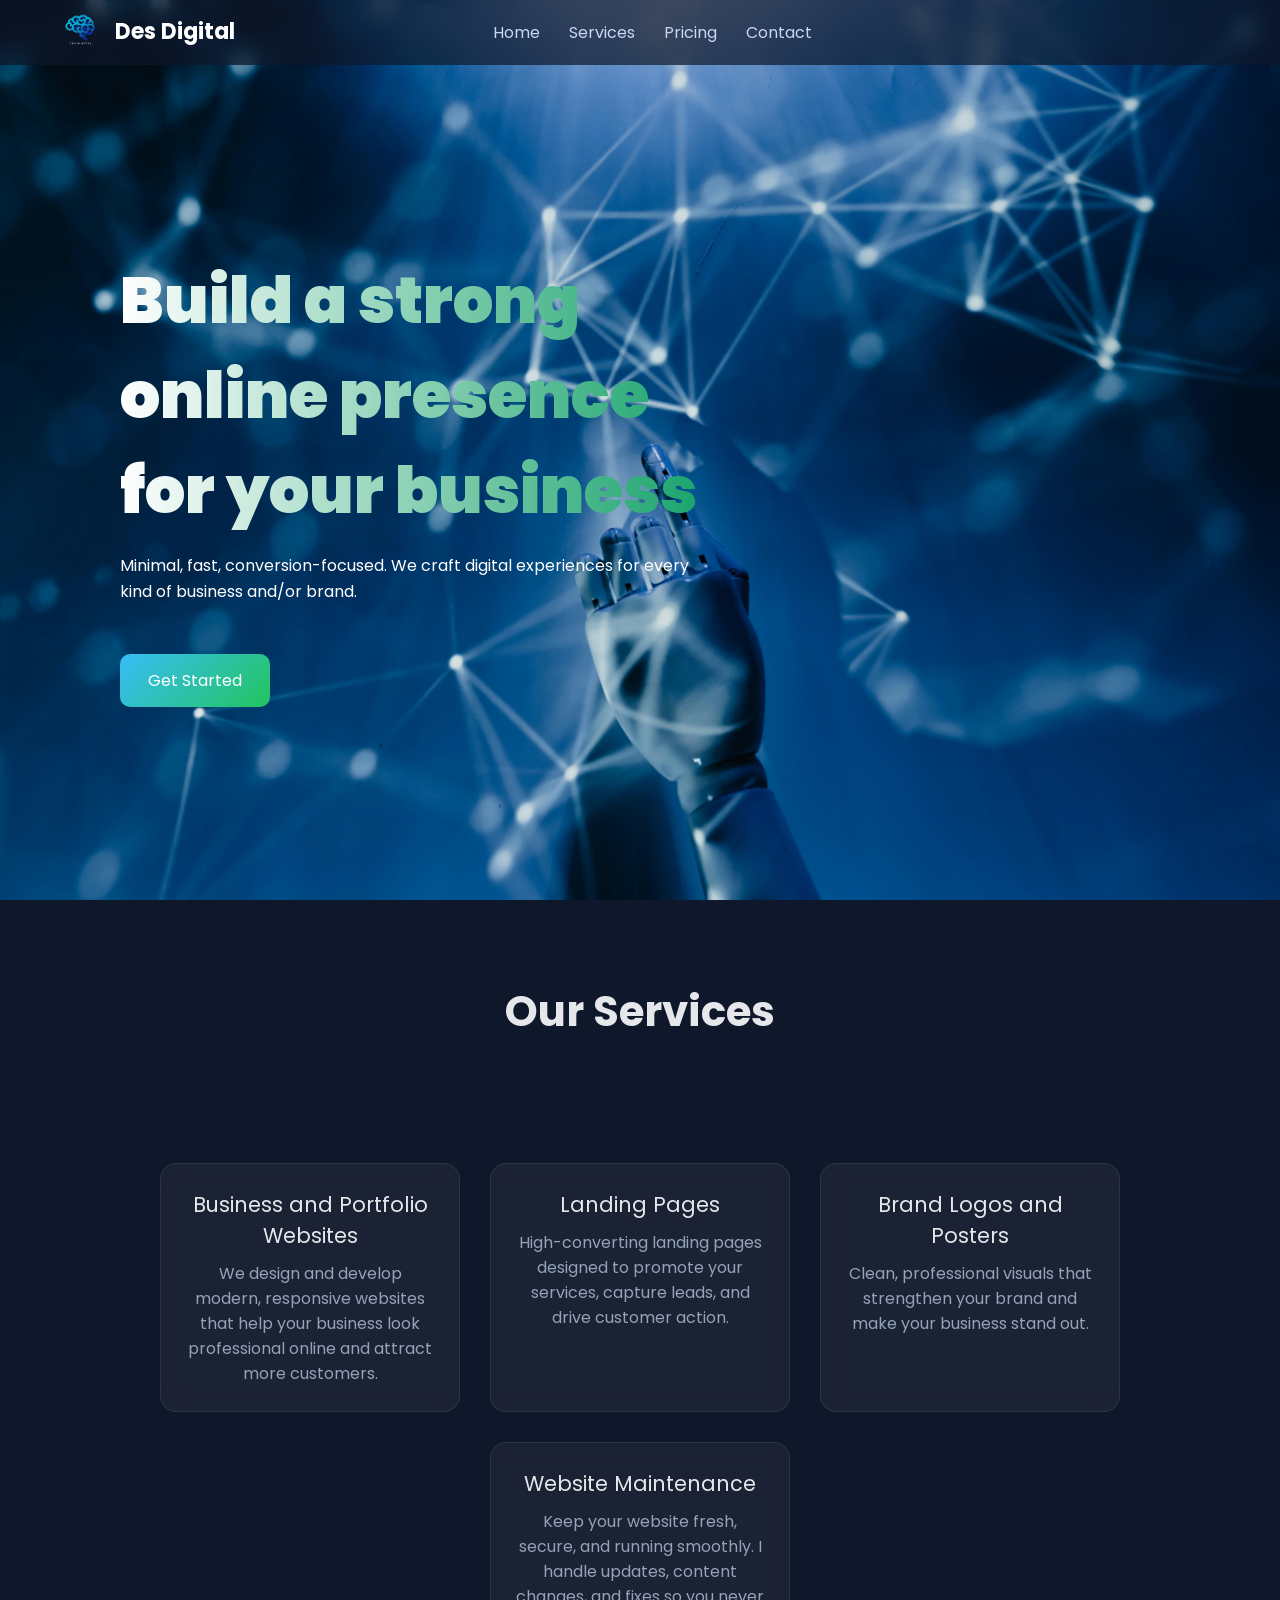
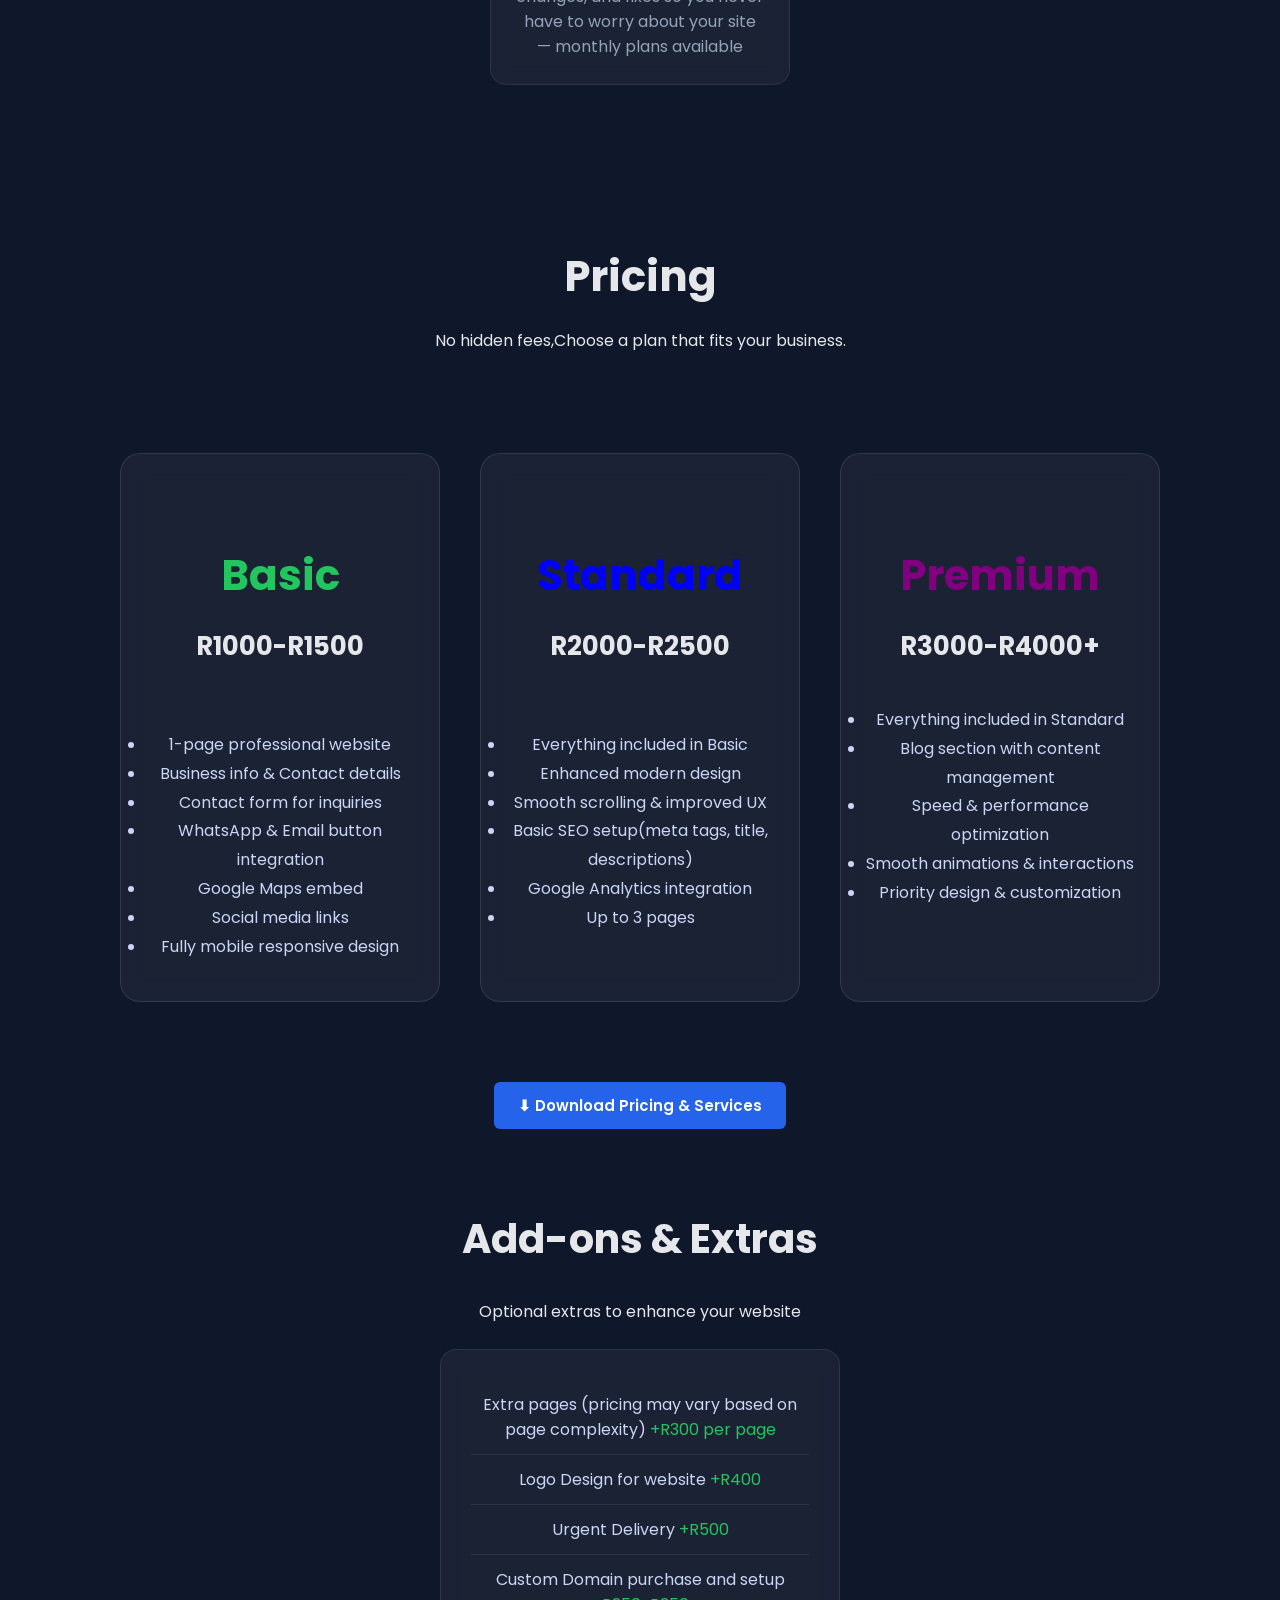
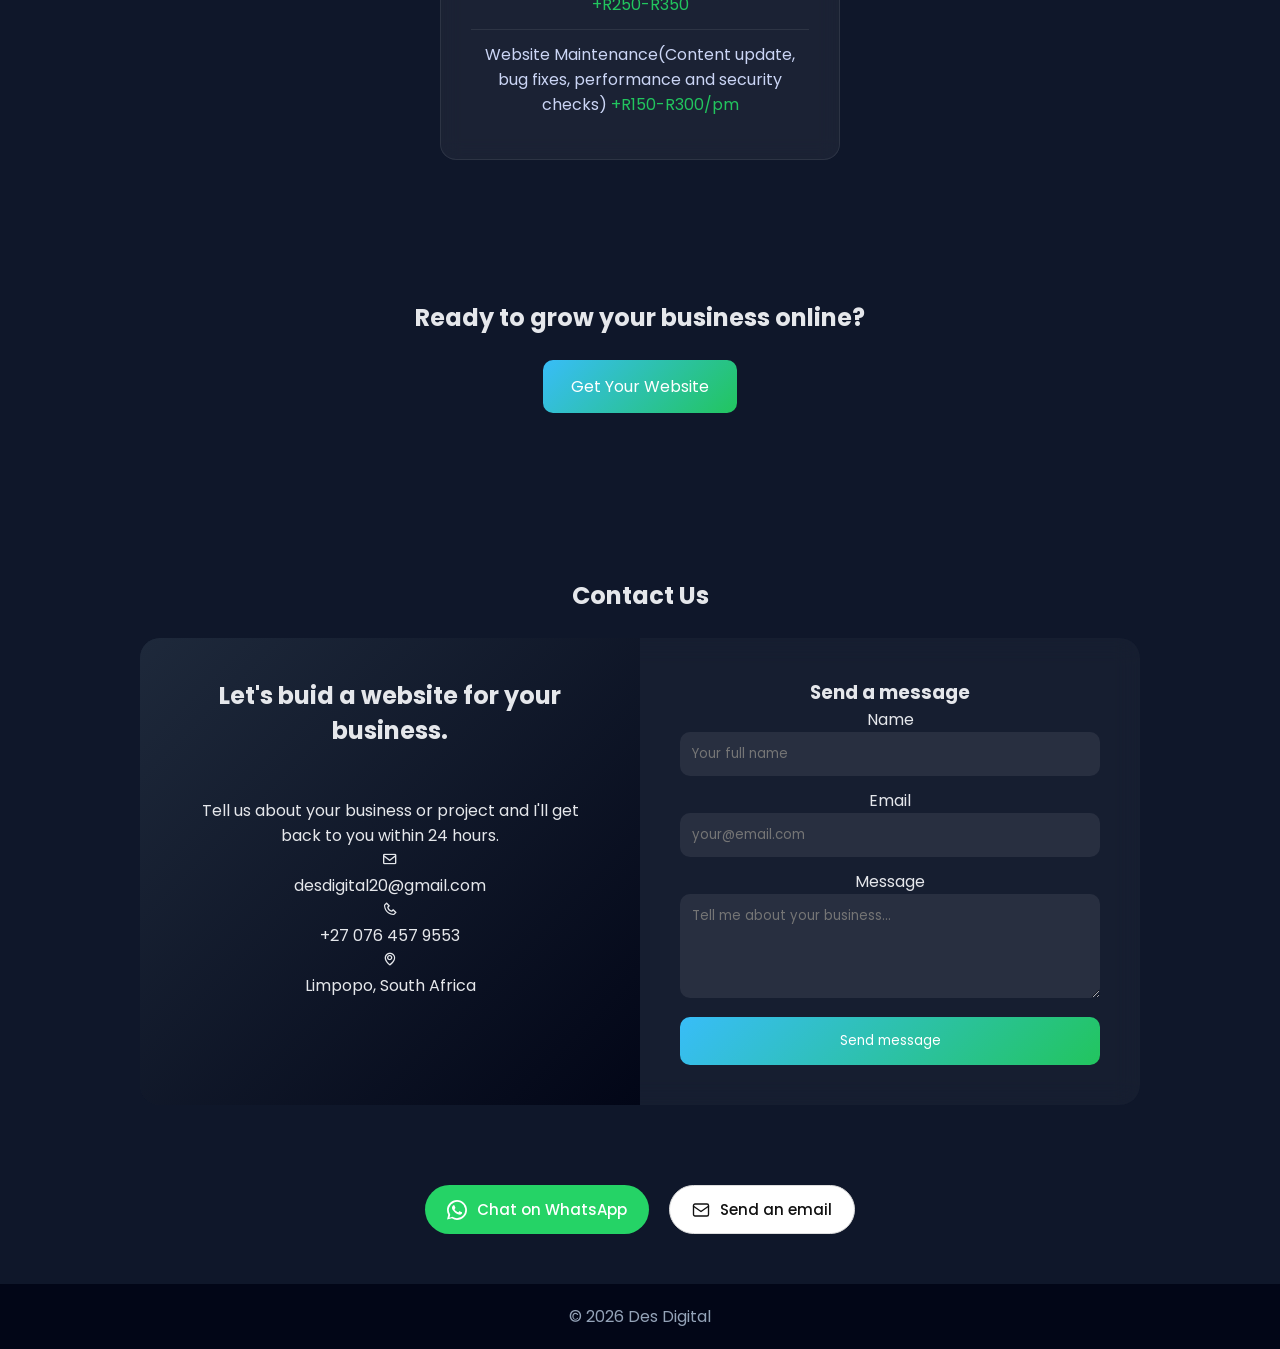
==== index.html @ effa1e48 "added google tag for analytics" ====
<!DOCTYPE html>
<html lang="en">
<head>
  <meta charset="UTF-8">
  <meta name="viewport" content="width=device-width, initial-scale=1.0">
  <meta name="description" content="Affordable web design for all kinds of businesses. Websites from R1000. Fast, modern and mobile-friendly.">
  <title>Des Digital | Affordable Web Design</title>
  <link href="https://fonts.googleapis.com/css2?family=Poppins:wght@300;500;700&display=swap" rel="stylesheet">
  <link rel="stylesheet" href="styles.css">
  <link href='https://unpkg.com/boxicons@2.1.4/css/boxicons.min.css' rel='stylesheet'>
  <link rel="icon" type="image/png" href="logo.png">

<!-- Google tag (gtag.js) -->
<script async src="https://www.googletagmanager.com/gtag/js?id=G-DVZK06VC3W"></script>
<script>
  window.dataLayer = window.dataLayer || [];
  function gtag(){dataLayer.push(arguments);}
  gtag('js', new Date());

  gtag('config', 'G-DVZK06VC3W');
</script>
  
</head>
<body>

<header>
  <div class="logo">
  <img src="logo.png" alt="Des Digital logo" style="width: 60px; height: 60px; vertical-align: middle; margin-right: 0px;">
  Des Digital
</div>
  <nav>
    <a href="#">Home</a>
    <a href="#services">Services</a>
    <a href="#pricing">Pricing</a>
    <a href="#contact">Contact</a>
  </nav>
</header>

<section class="hero">
  <div class="content">
    <h1>Build a strong online presence for your business</h1>
    <p>Minimal, fast, conversion-focused. We craft digital experiences for every kind of business and/or brand.</p>
    <br>
    <a href="#contact" class="btn">Get Started</a>
  </div>
</section>

<section id="services" class="services">
  <h2>Our Services</h2>
  <br><br><br><br>
  <div class="service-container">
    <div class="card">
      <p class="card-title">Business and Portfolio Websites</p>
      <p class="small-desc">We design and develop modern, responsive websites that help your business look professional online and attract more customers.</p>
      <div class="go-corner"><div class="go-arrow"></div></div>
    </div>
    <div class="card">
      <p class="card-title">Landing Pages</p>
      <p class="small-desc">High-converting landing pages designed to promote your services, capture leads, and drive customer action.</p>
      <div class="go-corner"><div class="go-arrow"></div></div>
    </div>
    <div class="card">
      <p class="card-title">Brand Logos and Posters</p>
      <p class="small-desc">Clean, professional visuals that strengthen your brand and make your business stand out.</p>
      <div class="go-corner"><div class="go-arrow"></div></div>
    </div>
    <div class="card">
      <p class="card-title">Website Maintenance</p>
      <p class="small-desc">Keep your website fresh, secure, and running smoothly. I handle updates, content changes, and fixes so you never have to worry about your site — monthly plans available</p>
      <div class="go-corner"><div class="go-arrow"></div></div>
    </div>
  </div>
</section>

<!-- <section id="projects" class="projects">
  <h2>Projects</h2>
  <br><br><br>
  <p>Here are some of the projects I have worked on</p>
  <br><br><br>

  <div class="projects-container">

    <div class="project-card">
      <div class="project-image"></div>
      <div class="category">Web Design</div>
      <div class="project-info">
        <h3 class="heading">Guesthouse Website Concept</h3>
        <p class="description">A clean, modern website concept for a Guesthouse.</p>
        <div class="project-links">
          <a href="#" target="_blank">Live Demo</a>
          <a href="#" target="_blank">GitHub</a>
        </div>
      </div>
    </div>

    <div class="project-card">
      <div class="project-image"></div>
      <div class="category">Web Design</div>
      <div class="project-info">
        <h3 class="heading">Food Business Landing Page</h3>
        <p class="description">A high-converting landing page for a local food business.</p>
        <div class="project-links">
          <a href="#" target="_blank">Live Demo</a>
          <a href="#" target="_blank">GitHub</a>
        </div>
      </div>
    </div>

    <div class="project-card">
      <div class="project-image"></div>
      <div class="category">Web Design</div>
      <div class="project-info">
        <h3 class="heading">Des Digital</h3>
        <p class="description">My own web design business website, fully deployed.</p>
        <div class="project-links">
          <a href="#" target="_blank">Live Demo</a>
          <a href="#" target="_blank">GitHub</a>
        </div>
      </div>
    </div>

    <div class="project-card">
      <div class="project-image"></div>
      <div class="category">Web Design</div>
      <div class="project-info">
        <h3 class="heading">Project Four</h3>
        <p class="description">Short description of the project goes here.</p>
        <div class="project-links">
          <a href="#" target="_blank">Live Demo</a>
          <a href="#" target="_blank">GitHub</a>
        </div>
      </div>
    </div>

  </div>
</section> -->

<section id="pricing" class="pricing">
  <h2>Pricing</h2>
  <p>No hidden fees,Choose a plan that fits your business.</p>
  <br><br><br><br>
  <div class="container">
    <div class="card_box1" id="basic">
      <span></span><br><br>
      <h2>Basic</h2>
      <h3>R1000-R1500</h3><br><br>
      <ul>
        <li>1-page professional website</li>
        <li>Business info & Contact details</li>
        <li>Contact form for inquiries</li>
        <li>WhatsApp & Email button integration</li>
        <li>Google Maps embed</li>
        <li>Social media links</li>
        <li>Fully mobile responsive design</li>
      </ul>
    </div>
    <div class="card_box2" id="standard">
      <span></span><br><br>
      <h2>Standard</h2>
      <h3>R2000-R2500</h3><br><br>
      <ul>
        <li>Everything included in Basic</li>
        <li>Enhanced modern design</li>
        <li>Smooth scrolling & improved UX</li>
        <li>Basic SEO setup(meta tags, title, descriptions)</li>
        <li>Google Analytics integration</li>
        <li>Up to 3 pages</li>
      </ul>
    </div>
    <div class="card_box3" id="premium">
      <span></span><br><br>
      <h2>Premium</h2>
      <h3>R3000-R4000+</h3><br>
      <ul>
        <li>Everything included in Standard</li>
        <li>Blog section with content management</li>
        <li>Speed & performance optimization</li>
        <li>Smooth animations & interactions</li>
        <li>Priority design & customization</li>
      </ul>
    </div>
  </div>
</section>

<div class="pdf-btn">
  <a href="/desdigital-pricing.pdf" download="DesDigital Pricing & Services">
  <button class="download-btn">⬇ Download Pricing & Services</button>
</a>
</div>

<section id="add-on" class="add-ons">
  <h1>Add-ons & Extras</h1>
  <p><p>Optional extras to enhance your website</p></p>
  <br>
  <div class="addOns">
    <ul>
  
      <li>Extra pages (pricing may vary based on page complexity)
        <span>+R300 per page</span>
      </li>
      <li>Logo Design for website 
        <span>+R400</span></li>
      <li>Urgent Delivery 
        <span>+R500</span></li>
      <li>Custom Domain purchase and setup
        <span>+R250-R350</span></li>
      <li>Website Maintenance(Content update, bug fixes, performance and security checks)
        <span>+R150-R300/pm</span></li>
    </ul>
  </div>
</section>

<section style="text-align:center; padding:60px 20px;">
  <h2>Ready to grow your business online?</h2>
  <a href="#contact" class="btn">Get Your Website</a>
</section>

<section id="contact" class="contact-wrap">
  <br>
  <h1>Contact Us</h1><br>
  <div class="contact-inner">
    <div class="contact-left">
      <div>
        <h2>Let's buid a website for your business.</h2><br><br>
        <p>Tell us about your business or project and I'll get back to you within 24 hours.</p>
      </div>
      <div>
        <div class="contact-detail">
          <div class="contact-icon"><i class='bx bx-envelope'></i></div>
          <span>desdigital20@gmail.com</span>
        </div>
        <div class="contact-detail">
          <div class="contact-icon"><i class='bx bx-phone'></i></div>
          <span>+27 076 457 9553</span>
        </div>
        <div class="contact-detail">
          <div class="contact-icon"><i class='bx bx-map'></i></div>
          <span>Limpopo, South Africa</span>
        </div>
      </div>
    </div>

    <div class="contact-right">
      <form id="contactForm" action="https://formspree.io/f/xykbadjy" method="POST">
        <h3>Send a message</h3>
        <div class="field">
          <label>Name</label>
          <input type="text" name="name" placeholder="Your full name" required>
        </div>
        <div class="field">
          <label>Email</label>
          <input type="email" name="email" placeholder="your@email.com" required>
        </div>
        <div class="field">
          <label>Message</label>
          <textarea name="message" rows="4" placeholder="Tell me about your business..." required></textarea>
        </div>
        <button type="submit">Send message</button>
      </form>
    </div>

  </div>
</section>

<div class="chat">
  <a href="https://wa.me/27764579553?text=Hello%2C%20I%20found%20you%20on%20your%20website!"
     target="_blank"
     style="display:inline-flex;align-items:center;gap:10px;padding:12px 22px;background:#25D366;color:#fff;border-radius:50px;font-size:15px;font-weight:500;text-decoration:none;">
    <svg width="20" height="20" viewBox="0 0 24 24" fill="white">
      <path d="M17.472 14.382c-.297-.149-1.758-.867-2.03-.967-.273-.099-.471-.148-.67.15-.197.297-.767.966-.94 1.164-.173.199-.347.223-.644.075-.297-.15-1.255-.463-2.39-1.475-.883-.788-1.48-1.761-1.653-2.059-.173-.297-.018-.458.13-.606.134-.133.298-.347.446-.52.149-.174.198-.298.298-.497.099-.198.05-.371-.025-.52-.075-.149-.669-1.612-.916-2.207-.242-.579-.487-.5-.669-.51-.173-.008-.371-.01-.57-.01-.198 0-.52.074-.792.372-.272.297-1.04 1.016-1.04 2.479 0 1.462 1.065 2.875 1.213 3.074.149.198 2.096 3.2 5.077 4.487.709.306 1.262.489 1.694.625.712.227 1.36.195 1.871.118.571-.085 1.758-.719 2.006-1.413.248-.694.248-1.289.173-1.413-.074-.124-.272-.198-.57-.347z"/>
      <path d="M12 0C5.373 0 0 5.373 0 12c0 2.123.558 4.117 1.534 5.847L.057 23.5l5.784-1.517A11.95 11.95 0 0012 24c6.627 0 12-5.373 12-12S18.627 0 12 0zm0 21.818a9.818 9.818 0 01-5.006-1.37l-.36-.214-3.714.974.99-3.617-.234-.371A9.818 9.818 0 1112 21.818z"/>
    </svg>
    Chat on WhatsApp
  </a>

  <a href="mailto:desdigital20@gmail.com?subject=Enquiry%20from%20your%20website"
     style="display:inline-flex;align-items:center;gap:10px;padding:12px 22px;background:#fff;color:#111;border-radius:50px;font-size:15px;font-weight:500;text-decoration:none;border:1px solid #ddd;">
    <svg width="18" height="18" viewBox="0 0 24 24" fill="none" stroke="currentColor" stroke-width="1.8" stroke-linecap="round" stroke-linejoin="round">
      <rect x="2" y="4" width="20" height="16" rx="2"/>
      <path d="M2 7l10 7 10-7"/>
    </svg>
    Send an email
  </a>
</div>
<br>
<br>
<footer>
  <p>© 2026 Des Digital</p>
</footer>

<script src="script.js"></script>
</body>
</html>
---- styles.css ----
html{
  scroll-behavior: smooth;
}

* {
  margin: 0;
  padding: 0;
  box-sizing: border-box;
  font-family: 'Poppins', sans-serif;
}

body {
  background: #0f172a;
  color: #e5e7eb;
  overflow-x: hidden;
}

/* HEADER */
header {
  display: flex;
  justify-content: center;
  align-items: center;
  padding: 20px 50px;
  position: fixed;
  width: 100%;
  top: 0;
  background: rgba(15, 23, 42, 0.7);
  backdrop-filter: blur(10px);
  z-index: 1000;
}

.logo {
  font-weight: 700;
  font-size: 22px;
  position: absolute;
  left: 50px;
  color: white;
}

nav a {
  margin-left: 25px;
  text-decoration: none;
  color: #cbd5f5;
  transition: 0.3s;
}

nav a:hover{
  color:#38bdf8;
}

.hero {
  min-height: 100vh;
  display: flex;
  align-items: center;
  background: url(bk4.jpg);
  color:#020617;
  background-repeat: no-repeat;
  background-position: center;
  background-size: cover;

  padding: 120px 20px 60px;
}

.content{
  max-width: 600px;
  margin-left: 100px;
}

.hero h1 {
  font-size: clamp(32px, 5vw, 64px);
  font-weight: 1000;
  background: linear-gradient(to right, #ffffff, #13a168);
  -webkit-background-clip: text;
  -webkit-text-fill-color: transparent;
}

.hero p{
  margin-top: 15px;
  color: #ffffff;
  line-height: 1.6;
}

.btn {
  margin-top: 25px;
  padding: 14px 28px;
  border-radius: 10px;
  background: linear-gradient(135deg,#38bdf8,#22c55e);
  color: white;
  text-decoration: none;
  display: inline-block;
  transition: 0.3s;
}

.btn:hover{
  transform: translateY(-3px);
  box-shadow: 0 10px 25px rgba(56,189,248,0.4);
}

.services,
.pricing,
.projects,
.contact-wrap {
  padding: 80px 20px;
  text-align: center;
}

.services h2,
.pricing h2 {
  font-size: 42px;
  margin-bottom: 20px;
}

.service-container {
  display: flex;
  justify-content: center;
  gap: 30px;
  flex-wrap: wrap;
}
.card {
  max-width: 300px;
  padding: 25px;
  border-radius: 16px;
  background: rgba(255,255,255,0.05);
  backdrop-filter: blur(10px);
  border: 1px solid rgba(255,255,255,0.08);
  transition: 0.3s;
}

.card:hover {
  transform: translateY(-8px);
  box-shadow: 0 20px 40px rgba(0,0,0,0.4);
}

.card-title {
  font-size: 1.3em;
  margin-bottom: 10px;
}

.small-desc {
  color: #94a3b8;
}

.projects{
  min-height: 100vh;
}

.projects-container{
 
  display: flex;
  gap : 100px; 
  justify-content: center;
}

/* From Uiverse.io by alexmaracinaru */ 
.project-card {
  width: 300px;
  background: white;
  padding: .4em;
  border-radius: 6px;
}

.project-image {
  background-image: url('p1.png'); /* Added quotes */
  background-size: cover; /* Added: Makes image fill the area */
  background-position: center; /* Added: Centers the image */
  width: 100%; /* Changed: Was 290px, now matches parent width */
  height: 130px;
  border-radius: 6px 6px 0 0;
}

/* If you want different images for each project card: */
.project-card:nth-child(1) .project-image {
  background-image: url('p1.png');
}

.project-card:nth-child(2) .project-image {
  background-image: url('p2.png');
}

.project-card:nth-child(3) .project-image {
  background-image: url('p3.png');
}

.project-card:nth-child(4) .project-image {
  background-image: url('p4.png');
}

.project-image:hover {
  transform: scale(0.98);
}

.category {
  text-transform: uppercase;
  font-size: 0.7em;
  font-weight: 600;
  color: rgb(63, 121, 230);
  padding: 10px 7px 0;
}

.category:hover {
  cursor: pointer;
}

.heading {
  font-weight: 600;
  color: rgb(0, 0, 0);
  padding: 7px;
}

.heading:hover {
  cursor: pointer;
}

.author {
  color: rgb(36, 19, 117);
  font-weight: 400;
  font-size: 11px;
  padding-top: 20px;
}

.name {
  font-weight: 600;
}

.name:hover {
  cursor: pointer;
}

.description{
  color:#38bdf8
}


.container {
  display: flex;
  justify-content: center;
  gap: 40px;
  flex-wrap: wrap;
}

.card_box1,
.card_box2,
.card_box3 {
  width: 100%;
  max-width: 320px;
  padding: 40px 25px;
  border-radius: 20px;
  background: rgba(255,255,255,0.05);
  backdrop-filter: blur(12px);
  border: 1px solid rgba(255,255,255,0.1);
  transition: 0.3s;
  position: relative;
}

.card_box1:hover{
  transform: translateY(-10px) scale(1.02);
  border: 1px solid green;
}

.card_box1 h2{
  color:#22c55e;
}

.card_box2:hover{
  transform: translateY(-10px) scale(1.02);
  border: 1px solid blue;
}

.card_box2 h2{
  color:blue;
}

.card_box3:hover {
  transform: translateY(-10px) scale(1.02);
  border: 1px solid purple;
}

.card_box3 h2{
  color: purple;
}

.card_box1 h3,
.card_box2 h3,
.card_box3 h3 {
  font-size: 26px;
  margin-bottom: 15px;
}

.card_box1 ul,
.card_box2 ul,
.card_box3 ul {
  color: #cbd5f5;
  line-height: 1.8;
}

.card_box3 h2{
  color: linear-gradient(to right, #9e37dd, #7f009b);
}

.add-ons {
  padding: 80px 20px;
  text-align: center;
}

.add-ons h1 {
  font-size: 40px;
  margin-bottom: 30px;
}

.addOns {
  display: flex;
  justify-content: center;
}

.addOns ul {
  list-style: none;
  padding: 30px;
  border-radius: 16px;
  background: rgba(255,255,255,0.05);
  backdrop-filter: blur(10px);
  border: 1px solid rgba(255,255,255,0.08);
  max-width: 400px;
  width: 100%;
}

.addOns li {
  padding: 12px 0;
  border-bottom: 1px solid rgba(255,255,255,0.08);
  color: #cbd5f5;
  transition: 0.3s;
}

.addOns li:last-child {
  border-bottom: none;
}

.addOns li:hover {
  color: #38bdf8;
  transform: translateX(5px);
}

.addOns li span{
  color:#22c55e;
}

.contact-inner {
  display: grid;
  grid-template-columns: 1fr 1fr;
  max-width: 1000px;
  margin: auto;
  border-radius: 20px;
  overflow: hidden;
  background: rgba(255,255,255,0.03);
  backdrop-filter: blur(12px);
}

.contact-left {
  padding: 40px;
  background: linear-gradient(135deg,#1e293b,#020617);
}

.contact-right {
  padding: 40px;
}

.field input,
.field textarea {
  width: 100%;
  padding: 12px;
  border-radius: 10px;
  border: none;
  background: rgba(255,255,255,0.08);
  color: white;
  margin-bottom: 12px;
}

.field input:focus,
.field textarea:focus {
  outline: 2px solid #38bdf8;
}

.contact-right button {
  width: 100%;
  padding: 14px;
  border-radius: 10px;
  border: none;
  background: linear-gradient(135deg,#38bdf8,#22c55e);
  color: white;
  cursor: pointer;
  transition: 0.3s;
}

.contact-right button:hover {
  transform: translateY(-2px);
  box-shadow: 0 10px 25px rgba(56,189,248,0.4);
}

.chat{
  display: flex;
  justify-content: center;
  gap:20px;
}

footer {
  background: #020617;
  color: #94a3b8;
  text-align: center;
  padding: 20px;
}

/* MOBILE */
@media (max-width: 768px) {
  .logo {
    position: static;
    margin-bottom: 10px;
  }

  header {
    flex-direction: column;
    align-items: center;
  }

  nav {
    display: flex;
    flex-wrap: wrap;
    justify-content: center;
    gap: 8px;
  }

  nav a {
    font-size: 13px;
    margin-left: 0;
  }

  .content {
    margin: 0;
    text-align: center;
  }

  .hero {
    justify-content: center;
  }

  .contact-inner {
    grid-template-columns: 1fr;
  }
}

/* Default styles (mobile first) */
.projects-container {
  display: flex;
  gap: 20px;
  flex-wrap: wrap;
  justify-content: center;
  padding: 20px;
}

.project-card {
  width: 100%; /* Full width on mobile */
  max-width: 300px;
  background: white;
  padding: .4em;
  border-radius: 6px;
}

.project-image {
  background-size: cover;
  background-position: center;
  width: 100%;
  height: 130px;
  border-radius: 6px 6px 0 0;
}

/* Small phones (portrait) */
@media (max-width: 480px) {
  .projects-container {
    gap: 15px;
    padding: 10px;
  }
  
  .project-card {
    max-width: 100%; /* Takes full width */
  }
  
  .heading {
    font-size: 0.85rem;
  }
  
  .description {
    font-size: 0.7rem;
  }
}

/* Tablets (portrait) */
@media (min-width: 481px) and (max-width: 768px) {
  .projects-container {
    gap: 25px;
    padding: 20px;
  }
  
  .project-card {
    width: calc(50% - 25px); /* 2 cards per row */
    max-width: none;
  }
}

/* Small desktops / landscape tablets */
@media (min-width: 769px) and (max-width: 1024px) {
  .projects-container {
    gap: 30px;
    max-width: 900px;
    margin: 0 auto;
  }
  
  .project-card {
    width: calc(33.33% - 30px); /* 3 cards per row */
  }
}

/* Large desktops */
@media (min-width: 1025px) {
  .projects-container {
    gap: 30px;
    max-width: 1200px;
    margin: 0 auto;
  }
  
  .project-card {
    width: calc(25% - 30px); /* 4 cards per row */
  }
  
  .project-card:hover {
    transform: translateY(-5px);
    transition: transform 0.3s ease;
    box-shadow: 0 4px 8px rgba(0,0,0,0.1);
  }
}

.pdf-btn{
  display:flex;
  justify-content: center;
  
  
}

.download-btn {
  background: #2563eb;
  color: white;
  border: none;
  padding: 12px 24px;
  font-size: 15px;
  font-weight: 600;
  border-radius: 6px;
  cursor: pointer;
  transition: background 0.2s;
  text-decoration: none;
}

.download-btn:hover {
  background: #1e40af;
}
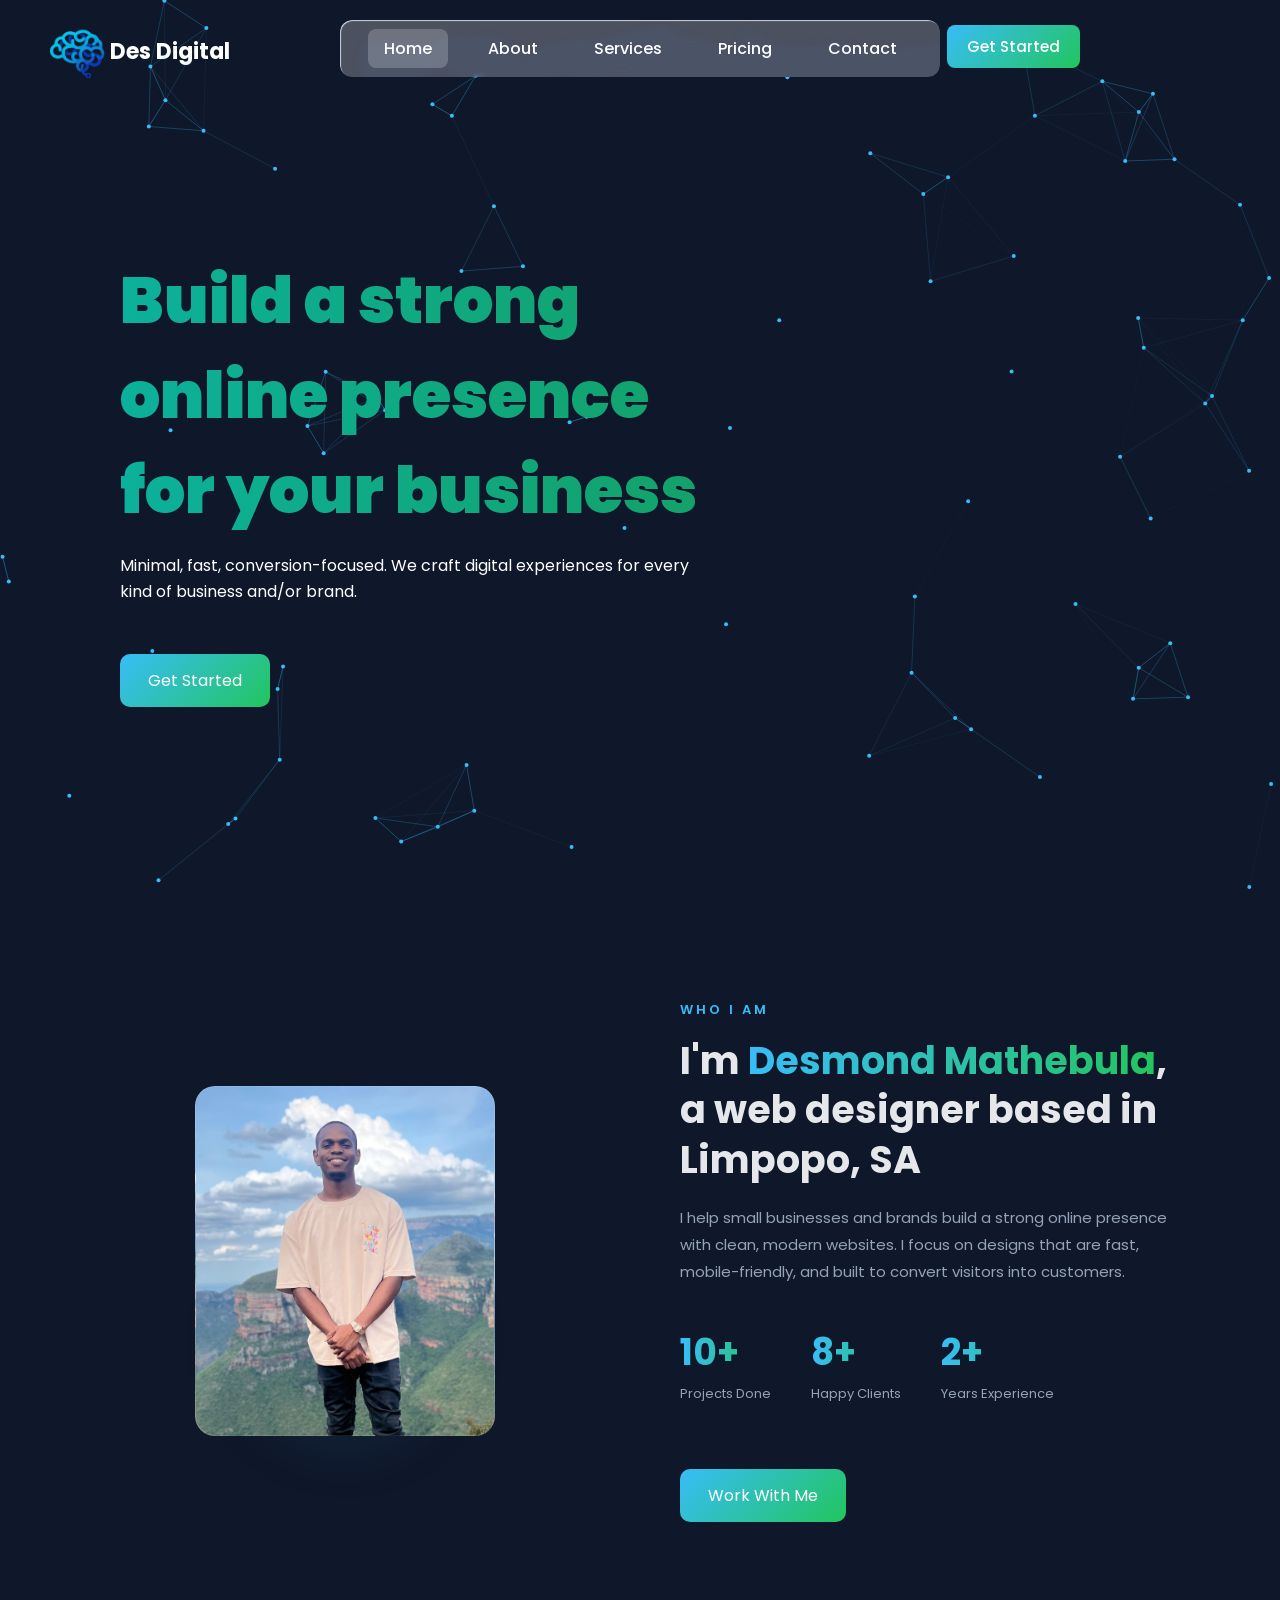
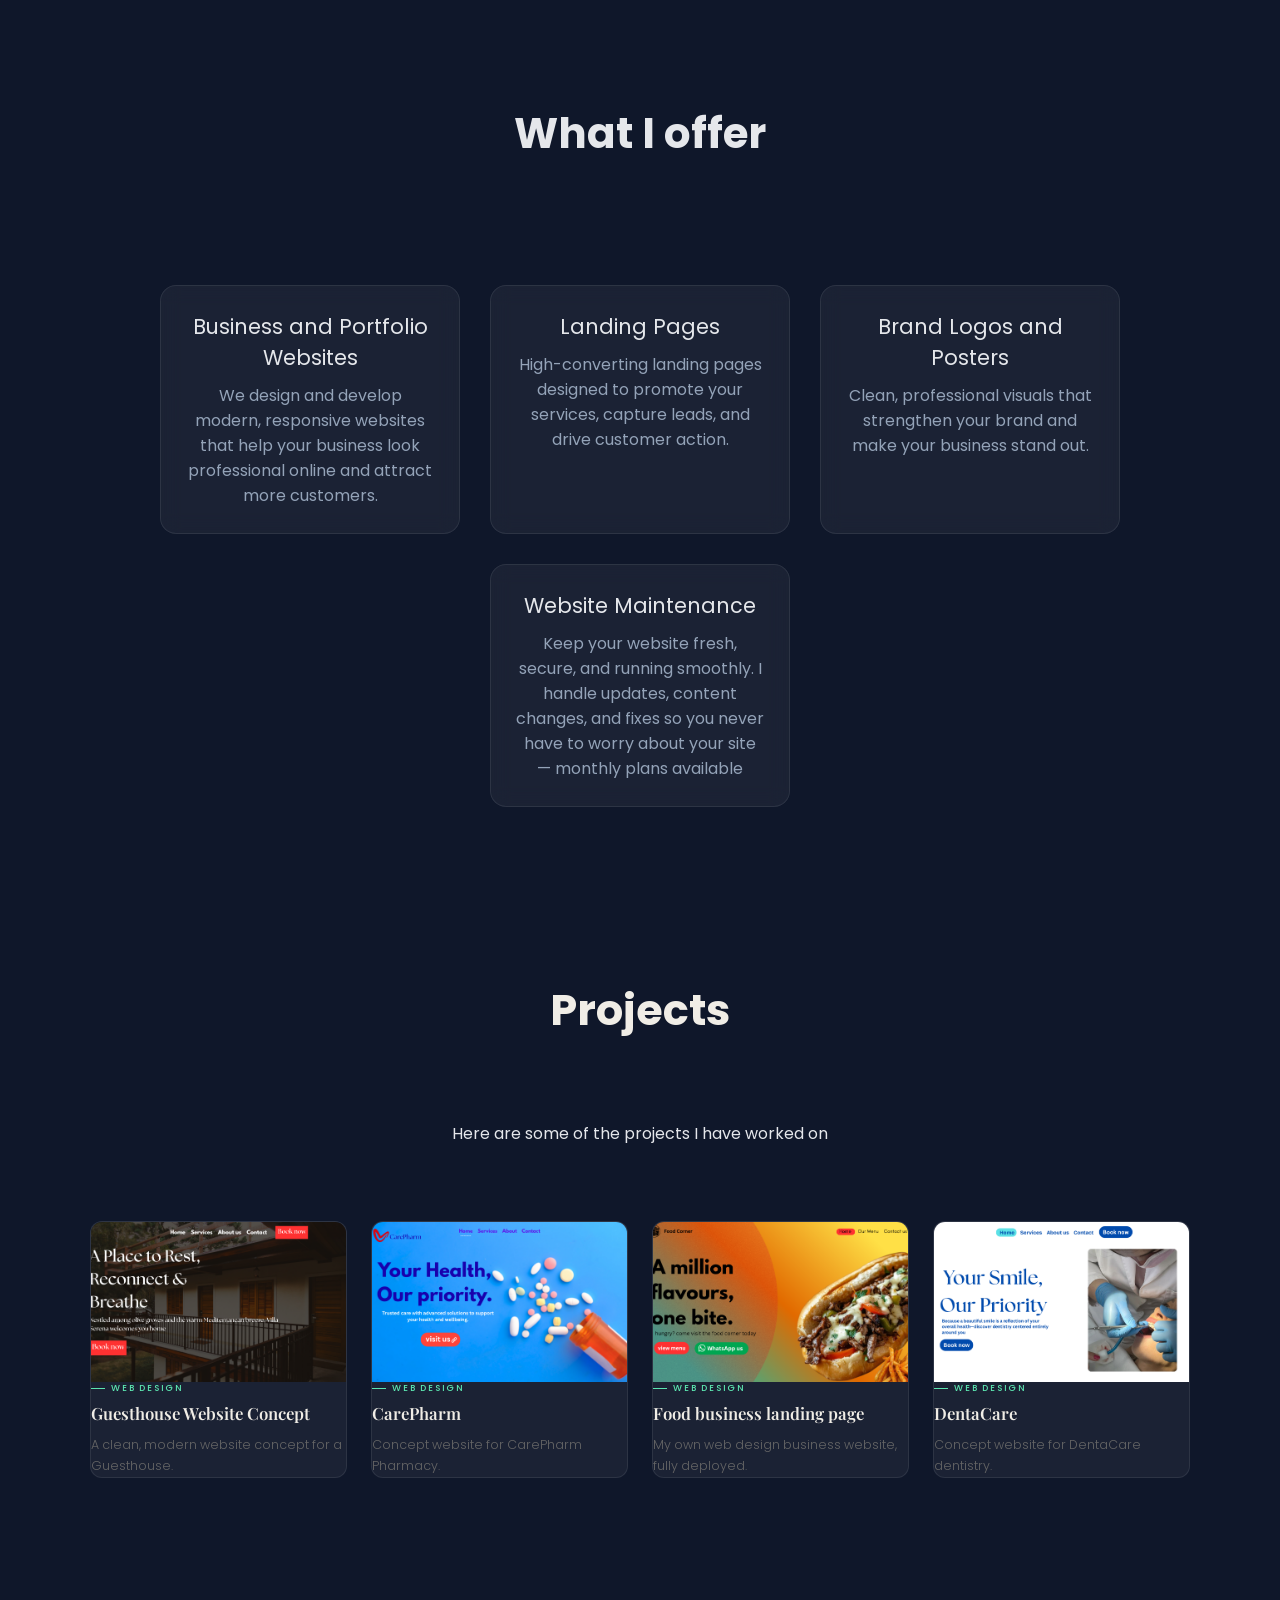
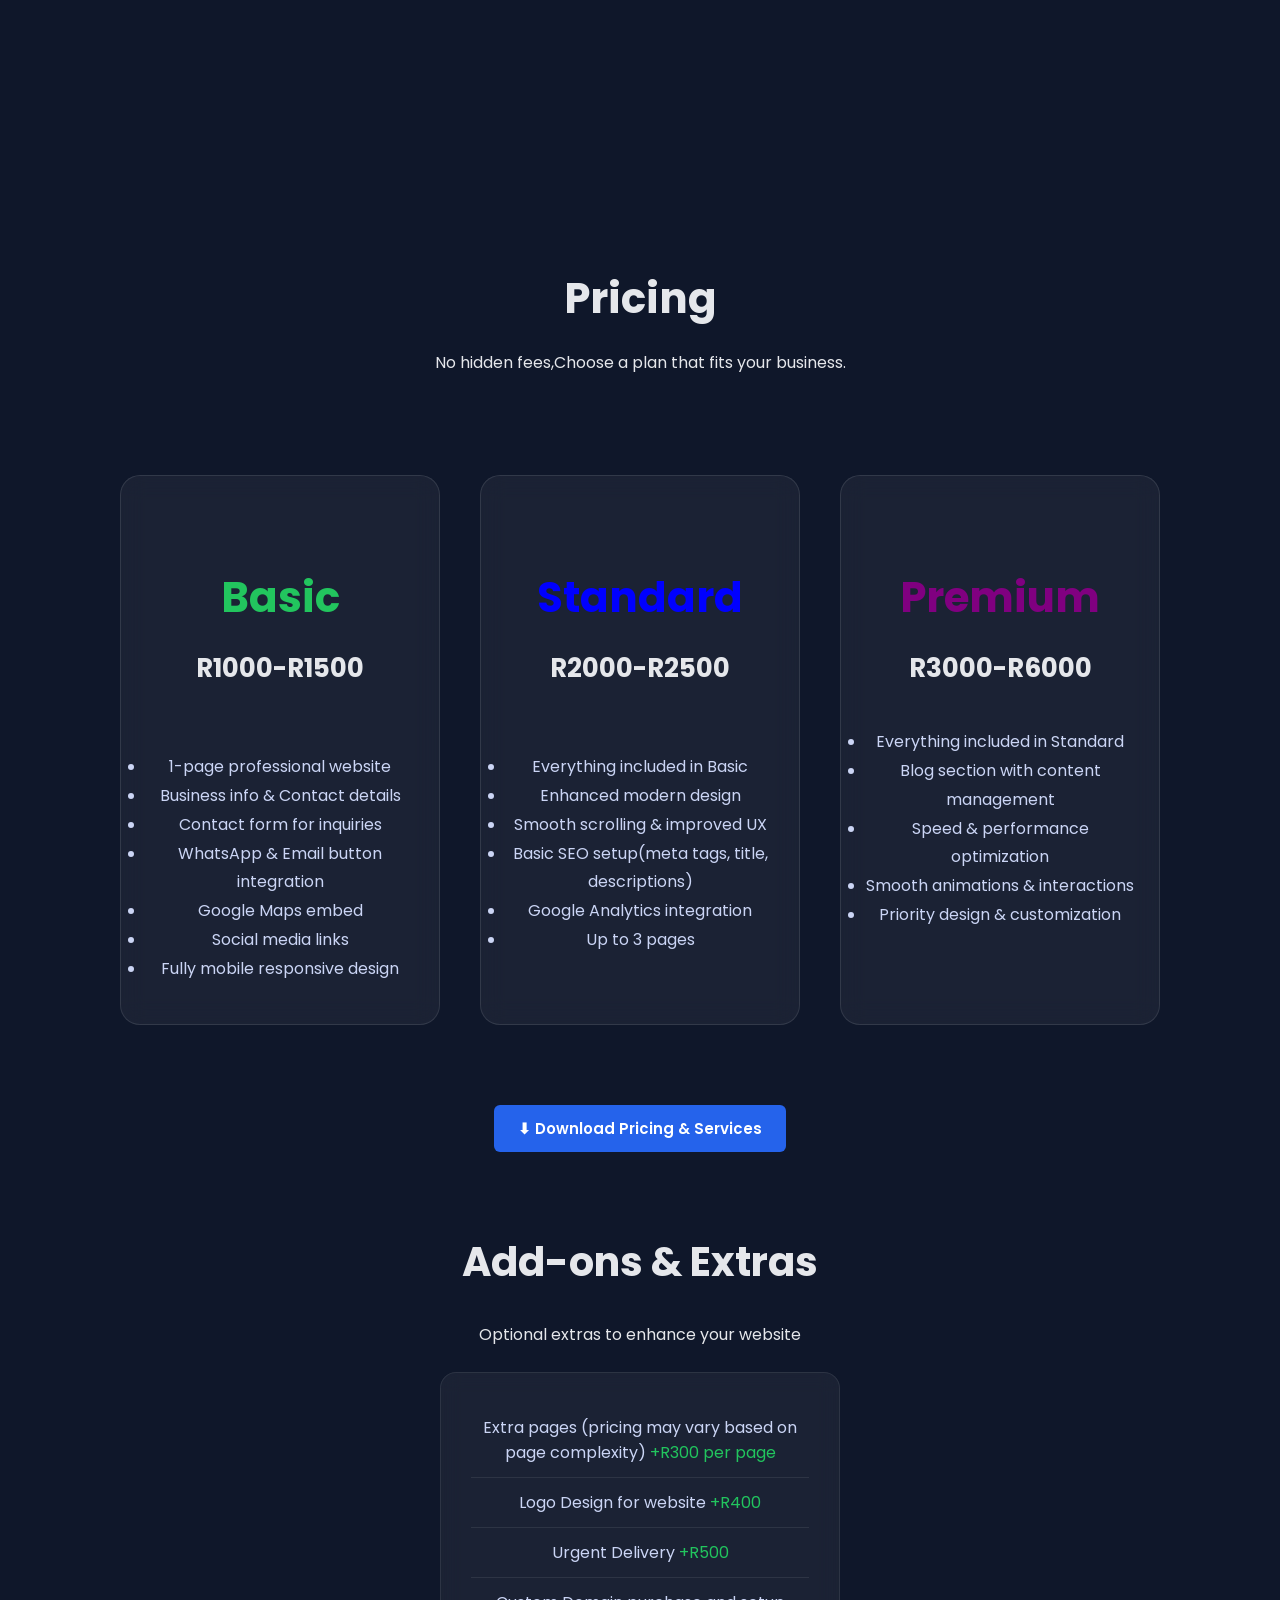
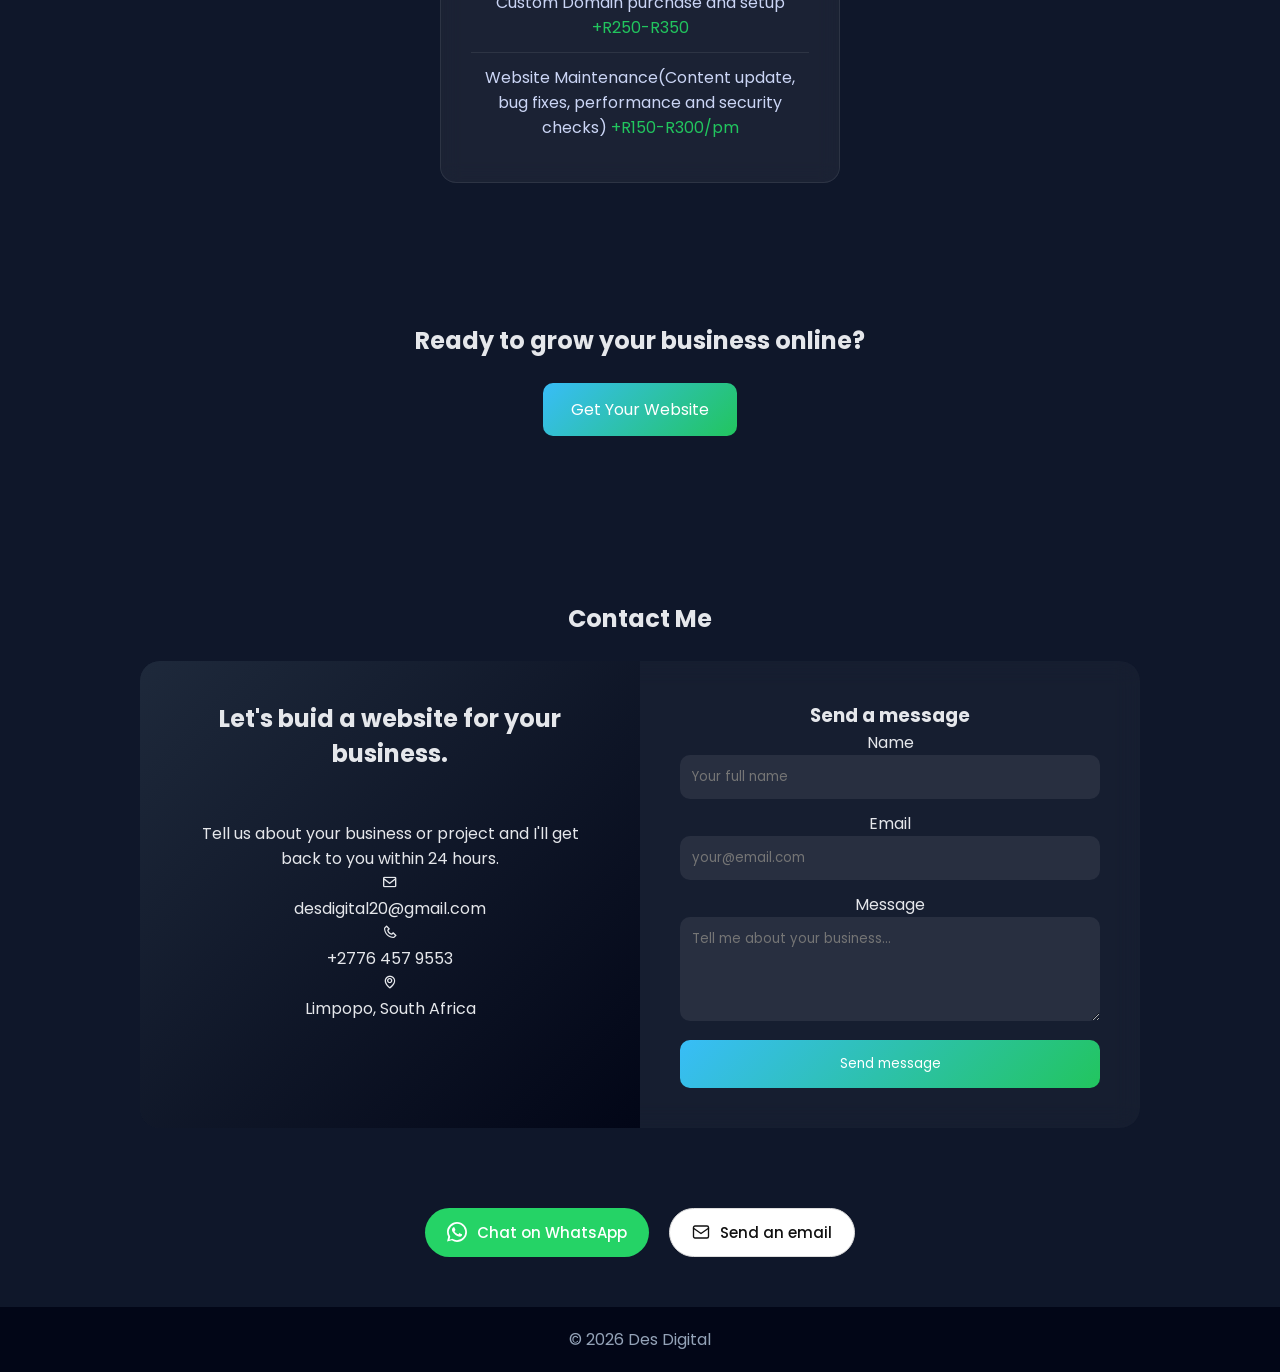
==== commit aa675d65: "retouch" ====
--- a/index.html
+++ b/index.html
@@ -23,30 +23,85 @@
 </head>
 <body>
 
-<header>
-  <div class="logo">
-  <img src="logo.png" alt="Des Digital logo" style="width: 60px; height: 60px; vertical-align: middle; margin-right: 0px;">
+<svg style="display: none">
+  <filter id="glass-distortion">
+    <feTurbulence type="turbulence" baseFrequency="0.008" numOctaves="2" result="noise" />
+    <feDisplacementMap in="SourceGraphic" in2="noise" scale="77" />
+  </filter>
+</svg>
+
+<div class="logo">
+  <img src="logo.png" alt="Des Digital logo" style="width: 55px; height: 55px; vertical-align: middle; margin-right: 0px;">
   Des Digital
 </div>
-  <nav>
-    <a href="#">Home</a>
-    <a href="#services">Services</a>
-    <a href="#pricing">Pricing</a>
-    <a href="#contact">Contact</a>
-  </nav>
-</header>
+
+<div class="glassNav">
+  <nav class="glass-nav">
+  <div class="glass-filter"></div>
+  <div class="glass-overlay"></div>
+  <div class="glass-specular"></div>
+  <div class="glass-content">
+    <ul class="nav-list">
+      <li><a href="#" class="nav-item active">Home</a></li>
+      <li><a href='#about' class="nav-item">About</a></li>
+      <li><a href="#services" class="nav-item">Services</a></li>
+      <li><a href="#pricing" class="nav-item">Pricing</a></li>
+      <li><a href="#contact" class="nav-item">Contact</a></li>
+    </ul>
+  </div>
+</nav>
+</div>
+<a href="#pricing" class="nav-cta">Get Started</a>
+
 
 <section class="hero">
+  <canvas id="heroCanvas"></canvas>
   <div class="content">
     <h1>Build a strong online presence for your business</h1>
     <p>Minimal, fast, conversion-focused. We craft digital experiences for every kind of business and/or brand.</p>
     <br>
-    <a href="#contact" class="btn">Get Started</a>
+    <a href="#pricing" class="btn">Get Started</a>
+  </div>
+</section>
+
+<section id="about" class="about">
+  <div class="about-inner">
+    <div class="about-left">
+      <div class="about-img-wrap">
+        <div class="about-img-placeholder">
+          <span></span>
+        </div>
+        <div class="about-img-glow"></div>
+      </div>
+    </div>
+    <div class="about-right">
+      <p class="about-tag">Who I Am</p>
+      <h2 class="about-heading">I'm <span>Desmond Mathebula</span>, a web designer based in Limpopo, SA</h2>
+      <p class="about-bio">
+        I help small businesses and brands build a strong online presence with clean, modern websites. 
+        I focus on designs that are fast, mobile-friendly, and built to convert visitors into customers.
+      </p>
+      <div class="about-stats">
+        <div class="stat">
+          <h3>10+</h3>
+          <p>Projects Done</p>
+        </div>
+        <div class="stat">
+          <h3>8+</h3>
+          <p>Happy Clients</p>
+        </div>
+        <div class="stat">
+          <h3>2+</h3>
+          <p>Years Experience</p>
+        </div>
+      </div>
+      <a href="#contact" class="btn">Work With Me</a>
+    </div>
   </div>
 </section>
 
 <section id="services" class="services">
-  <h2>Our Services</h2>
+  <h2>What I offer</h2>
   <br><br><br><br>
   <div class="service-container">
     <div class="card">
@@ -72,8 +127,9 @@
   </div>
 </section>
 
-<!-- <section id="projects" class="projects">
-  <h2>Projects</h2>
+<section id="projects" class="projects">
+  <div class="project-body">
+    <h2>Projects</h2>
   <br><br><br>
   <p>Here are some of the projects I have worked on</p>
   <br><br><br>
@@ -86,10 +142,7 @@
       <div class="project-info">
         <h3 class="heading">Guesthouse Website Concept</h3>
         <p class="description">A clean, modern website concept for a Guesthouse.</p>
-        <div class="project-links">
-          <a href="#" target="_blank">Live Demo</a>
-          <a href="#" target="_blank">GitHub</a>
-        </div>
+        
       </div>
     </div>
 
@@ -97,12 +150,9 @@
       <div class="project-image"></div>
       <div class="category">Web Design</div>
       <div class="project-info">
-        <h3 class="heading">Food Business Landing Page</h3>
-        <p class="description">A high-converting landing page for a local food business.</p>
-        <div class="project-links">
-          <a href="#" target="_blank">Live Demo</a>
-          <a href="#" target="_blank">GitHub</a>
-        </div>
+        <h3 class="heading">CarePharm</h3>
+        <p class="description">Concept website for CarePharm Pharmacy.</p>
+        
       </div>
     </div>
 
@@ -110,12 +160,9 @@
       <div class="project-image"></div>
       <div class="category">Web Design</div>
       <div class="project-info">
-        <h3 class="heading">Des Digital</h3>
+        <h3 class="heading">Food business landing page</h3>
         <p class="description">My own web design business website, fully deployed.</p>
-        <div class="project-links">
-          <a href="#" target="_blank">Live Demo</a>
-          <a href="#" target="_blank">GitHub</a>
-        </div>
+        
       </div>
     </div>
 
@@ -123,17 +170,15 @@
       <div class="project-image"></div>
       <div class="category">Web Design</div>
       <div class="project-info">
-        <h3 class="heading">Project Four</h3>
-        <p class="description">Short description of the project goes here.</p>
-        <div class="project-links">
-          <a href="#" target="_blank">Live Demo</a>
-          <a href="#" target="_blank">GitHub</a>
-        </div>
-      </div>
-    </div>
-
-  </div>
-</section> -->
+        <h3 class="heading">DentaCare</h3>
+        <p class="description">Concept website for DentaCare dentistry.</p>
+        
+      </div>
+    </div>
+
+  </div>
+  </div>
+</section>
 
 <section id="pricing" class="pricing">
   <h2>Pricing</h2>
@@ -170,7 +215,7 @@
     <div class="card_box3" id="premium">
       <span></span><br><br>
       <h2>Premium</h2>
-      <h3>R3000-R4000+</h3><br>
+      <h3>R3000-R6000</h3><br>
       <ul>
         <li>Everything included in Standard</li>
         <li>Blog section with content management</li>
@@ -217,7 +262,7 @@
 
 <section id="contact" class="contact-wrap">
   <br>
-  <h1>Contact Us</h1><br>
+  <h1>Contact Me</h1><br>
   <div class="contact-inner">
     <div class="contact-left">
       <div>
@@ -231,7 +276,7 @@
         </div>
         <div class="contact-detail">
           <div class="contact-icon"><i class='bx bx-phone'></i></div>
-          <span>+27 076 457 9553</span>
+          <span>+2776 457 9553</span>
         </div>
         <div class="contact-detail">
           <div class="contact-icon"><i class='bx bx-map'></i></div>
--- a/styles.css
+++ b/styles.css
@@ -1,4 +1,6 @@
-html{
+@import url('https://fonts.googleapis.com/css2?family=Playfair+Display:wght@600&family=Nunito:wght@300;400;500;600&family=Poppins:wght@400;500;600;700&display=swap');
+
+html {
   scroll-behavior: smooth;
 }
 
@@ -15,7 +17,7 @@
   overflow-x: hidden;
 }
 
-/* HEADER */
+/* ── HEADER ── */
 header {
   display: flex;
   justify-content: center;
@@ -35,33 +37,125 @@
   position: absolute;
   left: 50px;
   color: white;
-}
-
-nav a {
-  margin-left: 25px;
+  top: 25px;
+}
+
+/* ── GLASS NAV ── */
+.glass-nav {
+  --bg-color: rgba(255, 255, 255, 0.25);
+  --highlight: rgba(255, 255, 255, 0.75);
+  --text: #ffffff;
+  position: relative;
+  width: 100%;
+  max-width: 600px;
+  border-radius: 12px;
+  overflow: hidden;
+  background: transparent;
+  pointer-events: all;
+}
+
+.glassNav {
+  position: fixed;
+  top: 20px;
+  left: 0;
+  right: 0;
+  margin: auto;
+  display: flex;
+  justify-content: center;
+  z-index: 1000;
+  pointer-events: none;
+}
+
+.glass-filter,
+.glass-overlay,
+.glass-specular {
+  position: absolute;
+  inset: 0;
+  border-radius: inherit;
+  pointer-events: none;
+}
+
+.glass-filter {
+  z-index: 1;
+  backdrop-filter: blur(4px);
+  filter: url(#glass-distortion) saturate(120%) brightness(1.15);
+}
+
+.glass-overlay {
+  z-index: 2;
+  background: var(--bg-color);
+}
+
+.glass-specular {
+  z-index: 3;
+  box-shadow: inset 1px 1px 1px var(--highlight);
+}
+
+.glass-content {
+  position: relative;
+  z-index: 4;
+  padding: 16px;
+}
+
+.nav-list {
+  list-style: none;
+  margin: 0;
+  padding: 0;
+  display: flex;
+  justify-content: center;
+  gap: 24px;
+}
+
+.nav-item {
+  color: var(--text);
   text-decoration: none;
-  color: #cbd5f5;
-  transition: 0.3s;
-}
-
-nav a:hover{
-  color:#38bdf8;
-}
-
+  font-weight: 500;
+  font-size: 16px;
+  padding: 8px 16px;
+  border-radius: 8px;
+  transition: background-color 0.2s ease;
+}
+
+.nav-item:hover {
+  background-color: rgba(255, 255, 255, 0.1);
+}
+
+.nav-item.active {
+  background-color: rgba(255, 255, 255, 0.2);
+}
+
+@media (prefers-color-scheme: dark) {
+  .glass-nav {
+    --bg-color: rgba(0, 0, 0, 0.25);
+    --highlight: rgba(255, 255, 255, 0.15);
+  }
+}
+
+/* ── HERO ── */
 .hero {
   min-height: 100vh;
   display: flex;
   align-items: center;
-  background: url(bk4.jpg);
-  color:#020617;
   background-repeat: no-repeat;
   background-position: center;
   background-size: cover;
-
   padding: 120px 20px 60px;
-}
-
-.content{
+  position: relative;
+  color: #020617;
+}
+
+#heroCanvas {
+  position: absolute;
+  top: 0;
+  left: 0;
+  width: 100%;
+  height: 100%;
+  z-index: 0;
+}
+
+.content {
+  position: relative;
+  z-index: 1;
   max-width: 600px;
   margin-left: 100px;
 }
@@ -69,12 +163,12 @@
 .hero h1 {
   font-size: clamp(32px, 5vw, 64px);
   font-weight: 1000;
-  background: linear-gradient(to right, #ffffff, #13a168);
+  background: linear-gradient(to right, #0cb19b, #13a168);
   -webkit-background-clip: text;
   -webkit-text-fill-color: transparent;
 }
 
-.hero p{
+.hero p {
   margin-top: 15px;
   color: #ffffff;
   line-height: 1.6;
@@ -84,21 +178,145 @@
   margin-top: 25px;
   padding: 14px 28px;
   border-radius: 10px;
-  background: linear-gradient(135deg,#38bdf8,#22c55e);
+  background: linear-gradient(135deg, #38bdf8, #22c55e);
   color: white;
   text-decoration: none;
   display: inline-block;
   transition: 0.3s;
 }
 
-.btn:hover{
+.btn:hover {
   transform: translateY(-3px);
-  box-shadow: 0 10px 25px rgba(56,189,248,0.4);
-}
-
+  box-shadow: 0 10px 25px rgba(56, 189, 248, 0.4);
+}
+
+.nav-cta {
+  position: fixed;
+  right: 200px;
+  top: 25px;
+  padding: 10px 20px;
+  border-radius: 8px;
+  background: linear-gradient(135deg, #38bdf8, #22c55e);
+  color: white;
+  text-decoration: none;
+  font-weight: 500;
+  font-size: 15px;
+  z-index: 1000;
+  transition: 0.3s;
+}
+
+.nav-cta:hover {
+  transform: translateY(-2px);
+  box-shadow: 0 8px 20px rgba(56, 189, 248, 0.4);
+}
+
+/* ── ABOUT ── */
+.about {
+  padding: 100px 20px;
+  position: relative;
+  z-index: 1;
+}
+
+.about-inner {
+  display: grid;
+  grid-template-columns: 1fr 1fr;
+  gap: 80px;
+  align-items: center;
+  max-width: 1100px;
+  margin: auto;
+}
+
+.about-left {
+  display: flex;
+  justify-content: center;
+}
+
+.about-img-wrap {
+  position: relative;
+  width: 300px;
+  height: 350px;
+}
+
+.about-img-placeholder {
+  width: 100%;
+  height: 100%;
+  border-radius: 20px;
+  background: url(IMG_20260426_230602_edit_48688171251424.jpg) center/cover;
+  border: 1px solid rgba(255, 255, 255, 0.1);
+  backdrop-filter: blur(10px);
+  display: flex;
+  align-items: center;
+  justify-content: center;
+  color: #94a3b8;
+  font-size: 14px;
+  position: relative;
+  z-index: 1;
+}
+
+.about-img-glow {
+  position: absolute;
+  width: 250px;
+  height: 250px;
+  background: radial-gradient(circle, rgba(56, 189, 248, 0.2), transparent 70%);
+  bottom: -30px;
+  left: 50%;
+  transform: translateX(-50%);
+  filter: blur(30px);
+  z-index: 0;
+}
+
+.about-tag {
+  font-size: 13px;
+  font-weight: 600;
+  letter-spacing: 3px;
+  text-transform: uppercase;
+  color: #38bdf8;
+  margin-bottom: 16px;
+}
+
+.about-heading {
+  font-size: clamp(24px, 3vw, 38px);
+  font-weight: 700;
+  line-height: 1.3;
+  margin-bottom: 20px;
+}
+
+.about-heading span {
+  background: linear-gradient(to right, #38bdf8, #22c55e);
+  -webkit-background-clip: text;
+  -webkit-text-fill-color: transparent;
+}
+
+.about-bio {
+  color: #94a3b8;
+  line-height: 1.8;
+  margin-bottom: 40px;
+  font-size: 15px;
+}
+
+.about-stats {
+  display: flex;
+  gap: 40px;
+  margin-bottom: 40px;
+}
+
+.stat h3 {
+  font-size: 36px;
+  font-weight: 700;
+  background: linear-gradient(to right, #38bdf8, #22c55e);
+  -webkit-background-clip: text;
+  -webkit-text-fill-color: transparent;
+}
+
+.stat p {
+  font-size: 13px;
+  color: #94a3b8;
+  margin-top: 4px;
+}
+
+/* ── SERVICES ── */
 .services,
 .pricing,
-.projects,
 .contact-wrap {
   padding: 80px 20px;
   text-align: center;
@@ -116,19 +334,20 @@
   gap: 30px;
   flex-wrap: wrap;
 }
+
 .card {
   max-width: 300px;
   padding: 25px;
   border-radius: 16px;
-  background: rgba(255,255,255,0.05);
+  background: rgba(255, 255, 255, 0.05);
   backdrop-filter: blur(10px);
-  border: 1px solid rgba(255,255,255,0.08);
+  border: 1px solid rgba(255, 255, 255, 0.08);
   transition: 0.3s;
 }
 
 .card:hover {
   transform: translateY(-8px);
-  box-shadow: 0 20px 40px rgba(0,0,0,0.4);
+  box-shadow: 0 20px 40px rgba(0, 0, 0, 0.4);
 }
 
 .card-title {
@@ -140,97 +359,147 @@
   color: #94a3b8;
 }
 
-.projects{
+/* ── PROJECTS ── */
+.projects {
   min-height: 100vh;
-}
-
-.projects-container{
- 
-  display: flex;
-  gap : 100px; 
-  justify-content: center;
-}
-
-/* From Uiverse.io by alexmaracinaru */ 
+  background: #0f172a;
+  padding: 80px 40px;
+  font-family: 'Nunito', sans-serif;
+  text-align: center;
+}
+
+.projects-eyebrow {
+  text-transform: uppercase;
+  letter-spacing: 0.18em;
+  font-size: 11px;
+  font-weight: 500;
+  color: #5ce5b0;
+  margin-bottom: 12px;
+}
+
+.projects h2 {
+  font-size: 43px;
+  color: #f0ede6;
+  margin: 0 0 12px;
+  line-height: 1.1;
+}
+
+.projects-subtitle {
+  font-size: 14px;
+  font-weight: 300;
+  color: #888;
+}
+
+.divider {
+  width: 48px;
+  height: 2px;
+  background: #5ce5b0;
+  margin: 28px 0 56px;
+  border-radius: 2px;
+}
+
+.projects-container {
+  display: grid;
+  grid-template-columns: repeat(auto-fit, minmax(240px, 1fr));
+  gap: 24px;
+  max-width: 1100px;
+  padding: 0;
+  margin: 0 auto;
+}
+
 .project-card {
-  width: 300px;
-  background: white;
-  padding: .4em;
-  border-radius: 6px;
+  background: rgba(255, 255, 255, 0.05);
+  border: 0.5px solid rgba(255, 255, 255, 0.08);
+  border-radius: 12px;
+  overflow: hidden;
+  transition: transform 0.3s ease, border-color 0.3s ease, box-shadow 0.3s ease;
+  position: relative;
+  width: auto;
+  max-width: none;
+  padding: 0;
+  text-align: left;
+}
+
+.project-card:hover {
+  transform: translateY(-6px);
+  box-shadow: 0 20px 40px rgba(0, 0, 0, 0.5);
+  border-color: #333;
 }
 
 .project-image {
-  background-image: url('p1.png'); /* Added quotes */
-  background-size: cover; /* Added: Makes image fill the area */
-  background-position: center; /* Added: Centers the image */
-  width: 100%; /* Changed: Was 290px, now matches parent width */
-  height: 130px;
-  border-radius: 6px 6px 0 0;
-}
-
-/* If you want different images for each project card: */
-.project-card:nth-child(1) .project-image {
-  background-image: url('p1.png');
-}
-
-.project-card:nth-child(2) .project-image {
-  background-image: url('p2.png');
-}
-
-.project-card:nth-child(3) .project-image {
-  background-image: url('p3.png');
-}
-
-.project-card:nth-child(4) .project-image {
-  background-image: url('p4.png');
-}
-
-.project-image:hover {
-  transform: scale(0.98);
+  width: 100%;
+  height: 160px;
+  background-size: cover;
+  background-position: center;
+  border-radius: 0;
+}
+
+.project-card:nth-child(1) .project-image { background-image: url('p1.png'); }
+.project-card:nth-child(2) .project-image { background-image: url('p2.png'); }
+.project-card:nth-child(3) .project-image { background-image: url('p3.png'); }
+.project-card:nth-child(4) .project-image { background-image: url('p4.png'); }
+
+.project-body {
+  padding: 20px 20px 22px;
 }
 
 .category {
   text-transform: uppercase;
-  font-size: 0.7em;
+  font-size: 9px;
+  font-weight: 500;
+  letter-spacing: 0.2em;
+  color: #5ce5b0;
+  margin-bottom: 8px;
+  display: flex;
+  align-items: center;
+  gap: 6px;
+}
+
+.category::before {
+  content: '';
+  display: inline-block;
+  width: 14px;
+  height: 1px;
+  background: #5ce5b0;
+  flex-shrink: 0;
+}
+
+.heading {
+  font-family: 'Playfair Display', serif;
+  font-size: 1.05rem;
   font-weight: 600;
-  color: rgb(63, 121, 230);
-  padding: 10px 7px 0;
-}
-
-.category:hover {
-  cursor: pointer;
-}
-
-.heading {
-  font-weight: 600;
-  color: rgb(0, 0, 0);
-  padding: 7px;
-}
-
-.heading:hover {
-  cursor: pointer;
-}
-
-.author {
-  color: rgb(36, 19, 117);
-  font-weight: 400;
-  font-size: 11px;
-  padding-top: 20px;
-}
-
-.name {
-  font-weight: 600;
-}
-
-.name:hover {
-  cursor: pointer;
-}
-
-.description{
-  color:#38bdf8
-}
-
-
+  color: #f0ede6;
+  margin: 0 0 10px;
+  line-height: 1.3;
+  transition: color 0.2s ease;
+}
+
+.project-card:hover .heading {
+  color: #5ce5b0;
+}
+
+.description {
+  font-size: 12.5px;
+  font-weight: 300;
+  color: #666;
+  line-height: 1.65;
+  margin: 0;
+}
+
+.mockup-badge {
+  display: inline-block;
+  margin-top: 14px;
+  font-size: 9px;
+  font-weight: 500;
+  text-transform: uppercase;
+  letter-spacing: 0.14em;
+  color: #3a3a3a;
+  border: 0.5px solid #2a2a2a;
+  padding: 3px 8px;
+  border-radius: 4px;
+}
+
+/* ── PRICING ── */
 .container {
   display: flex;
   justify-content: center;
@@ -245,39 +514,33 @@
   max-width: 320px;
   padding: 40px 25px;
   border-radius: 20px;
-  background: rgba(255,255,255,0.05);
+  background: rgba(255, 255, 255, 0.05);
   backdrop-filter: blur(12px);
-  border: 1px solid rgba(255,255,255,0.1);
+  border: 1px solid rgba(255, 255, 255, 0.1);
   transition: 0.3s;
   position: relative;
 }
 
-.card_box1:hover{
+.card_box1:hover {
   transform: translateY(-10px) scale(1.02);
   border: 1px solid green;
 }
 
-.card_box1 h2{
-  color:#22c55e;
-}
-
-.card_box2:hover{
+.card_box1 h2 { color: #22c55e; }
+
+.card_box2:hover {
   transform: translateY(-10px) scale(1.02);
   border: 1px solid blue;
 }
 
-.card_box2 h2{
-  color:blue;
-}
+.card_box2 h2 { color: blue; }
 
 .card_box3:hover {
   transform: translateY(-10px) scale(1.02);
   border: 1px solid purple;
 }
 
-.card_box3 h2{
-  color: purple;
-}
+.card_box3 h2 { color: purple; }
 
 .card_box1 h3,
 .card_box2 h3,
@@ -293,10 +556,7 @@
   line-height: 1.8;
 }
 
-.card_box3 h2{
-  color: linear-gradient(to right, #9e37dd, #7f009b);
-}
-
+/* ── ADD-ONS ── */
 .add-ons {
   padding: 80px 20px;
   text-align: center;
@@ -316,16 +576,16 @@
   list-style: none;
   padding: 30px;
   border-radius: 16px;
-  background: rgba(255,255,255,0.05);
+  background: rgba(255, 255, 255, 0.05);
   backdrop-filter: blur(10px);
-  border: 1px solid rgba(255,255,255,0.08);
+  border: 1px solid rgba(255, 255, 255, 0.08);
   max-width: 400px;
   width: 100%;
 }
 
 .addOns li {
   padding: 12px 0;
-  border-bottom: 1px solid rgba(255,255,255,0.08);
+  border-bottom: 1px solid rgba(255, 255, 255, 0.08);
   color: #cbd5f5;
   transition: 0.3s;
 }
@@ -339,10 +599,9 @@
   transform: translateX(5px);
 }
 
-.addOns li span{
-  color:#22c55e;
-}
-
+.addOns li span { color: #22c55e; }
+
+/* ── CONTACT ── */
 .contact-inner {
   display: grid;
   grid-template-columns: 1fr 1fr;
@@ -350,13 +609,13 @@
   margin: auto;
   border-radius: 20px;
   overflow: hidden;
-  background: rgba(255,255,255,0.03);
+  background: rgba(255, 255, 255, 0.03);
   backdrop-filter: blur(12px);
 }
 
 .contact-left {
   padding: 40px;
-  background: linear-gradient(135deg,#1e293b,#020617);
+  background: linear-gradient(135deg, #1e293b, #020617);
 }
 
 .contact-right {
@@ -369,7 +628,7 @@
   padding: 12px;
   border-radius: 10px;
   border: none;
-  background: rgba(255,255,255,0.08);
+  background: rgba(255, 255, 255, 0.08);
   color: white;
   margin-bottom: 12px;
 }
@@ -384,7 +643,7 @@
   padding: 14px;
   border-radius: 10px;
   border: none;
-  background: linear-gradient(135deg,#38bdf8,#22c55e);
+  background: linear-gradient(135deg, #38bdf8, #22c55e);
   color: white;
   cursor: pointer;
   transition: 0.3s;
@@ -392,15 +651,16 @@
 
 .contact-right button:hover {
   transform: translateY(-2px);
-  box-shadow: 0 10px 25px rgba(56,189,248,0.4);
-}
-
-.chat{
-  display: flex;
-  justify-content: center;
-  gap:20px;
-}
-
+  box-shadow: 0 10px 25px rgba(56, 189, 248, 0.4);
+}
+
+.chat {
+  display: flex;
+  justify-content: center;
+  gap: 20px;
+}
+
+/* ── FOOTER ── */
 footer {
   background: #020617;
   color: #94a3b8;
@@ -408,139 +668,10 @@
   padding: 20px;
 }
 
-/* MOBILE */
-@media (max-width: 768px) {
-  .logo {
-    position: static;
-    margin-bottom: 10px;
-  }
-
-  header {
-    flex-direction: column;
-    align-items: center;
-  }
-
-  nav {
-    display: flex;
-    flex-wrap: wrap;
-    justify-content: center;
-    gap: 8px;
-  }
-
-  nav a {
-    font-size: 13px;
-    margin-left: 0;
-  }
-
-  .content {
-    margin: 0;
-    text-align: center;
-  }
-
-  .hero {
-    justify-content: center;
-  }
-
-  .contact-inner {
-    grid-template-columns: 1fr;
-  }
-}
-
-/* Default styles (mobile first) */
-.projects-container {
-  display: flex;
-  gap: 20px;
-  flex-wrap: wrap;
-  justify-content: center;
-  padding: 20px;
-}
-
-.project-card {
-  width: 100%; /* Full width on mobile */
-  max-width: 300px;
-  background: white;
-  padding: .4em;
-  border-radius: 6px;
-}
-
-.project-image {
-  background-size: cover;
-  background-position: center;
-  width: 100%;
-  height: 130px;
-  border-radius: 6px 6px 0 0;
-}
-
-/* Small phones (portrait) */
-@media (max-width: 480px) {
-  .projects-container {
-    gap: 15px;
-    padding: 10px;
-  }
-  
-  .project-card {
-    max-width: 100%; /* Takes full width */
-  }
-  
-  .heading {
-    font-size: 0.85rem;
-  }
-  
-  .description {
-    font-size: 0.7rem;
-  }
-}
-
-/* Tablets (portrait) */
-@media (min-width: 481px) and (max-width: 768px) {
-  .projects-container {
-    gap: 25px;
-    padding: 20px;
-  }
-  
-  .project-card {
-    width: calc(50% - 25px); /* 2 cards per row */
-    max-width: none;
-  }
-}
-
-/* Small desktops / landscape tablets */
-@media (min-width: 769px) and (max-width: 1024px) {
-  .projects-container {
-    gap: 30px;
-    max-width: 900px;
-    margin: 0 auto;
-  }
-  
-  .project-card {
-    width: calc(33.33% - 30px); /* 3 cards per row */
-  }
-}
-
-/* Large desktops */
-@media (min-width: 1025px) {
-  .projects-container {
-    gap: 30px;
-    max-width: 1200px;
-    margin: 0 auto;
-  }
-  
-  .project-card {
-    width: calc(25% - 30px); /* 4 cards per row */
-  }
-  
-  .project-card:hover {
-    transform: translateY(-5px);
-    transition: transform 0.3s ease;
-    box-shadow: 0 4px 8px rgba(0,0,0,0.1);
-  }
-}
-
-.pdf-btn{
-  display:flex;
-  justify-content: center;
-  
-  
+/* ── PDF BUTTON ── */
+.pdf-btn {
+  display: flex;
+  justify-content: center;
 }
 
 .download-btn {
@@ -558,4 +689,126 @@
 
 .download-btn:hover {
   background: #1e40af;
+}
+
+/* ── RESPONSIVE ── */
+
+/* Tablet (portrait) — 481px to 1024px */
+@media (max-width: 1024px) {
+  .nav-cta {
+    right: 20px;
+    font-size: 13px;
+    padding: 8px 14px;
+  }
+
+  .content {
+    margin-left: 40px;
+  }
+
+  .about-inner {
+    gap: 40px;
+  }
+
+  .projects-container {
+    grid-template-columns: repeat(2, 1fr);
+  }
+}
+
+/* Mobile — up to 768px */
+@media (max-width: 768px) {
+  .logo {
+    position: static;
+    margin-bottom: 10px;
+  }
+
+  header {
+    flex-direction: column;
+    align-items: center;
+    padding: 16px 20px;
+  }
+
+  .nav-cta {
+    display: none;
+  }
+
+  .glassNav {
+    top: 10px;
+    width: 90%;
+  }
+
+  .nav-item {
+    font-size: 13px;
+    padding: 6px 10px;
+  }
+
+  .content {
+    margin: 0;
+    text-align: center;
+  }
+
+  .hero {
+    justify-content: center;
+  }
+
+  .about-inner {
+    grid-template-columns: 1fr;
+    gap: 40px;
+    text-align: center;
+  }
+
+  .about-stats {
+    justify-content: center;
+  }
+
+  .contact-inner {
+    grid-template-columns: 1fr;
+  }
+
+  .contact-left,
+  .contact-right {
+    padding: 24px 20px;
+  }
+
+  .projects {
+    padding: 60px 20px;
+  }
+
+  .projects-container {
+    grid-template-columns: 1fr;
+  }
+
+  .services h2,
+  .pricing h2 {
+    font-size: 28px;
+  }
+
+  .add-ons h1 {
+    font-size: 28px;
+  }
+
+  .card_box1,
+  .card_box2,
+  .card_box3 {
+    max-width: 100%;
+  }
+}
+
+/* Small phones — up to 480px */
+@media (max-width: 480px) {
+  .hero h1 {
+    font-size: 28px;
+  }
+
+  .about-img-wrap {
+    width: 240px;
+    height: 280px;
+  }
+
+  .about-stats {
+    gap: 20px;
+  }
+
+  .stat h3 {
+    font-size: 28px;
+  }
 }
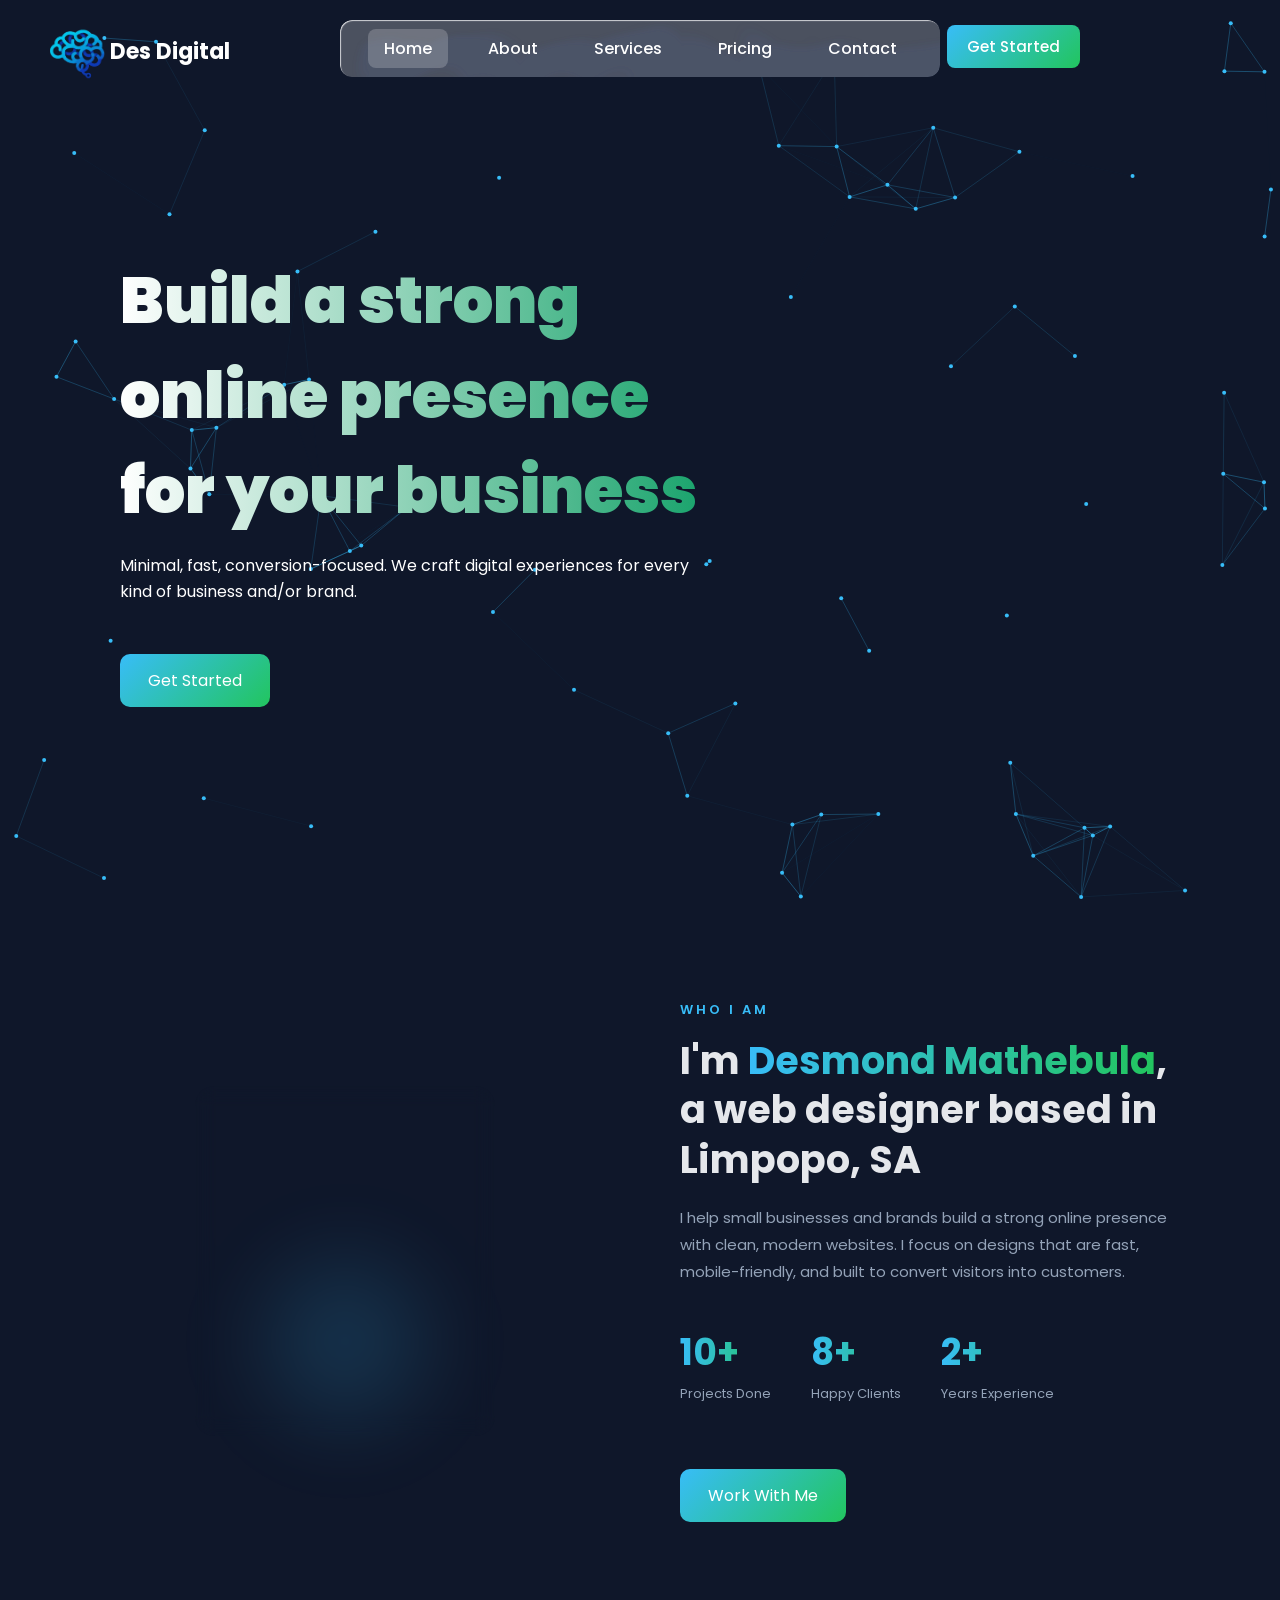
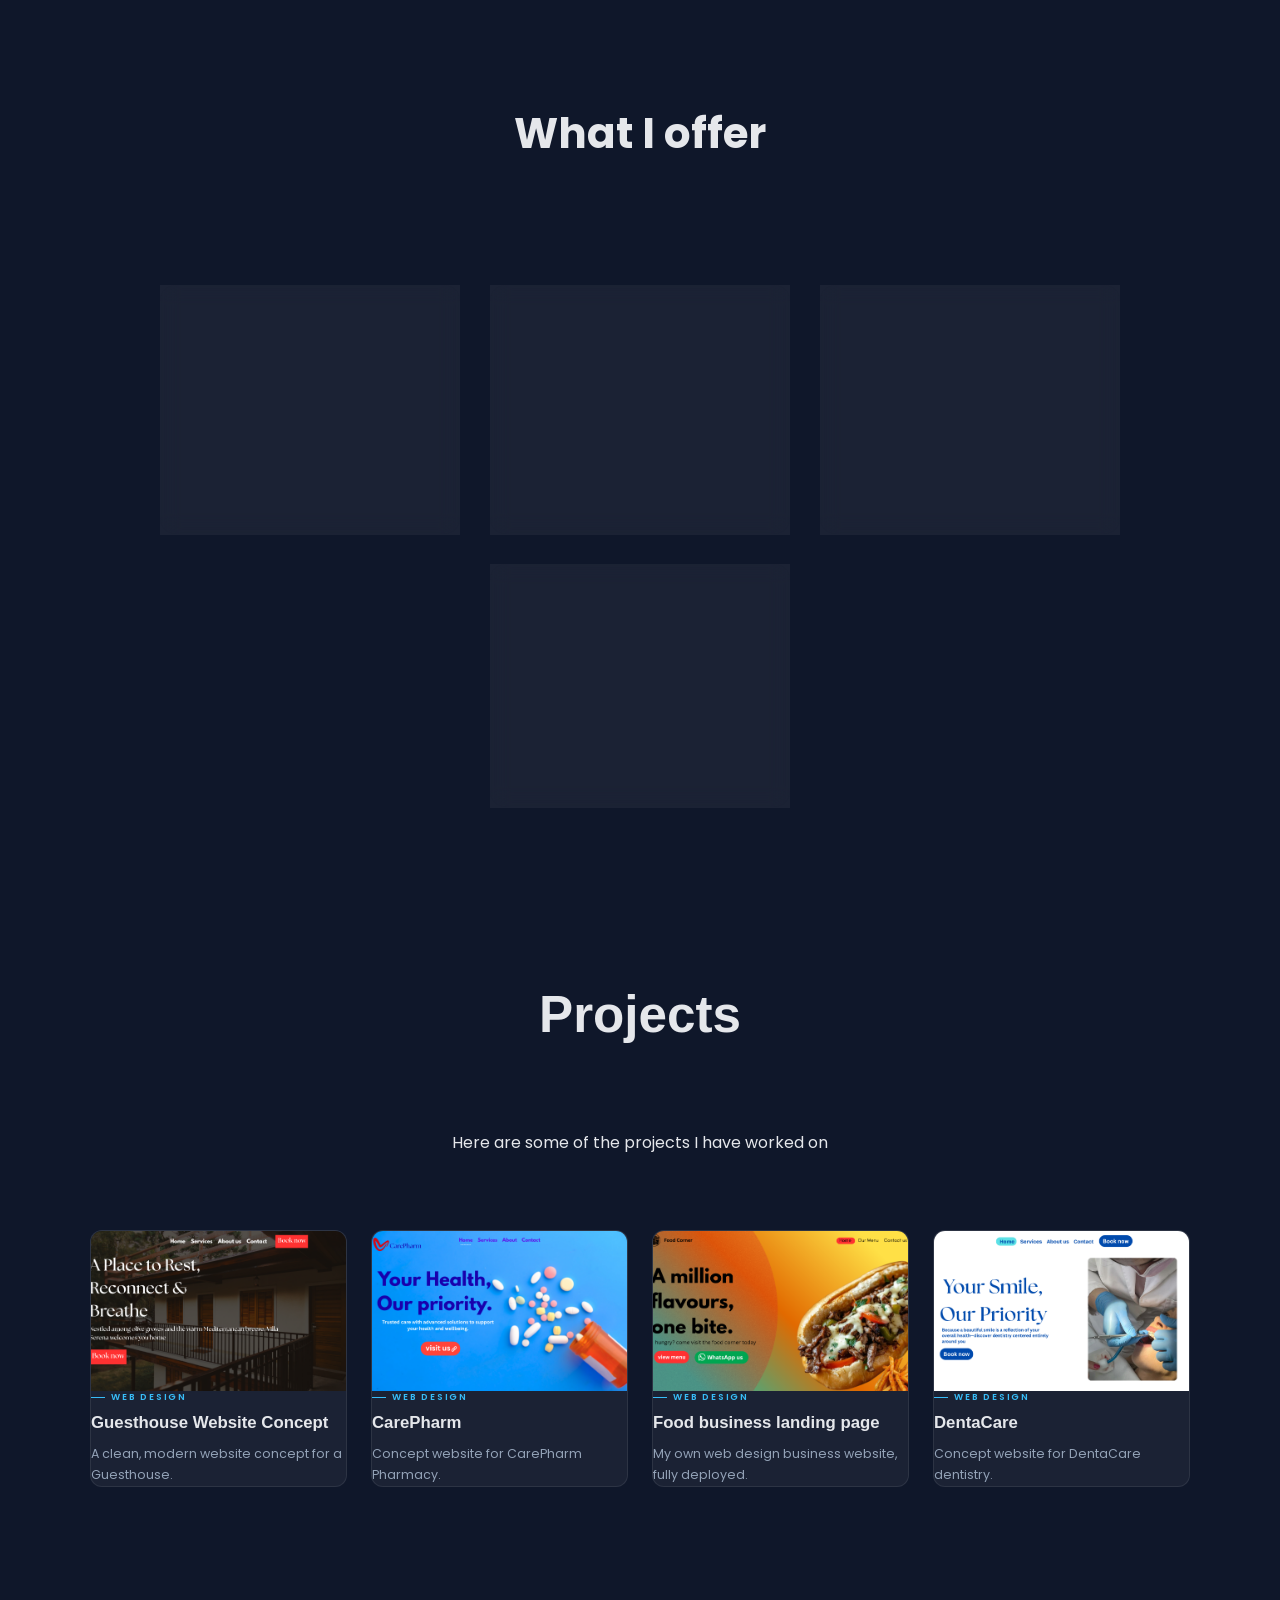
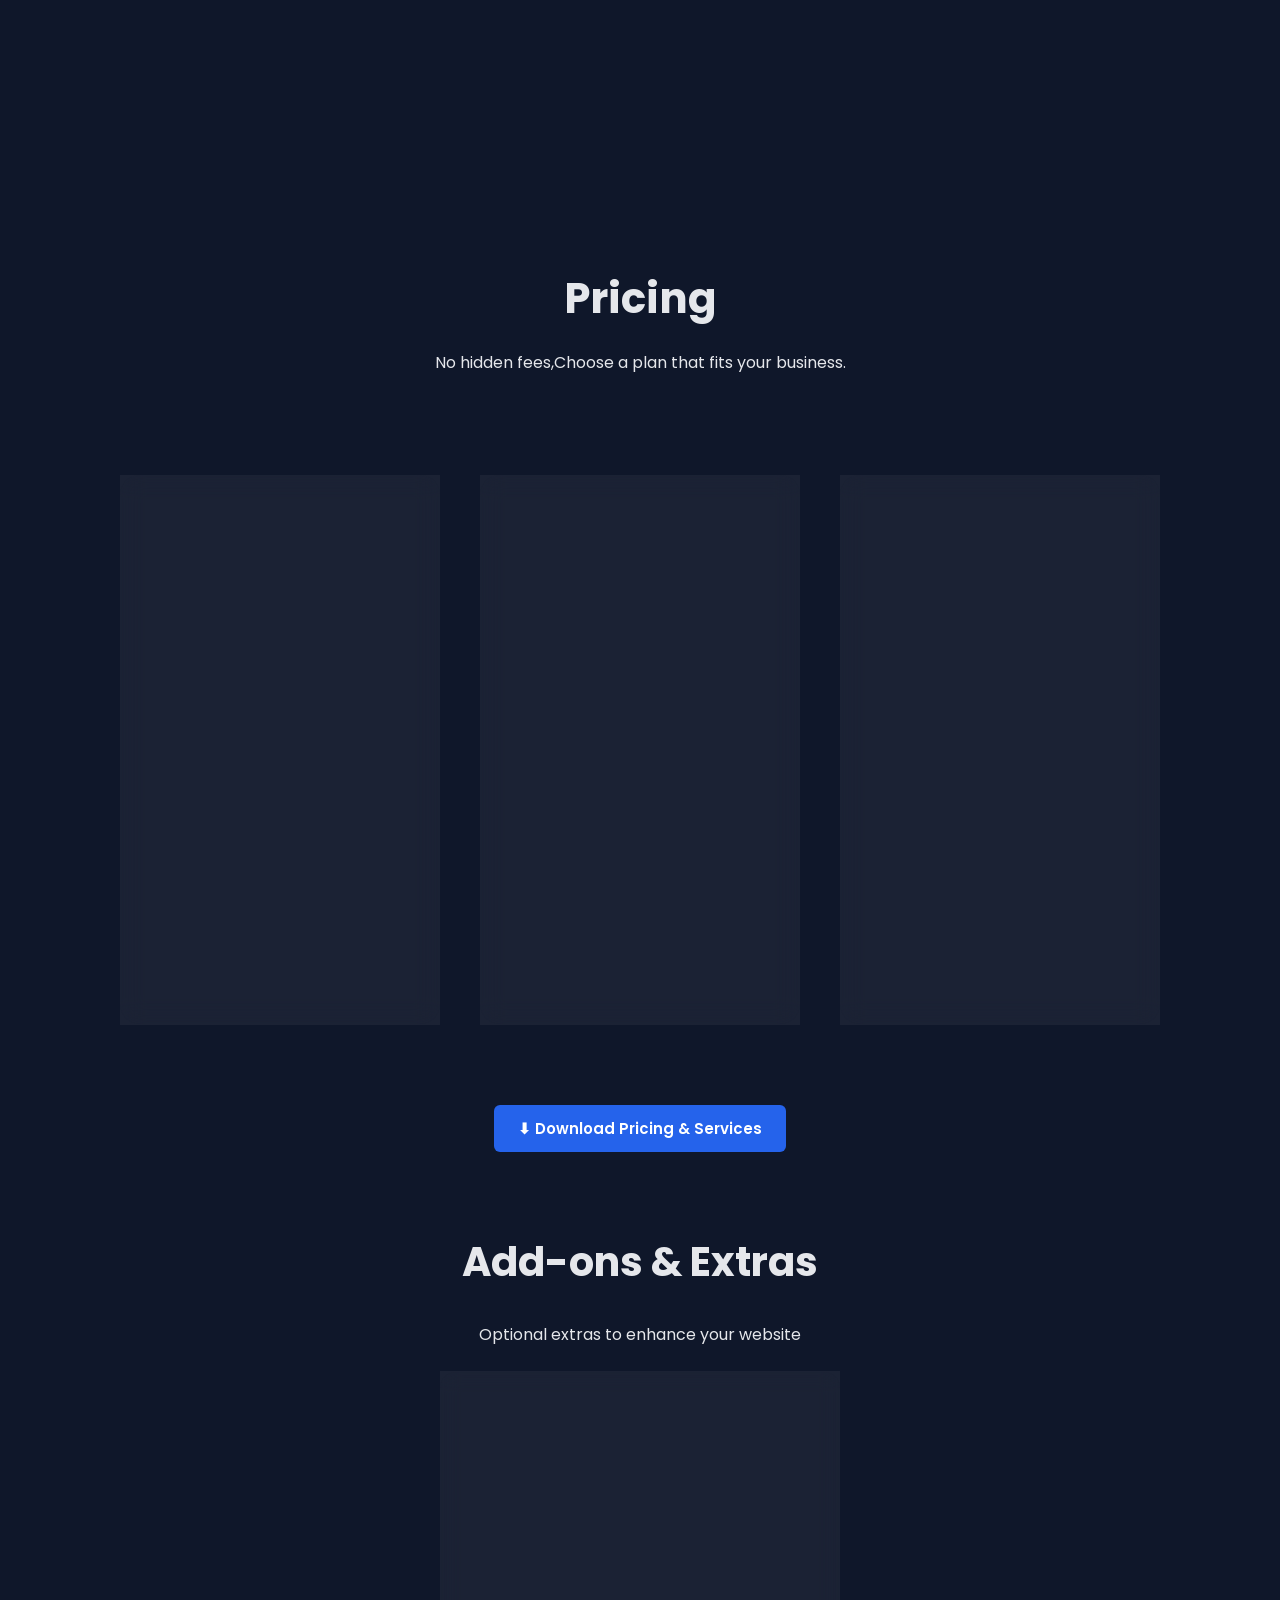
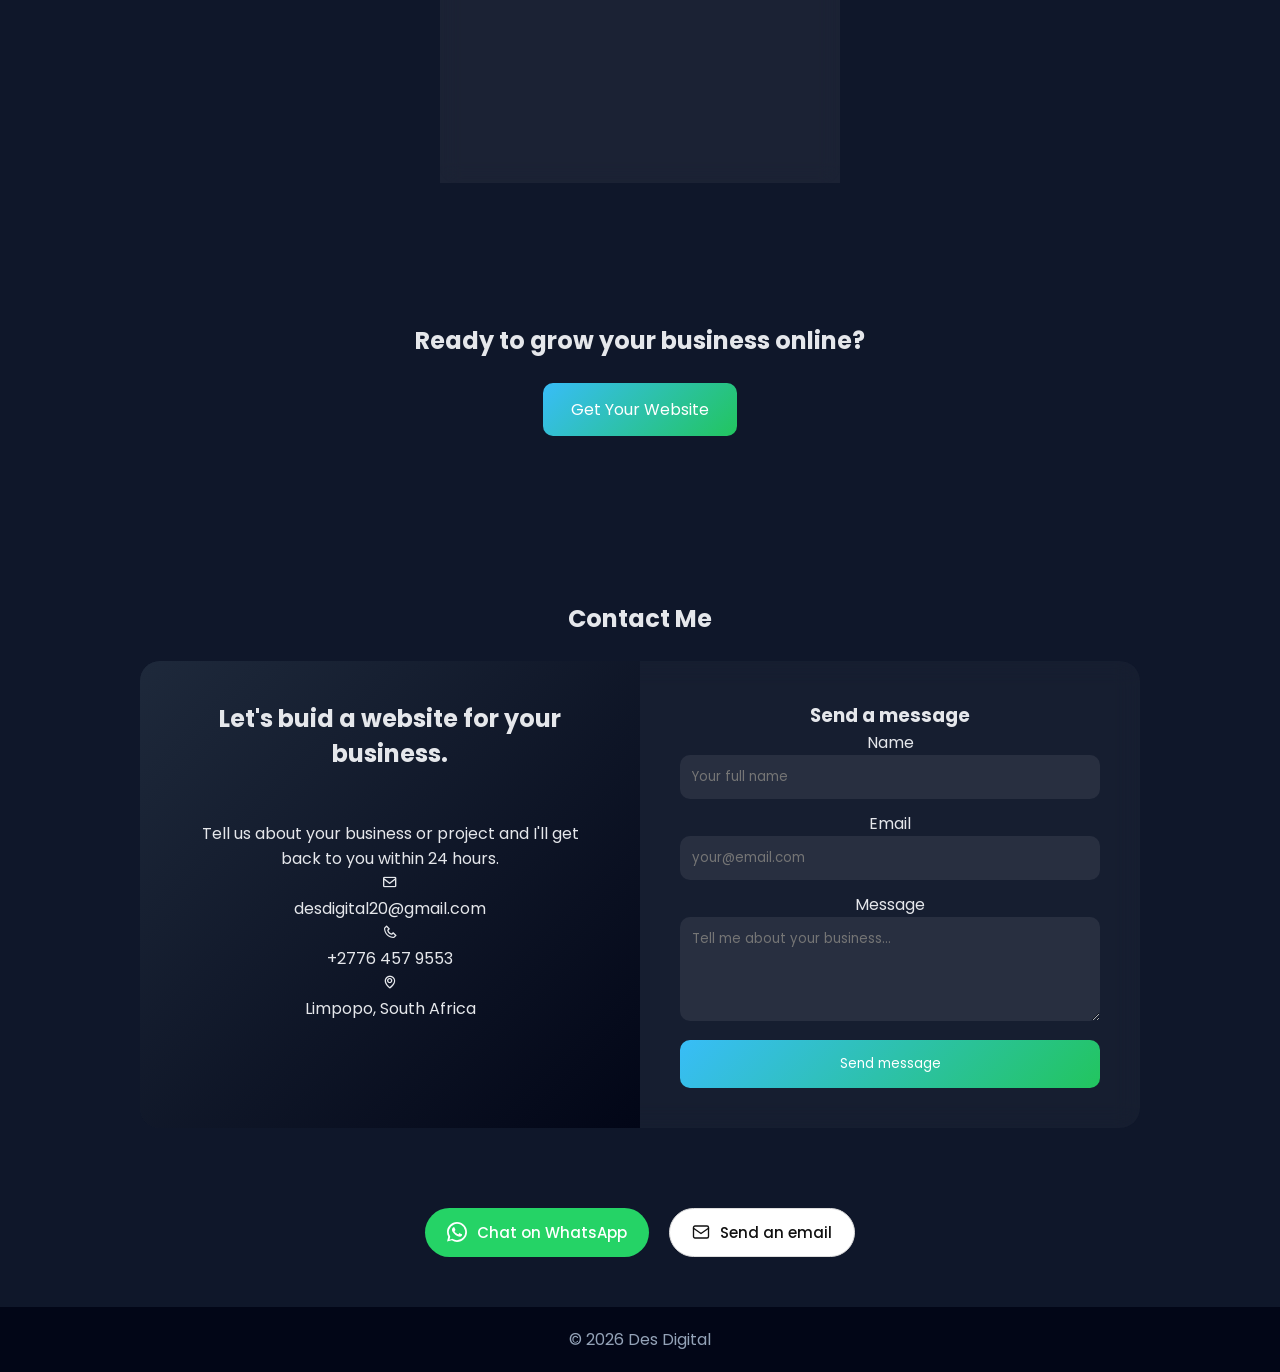
==== commit f5f89af0: "readjust logo" ====
--- a/index.html
+++ b/index.html
@@ -57,6 +57,7 @@
 <section class="hero">
   <canvas id="heroCanvas"></canvas>
   <div class="content">
+    <div class="hero-logo">Des Digital</div>
     <h1>Build a strong online presence for your business</h1>
     <p>Minimal, fast, conversion-focused. We craft digital experiences for every kind of business and/or brand.</p>
     <br>
--- a/styles.css
+++ b/styles.css
@@ -29,6 +29,8 @@
   background: rgba(15, 23, 42, 0.7);
   backdrop-filter: blur(10px);
   z-index: 1000;
+  flex-wrap: wrap;
+  gap: 10px;
 }
 
 .logo {
@@ -37,7 +39,27 @@
   position: absolute;
   left: 50px;
   color: white;
-  top: 25px;
+  top:25px;
+}
+
+@media (max-width: 768px) {
+  .logo {
+    display: none;
+  }
+
+  .hero-logo {
+    display: block;
+    text-align: center;
+    font-weight: 700;
+    font-size: 22px;
+    color: white;
+    margin-bottom: 20px;
+  }
+}
+
+/* Hide hero logo on desktop */
+.hero-logo {
+  display: none;
 }
 
 /* ── GLASS NAV ── */
@@ -163,7 +185,7 @@
 .hero h1 {
   font-size: clamp(32px, 5vw, 64px);
   font-weight: 1000;
-  background: linear-gradient(to right, #0cb19b, #13a168);
+  background: linear-gradient(to right, #ffffff, #13a168);
   -webkit-background-clip: text;
   -webkit-text-fill-color: transparent;
 }
@@ -372,29 +394,31 @@
   text-transform: uppercase;
   letter-spacing: 0.18em;
   font-size: 11px;
-  font-weight: 500;
-  color: #5ce5b0;
+  font-weight: 600;
+  color: #38bdf8;
   margin-bottom: 12px;
 }
 
 .projects h2 {
-  font-size: 43px;
-  color: #f0ede6;
+  font-family: 'Nunito', sans-serif;
+  font-size: clamp(2rem, 4vw, 3.2rem);
+  color: #e5e7eb;
+  font-weight: 700;
   margin: 0 0 12px;
   line-height: 1.1;
 }
 
 .projects-subtitle {
   font-size: 14px;
-  font-weight: 300;
-  color: #888;
+  font-weight: 400;
+  color: #94a3b8;
 }
 
 .divider {
   width: 48px;
   height: 2px;
-  background: #5ce5b0;
-  margin: 28px 0 56px;
+  background: linear-gradient(to right, #38bdf8, #22c55e);
+  margin: 28px auto 56px;
   border-radius: 2px;
 }
 
@@ -446,9 +470,9 @@
 .category {
   text-transform: uppercase;
   font-size: 9px;
-  font-weight: 500;
+  font-weight: 600;
   letter-spacing: 0.2em;
-  color: #5ce5b0;
+  color: #38bdf8;
   margin-bottom: 8px;
   display: flex;
   align-items: center;
@@ -460,28 +484,28 @@
   display: inline-block;
   width: 14px;
   height: 1px;
-  background: #5ce5b0;
+  background: #38bdf8;
   flex-shrink: 0;
 }
 
 .heading {
-  font-family: 'Playfair Display', serif;
+  font-family: 'Nunito', sans-serif;
   font-size: 1.05rem;
   font-weight: 600;
-  color: #f0ede6;
+  color: #e5e7eb;
   margin: 0 0 10px;
   line-height: 1.3;
   transition: color 0.2s ease;
 }
 
 .project-card:hover .heading {
-  color: #5ce5b0;
+  color: #38bdf8;
 }
 
 .description {
   font-size: 12.5px;
-  font-weight: 300;
-  color: #666;
+  font-weight: 400;
+  color: #94a3b8;
   line-height: 1.65;
   margin: 0;
 }
@@ -490,11 +514,11 @@
   display: inline-block;
   margin-top: 14px;
   font-size: 9px;
-  font-weight: 500;
+  font-weight: 600;
   text-transform: uppercase;
   letter-spacing: 0.14em;
-  color: #3a3a3a;
-  border: 0.5px solid #2a2a2a;
+  color: #64748b;
+  border: 0.5px solid rgba(255,255,255,0.1);
   padding: 3px 8px;
   border-radius: 4px;
 }
@@ -732,13 +756,25 @@
   }
 
   .glassNav {
-    top: 10px;
-    width: 90%;
+    position: static;
+    width: 100%;
+    margin-top: 10px;
+  }
+
+  .glass-nav {
+    max-width: 100%;
+  }
+
+  .nav-list {
+    flex-wrap: wrap;
+    gap: 4px;
+    justify-content: center;
   }
 
   .nav-item {
-    font-size: 13px;
+    font-size: 12px;
     padding: 6px 10px;
+    white-space: nowrap;
   }
 
   .content {
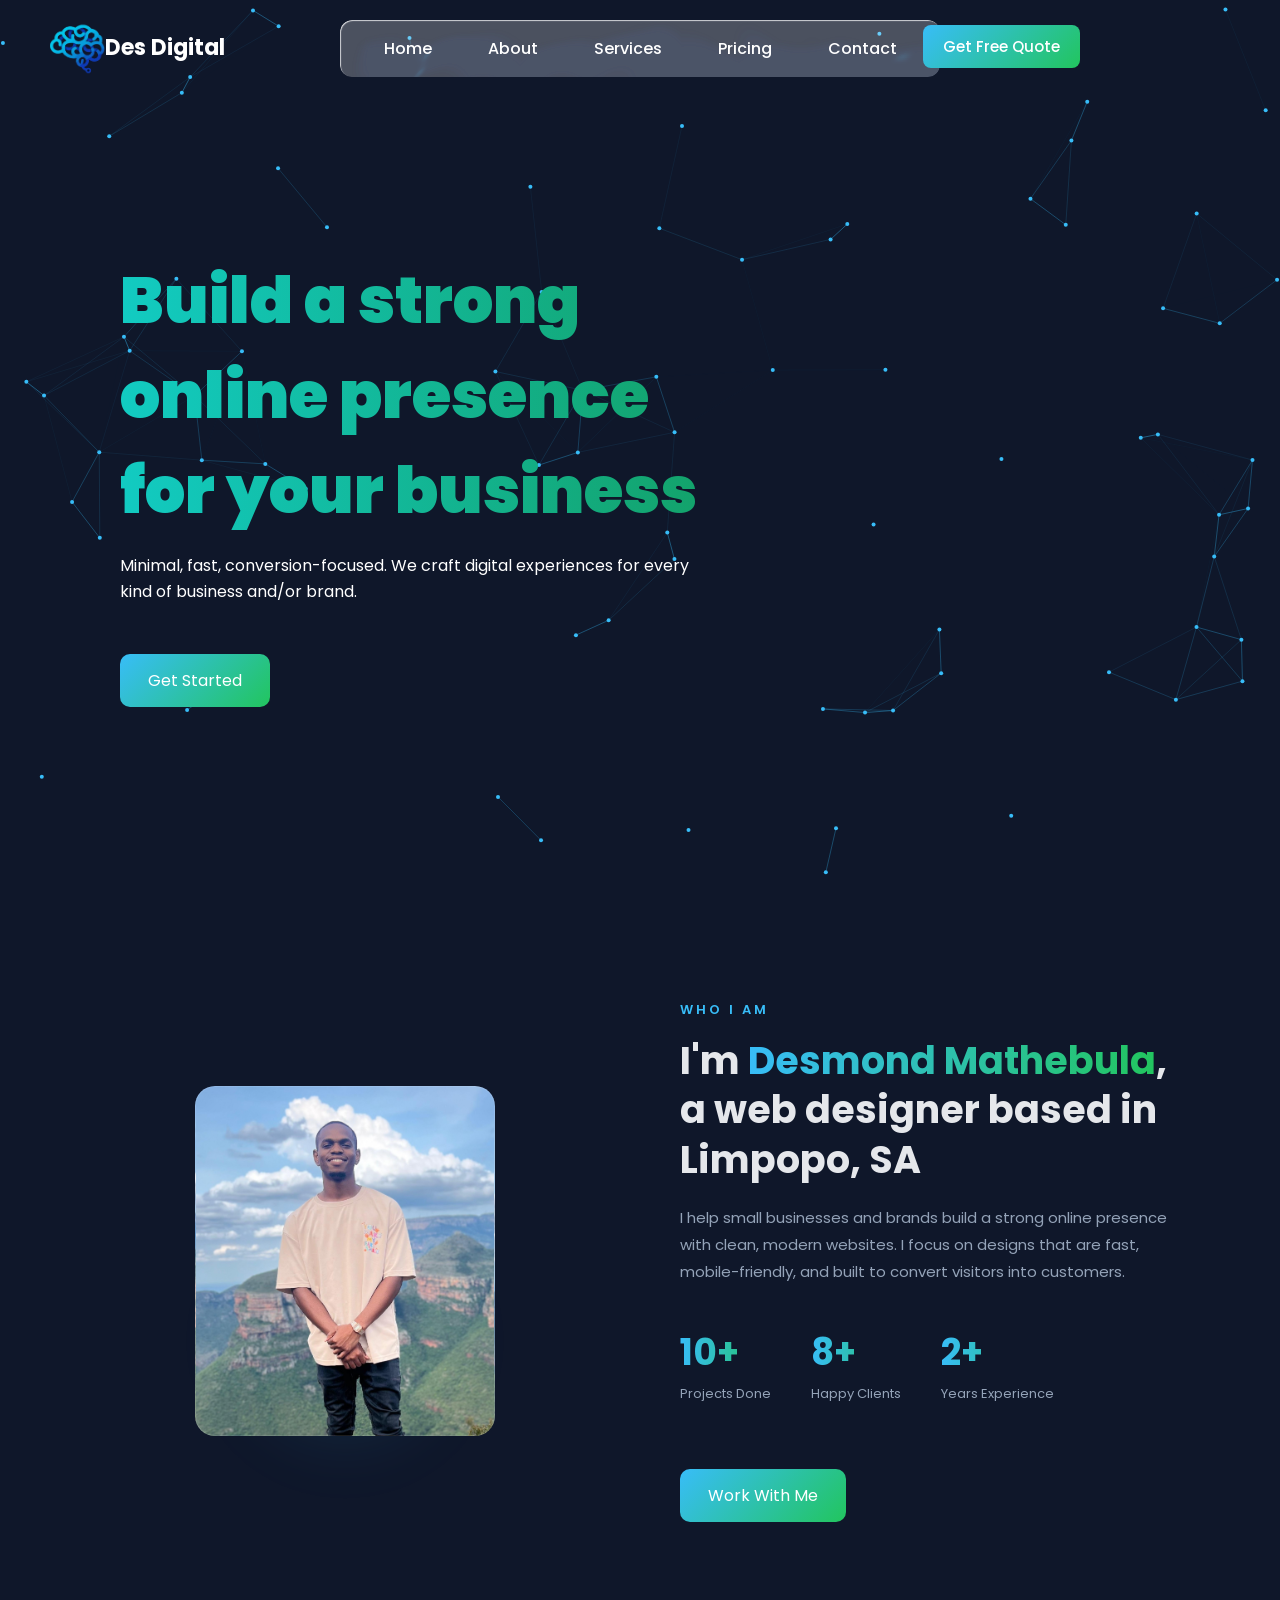
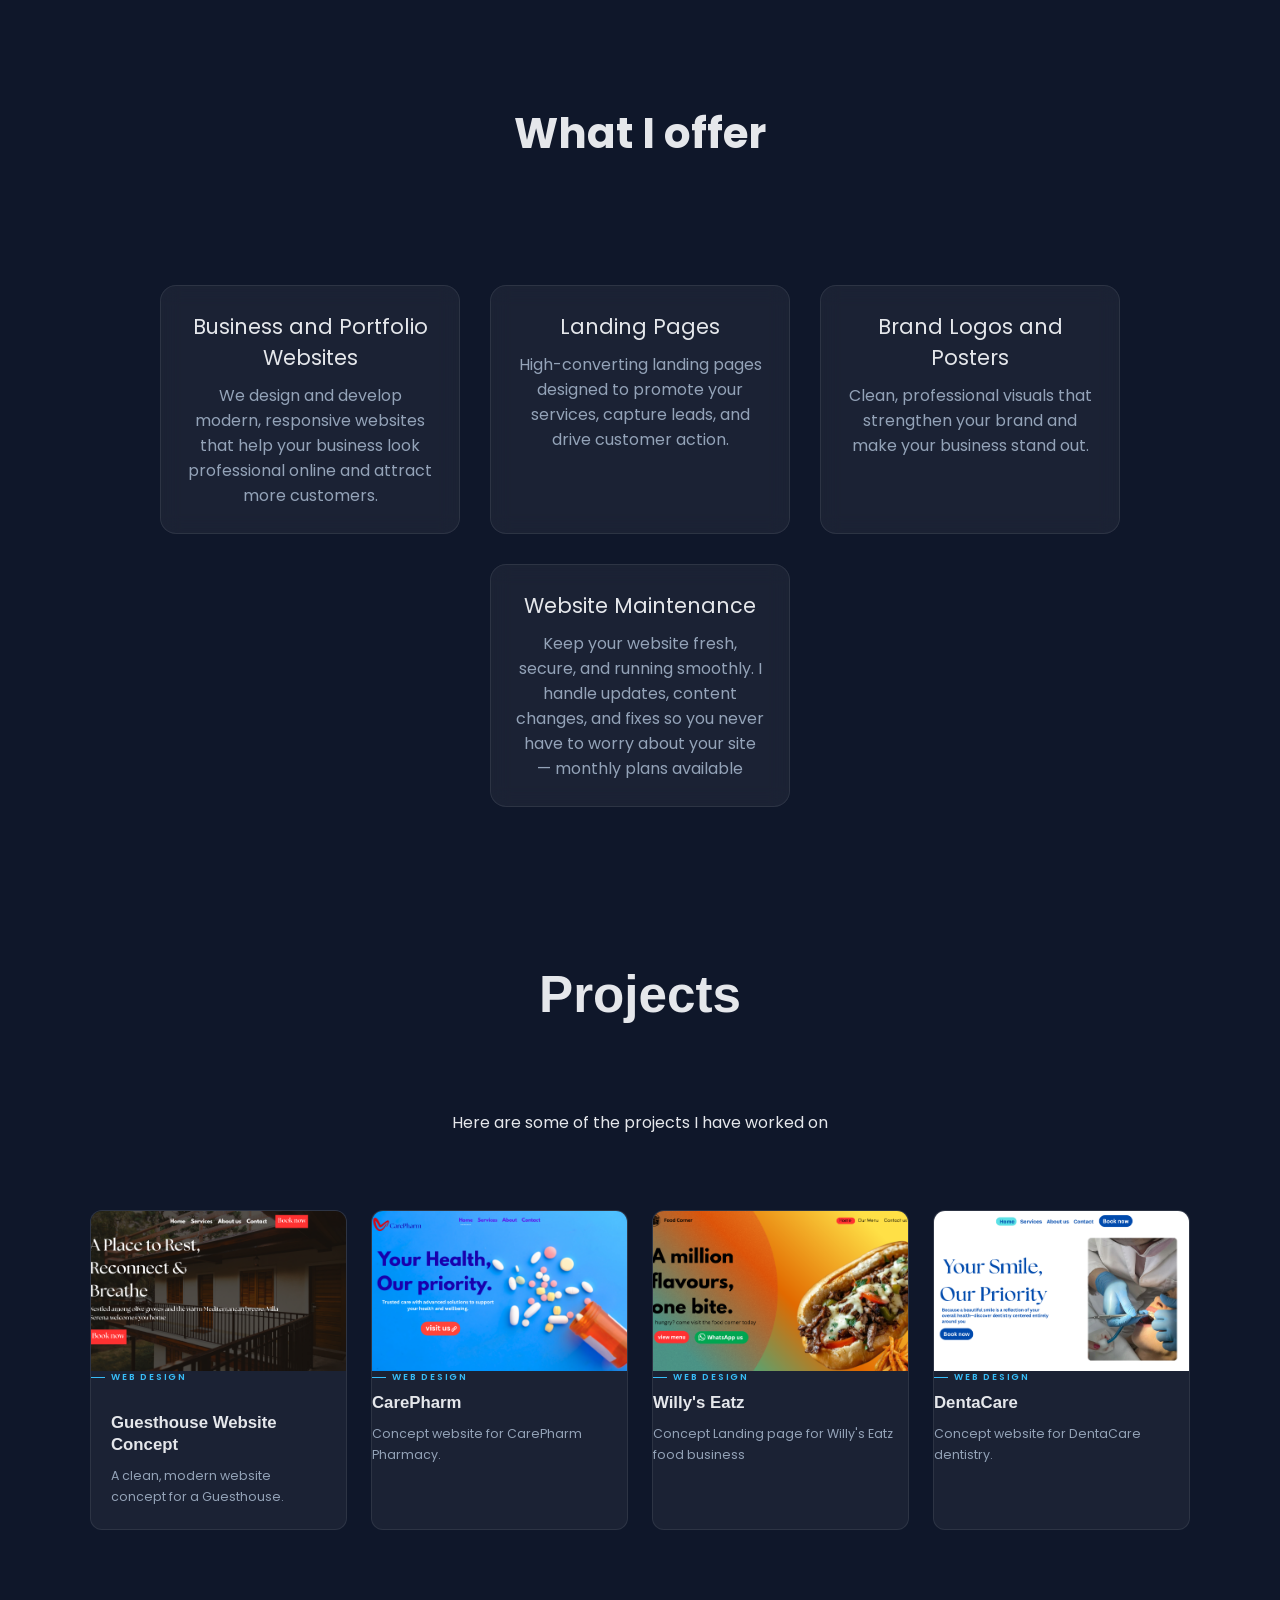
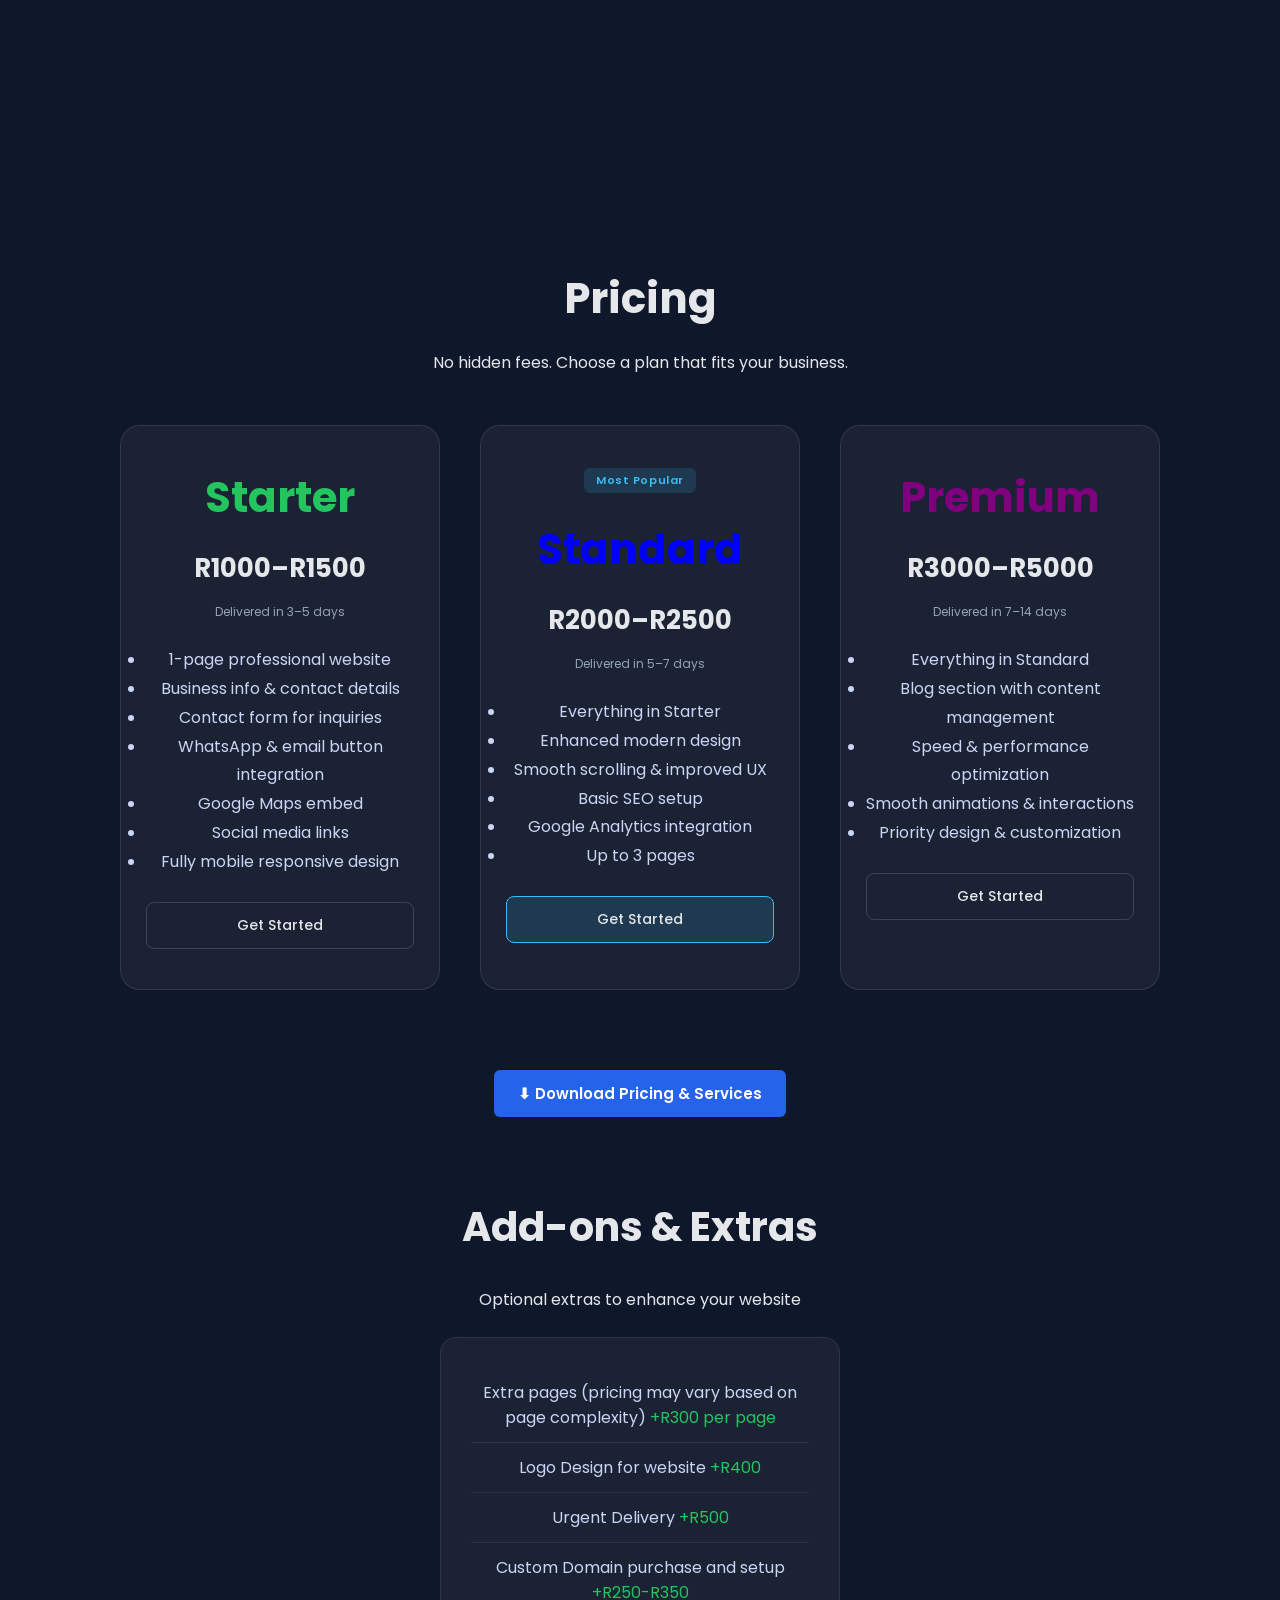
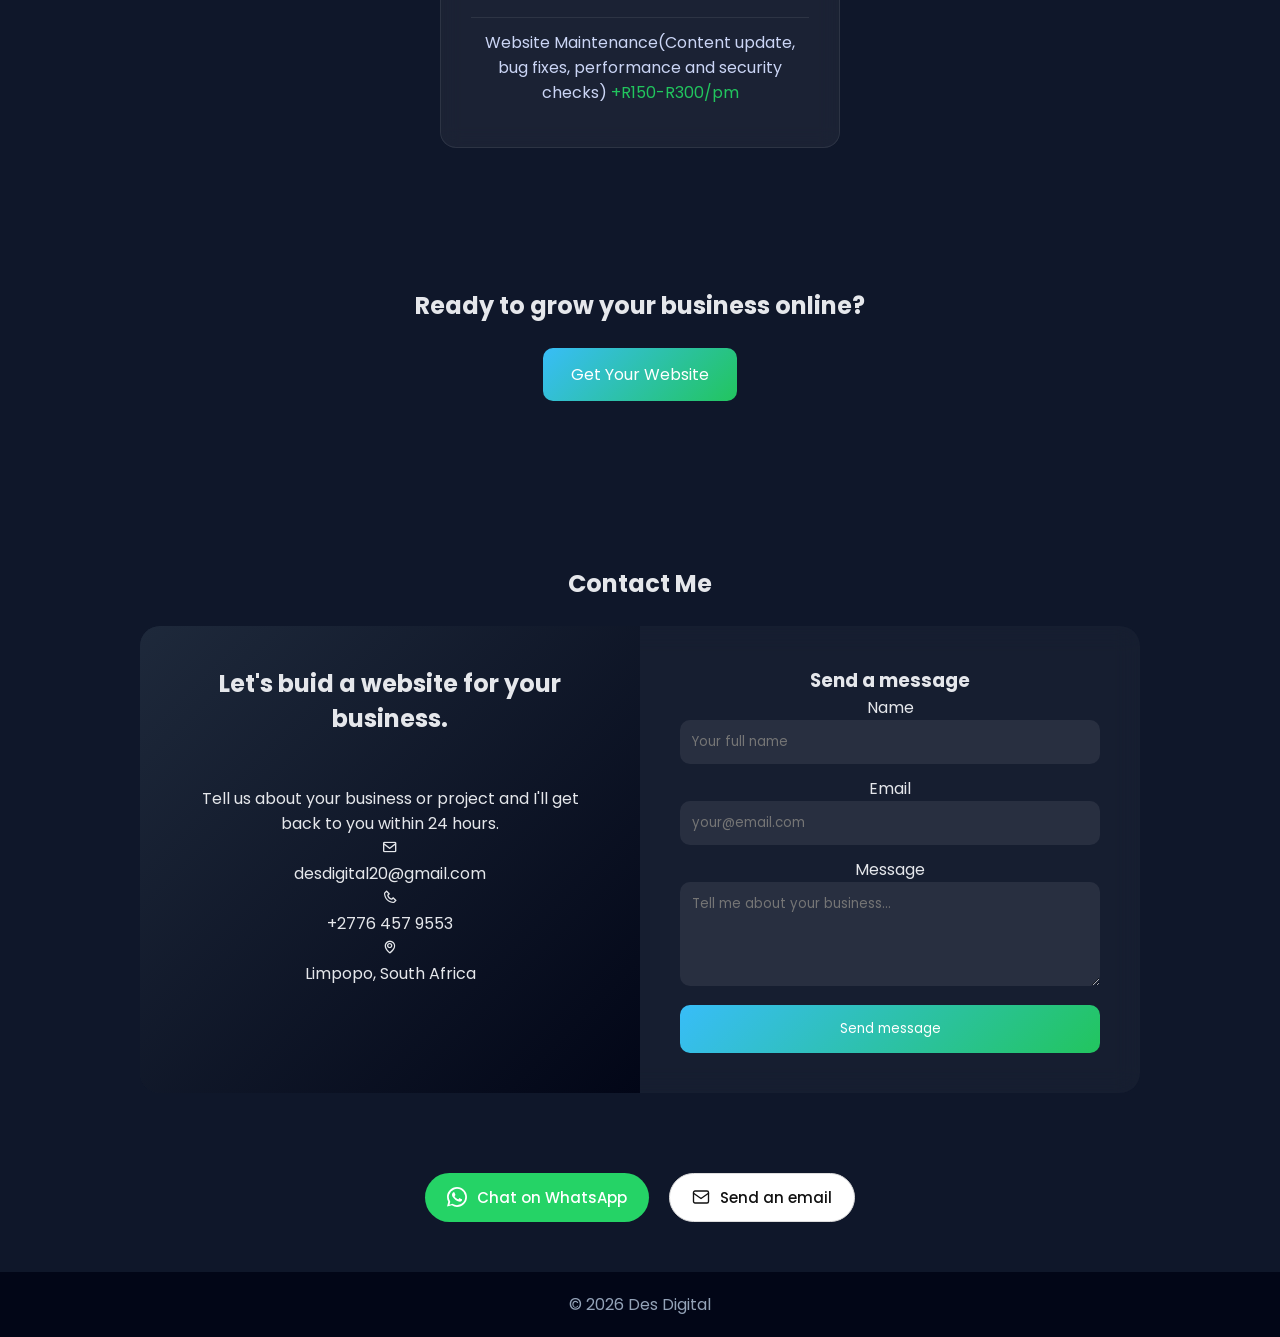
==== commit f0a18c3d: "retouch 2" ====
--- a/index.html
+++ b/index.html
@@ -51,7 +51,7 @@
   </div>
 </nav>
 </div>
-<a href="#pricing" class="nav-cta">Get Started</a>
+<a href="#pricing" class="nav-cta">Get Free Quote</a>
 
 
 <section class="hero">
@@ -140,7 +140,7 @@
     <div class="project-card">
       <div class="project-image"></div>
       <div class="category">Web Design</div>
-      <div class="project-info">
+      <div class="project-content">
         <h3 class="heading">Guesthouse Website Concept</h3>
         <p class="description">A clean, modern website concept for a Guesthouse.</p>
         
@@ -161,8 +161,8 @@
       <div class="project-image"></div>
       <div class="category">Web Design</div>
       <div class="project-info">
-        <h3 class="heading">Food business landing page</h3>
-        <p class="description">My own web design business website, fully deployed.</p>
+        <h3 class="heading">Willy's Eatz</h3>
+        <p class="description">Concept Landing page for Willy's Eatz food business</p>
         
       </div>
     </div>
@@ -183,51 +183,58 @@
 
 <section id="pricing" class="pricing">
   <h2>Pricing</h2>
-  <p>No hidden fees,Choose a plan that fits your business.</p>
-  <br><br><br><br>
+  <p>No hidden fees. Choose a plan that fits your business.</p>
+  <br><br>
   <div class="container">
+
     <div class="card_box1" id="basic">
-      <span></span><br><br>
-      <h2>Basic</h2>
-      <h3>R1000-R1500</h3><br><br>
+      <h2>Starter</h2>
+      <h3>R1000–R1500</h3>
+      <p class="delivery-time">Delivered in 3–5 days</p><br>
       <ul>
         <li>1-page professional website</li>
-        <li>Business info & Contact details</li>
+        <li>Business info & contact details</li>
         <li>Contact form for inquiries</li>
-        <li>WhatsApp & Email button integration</li>
+        <li>WhatsApp & email button integration</li>
         <li>Google Maps embed</li>
         <li>Social media links</li>
         <li>Fully mobile responsive design</li>
-      </ul>
-    </div>
-    <div class="card_box2" id="standard">
-      <span></span><br><br>
+      </ul><br>
+      <a href="#contact" class="plan-btn">Get Started</a>
+    </div>
+
+    <div class="card_box2 featured" id="standard">
+      <span class="popular-badge">Most Popular</span><br><br>
       <h2>Standard</h2>
-      <h3>R2000-R2500</h3><br><br>
+      <h3>R2000–R2500</h3>
+      <p class="delivery-time">Delivered in 5–7 days</p><br>
       <ul>
-        <li>Everything included in Basic</li>
+        <li>Everything in Starter</li>
         <li>Enhanced modern design</li>
         <li>Smooth scrolling & improved UX</li>
-        <li>Basic SEO setup(meta tags, title, descriptions)</li>
+        <li>Basic SEO setup</li>
         <li>Google Analytics integration</li>
         <li>Up to 3 pages</li>
-      </ul>
-    </div>
+      </ul><br>
+      <a href="#contact" class="plan-btn featured-btn">Get Started</a>
+    </div>
+
     <div class="card_box3" id="premium">
-      <span></span><br><br>
       <h2>Premium</h2>
-      <h3>R3000-R6000</h3><br>
+      <h3>R3000–R5000</h3>
+      <p class="delivery-time">Delivered in 7–14 days</p><br>
       <ul>
-        <li>Everything included in Standard</li>
+        <li>Everything in Standard</li>
         <li>Blog section with content management</li>
         <li>Speed & performance optimization</li>
         <li>Smooth animations & interactions</li>
         <li>Priority design & customization</li>
-      </ul>
-    </div>
-  </div>
-</section>
-
+      </ul><br>
+      <a href="#contact" class="plan-btn">Get Started</a>
+    </div>
+
+  </div>
+</section>
 <div class="pdf-btn">
   <a href="/desdigital-pricing.pdf" download="DesDigital Pricing & Services">
   <button class="download-btn">⬇ Download Pricing & Services</button>
--- a/styles.css
+++ b/styles.css
@@ -17,29 +17,16 @@
   overflow-x: hidden;
 }
 
-/* ── HEADER ── */
-header {
-  display: flex;
-  justify-content: center;
-  align-items: center;
-  padding: 20px 50px;
-  position: fixed;
-  width: 100%;
-  top: 0;
-  background: rgba(15, 23, 42, 0.7);
-  backdrop-filter: blur(10px);
-  z-index: 1000;
-  flex-wrap: wrap;
-  gap: 10px;
-}
-
 .logo {
   font-weight: 700;
   font-size: 22px;
-  position: absolute;
+  position: fixed;
+  top: 20px;
   left: 50px;
   color: white;
-  top:25px;
+  z-index: 1000;
+  display: flex;
+  align-items: center;
 }
 
 @media (max-width: 768px) {
@@ -49,11 +36,38 @@
 
   .hero-logo {
     display: block;
-    text-align: center;
     font-weight: 700;
     font-size: 22px;
     color: white;
     margin-bottom: 20px;
+  }
+
+  .nav-cta {
+    display: none;
+  }
+
+  .glassNav {
+    position: fixed;
+    top: 12px;
+    left: 50%;
+    transform: translateX(-50%);
+    width: 90%;
+  }
+
+  .glass-nav {
+    max-width: 100%;
+  }
+
+  .nav-list {
+    flex-wrap: wrap;
+    gap: 4px;
+    justify-content: center;
+  }
+
+  .nav-item {
+    font-size: 12px;
+    padding: 6px 10px;
+    white-space: nowrap;
   }
 }
 
@@ -166,6 +180,23 @@
   color: #020617;
 }
 
+/* hide on desktop */
+.hero-logo {
+  display: none;
+}
+
+/* show in hero on mobile */
+@media (max-width: 768px) {
+  .hero-logo {
+    display: block;
+    text-align: center;
+    font-weight: 700;
+    font-size: 22px;
+    color: white;
+    margin-bottom: 20px;
+  }
+}
+
 #heroCanvas {
   position: absolute;
   top: 0;
@@ -185,7 +216,7 @@
 .hero h1 {
   font-size: clamp(32px, 5vw, 64px);
   font-weight: 1000;
-  background: linear-gradient(to right, #ffffff, #13a168);
+  background: linear-gradient(to right, #12cbc2, #13a168);
   -webkit-background-clip: text;
   -webkit-text-fill-color: transparent;
 }
@@ -463,7 +494,7 @@
 .project-card:nth-child(3) .project-image { background-image: url('p3.png'); }
 .project-card:nth-child(4) .project-image { background-image: url('p4.png'); }
 
-.project-body {
+.project-content {
   padding: 20px 20px 22px;
 }
 
@@ -580,6 +611,46 @@
   line-height: 1.8;
 }
 
+.popular-badge {
+  display: inline-block;
+  background: rgba(56,189,248,0.15);
+  color: #38bdf8;
+  font-size: 11px;
+  font-weight: 600;
+  padding: 4px 12px;
+  border-radius: 6px;
+  letter-spacing: 0.05em;
+}
+
+.delivery-time {
+  font-size: 12px;
+  color: #94a3b8;
+  margin-top: 6px;
+}
+
+.plan-btn {
+  display: block;
+  text-align: center;
+  padding: 12px;
+  border-radius: 8px;
+  border: 1px solid rgba(255,255,255,0.15);
+  color: #e5e7eb;
+  text-decoration: none;
+  font-size: 14px;
+  font-weight: 500;
+  transition: 0.3s;
+}
+
+.plan-btn:hover {
+  background: rgba(255,255,255,0.05);
+}
+
+.featured-btn {
+  background: rgba(56,189,248,0.15);
+  border-color: #38bdf8;
+
+}
+
 /* ── ADD-ONS ── */
 .add-ons {
   padding: 80px 20px;
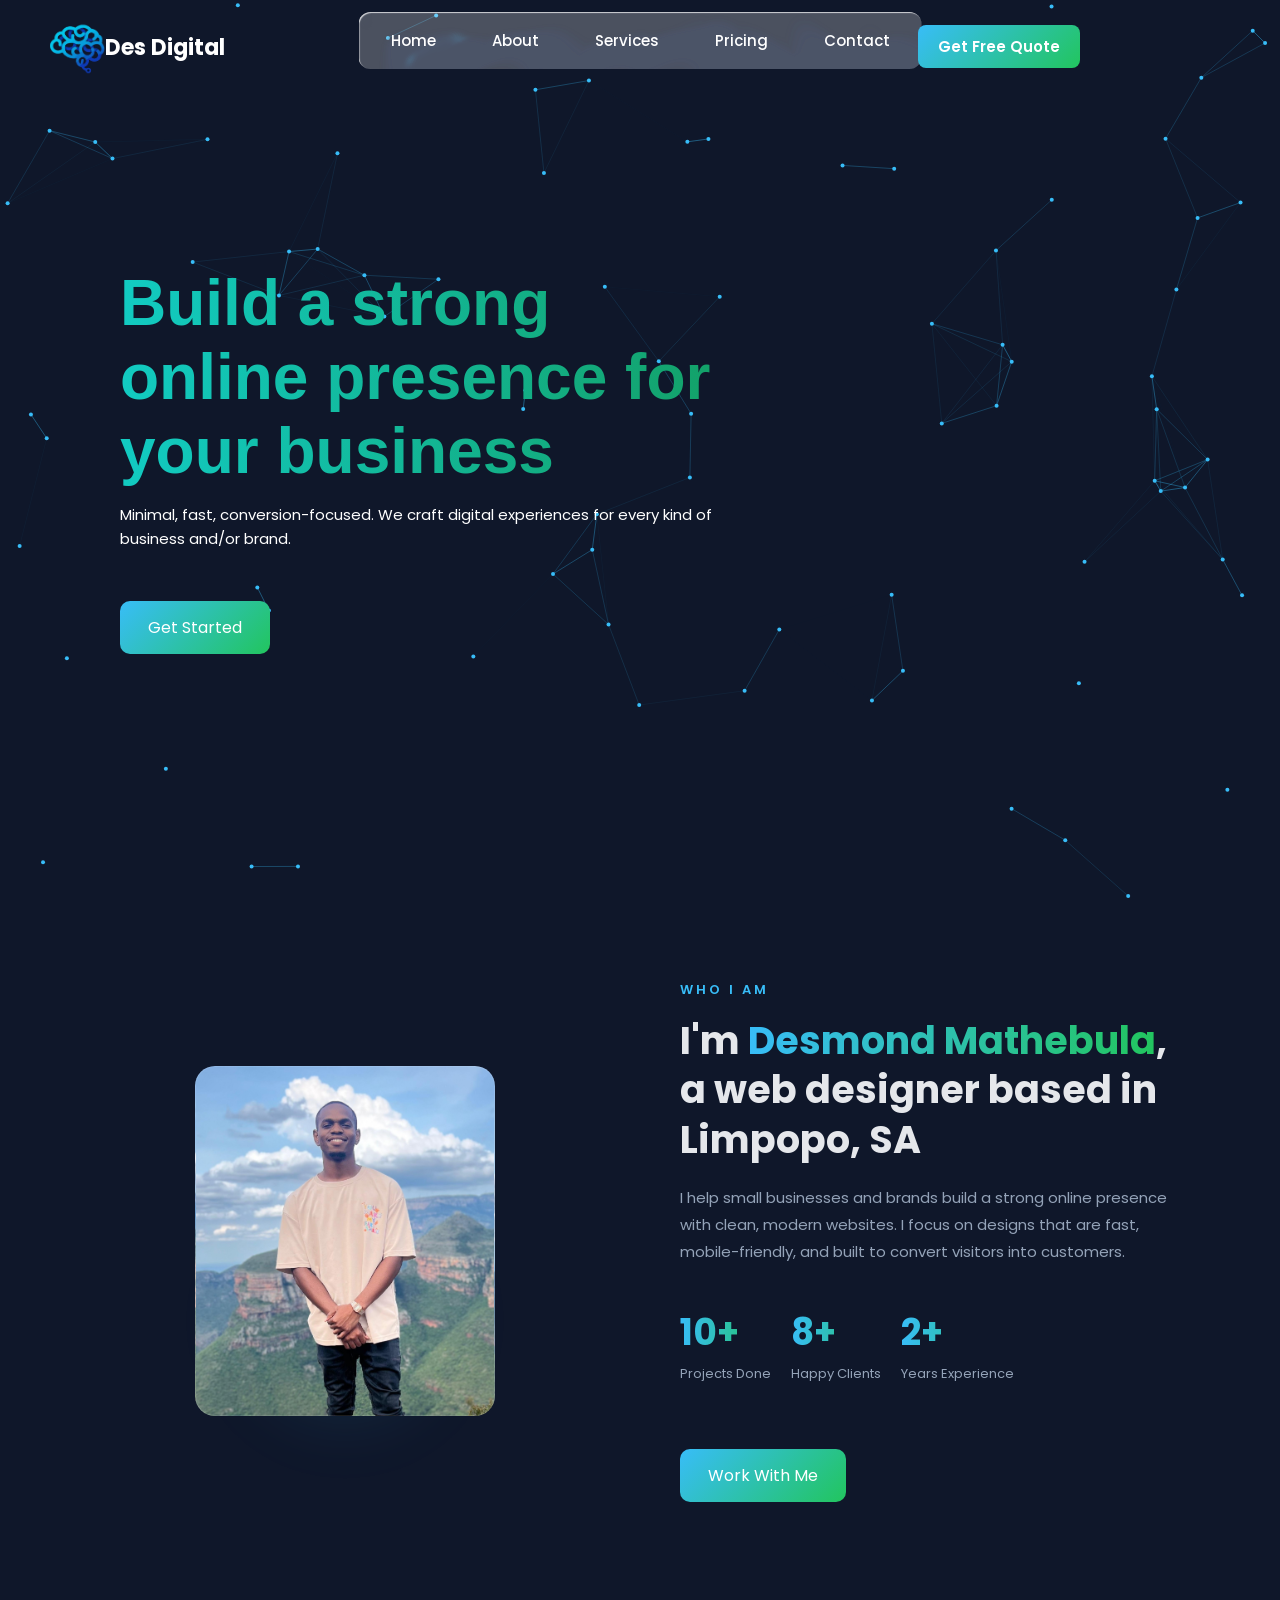
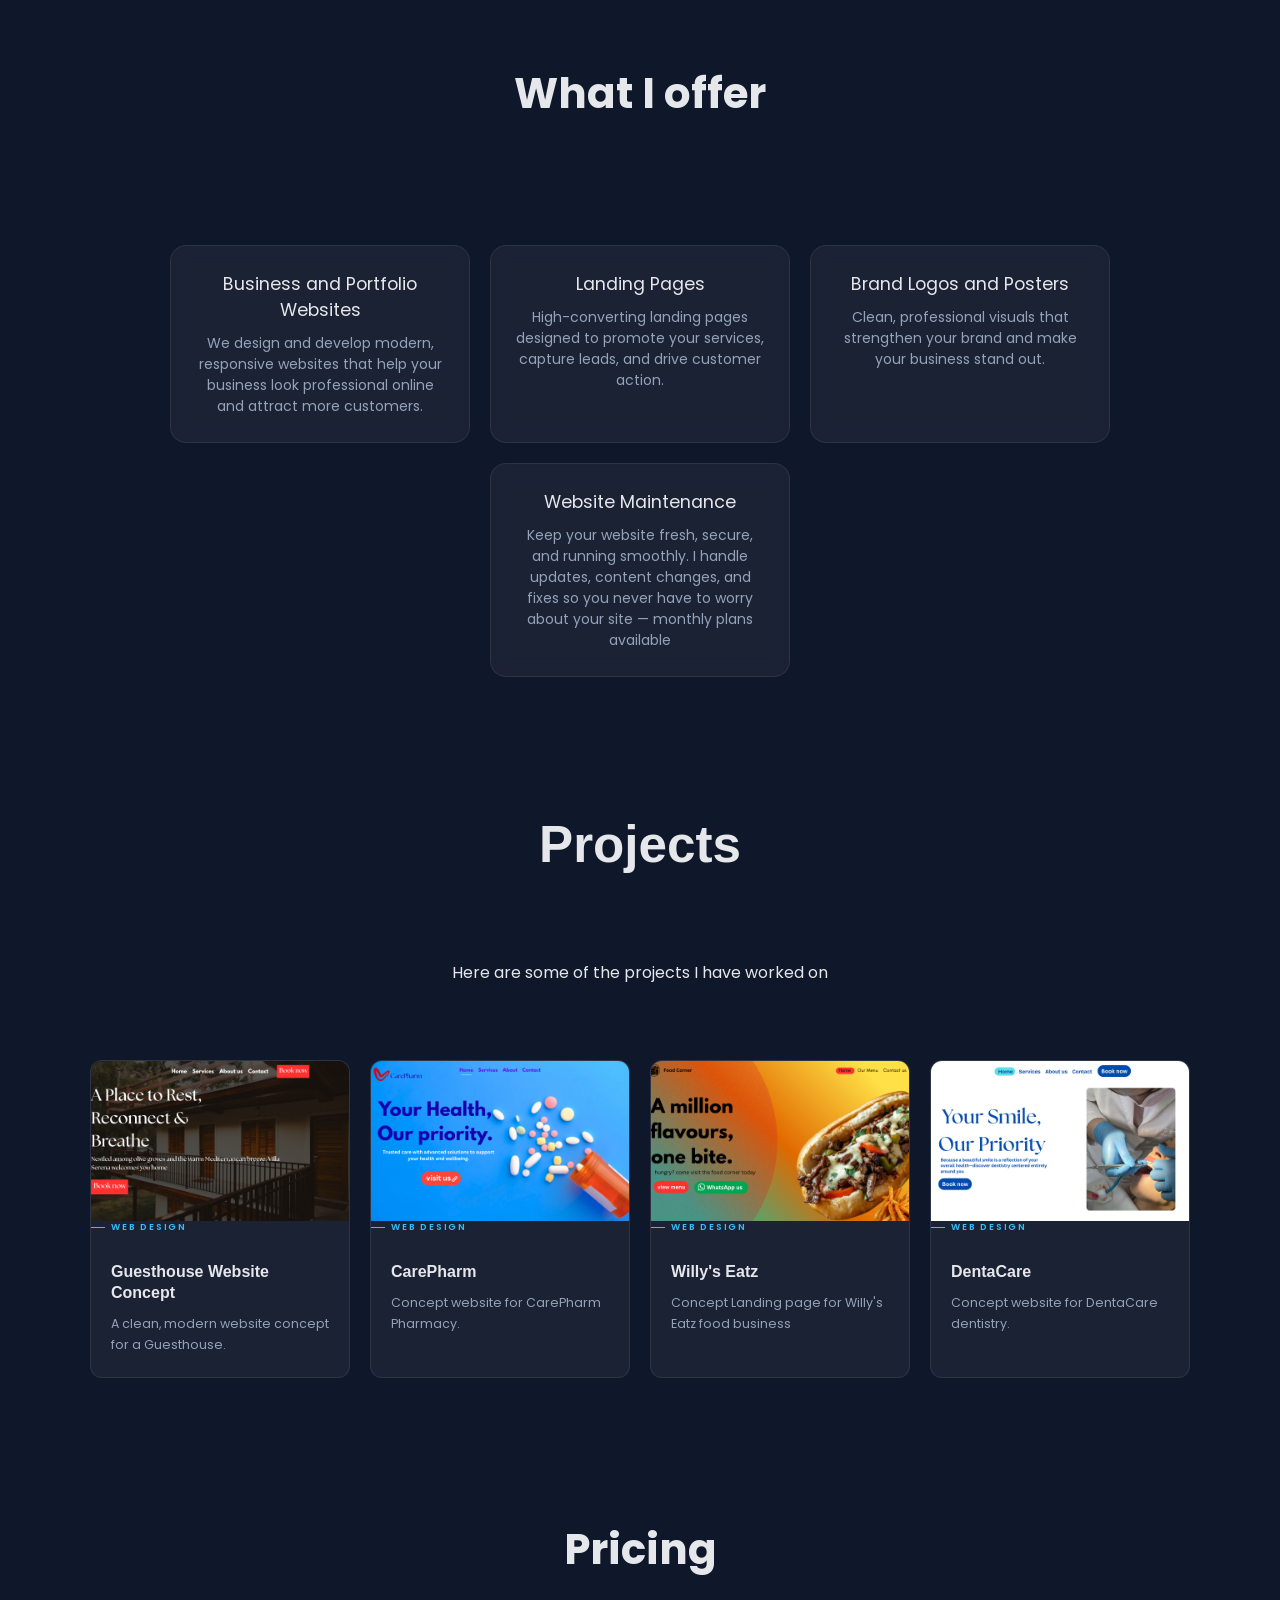
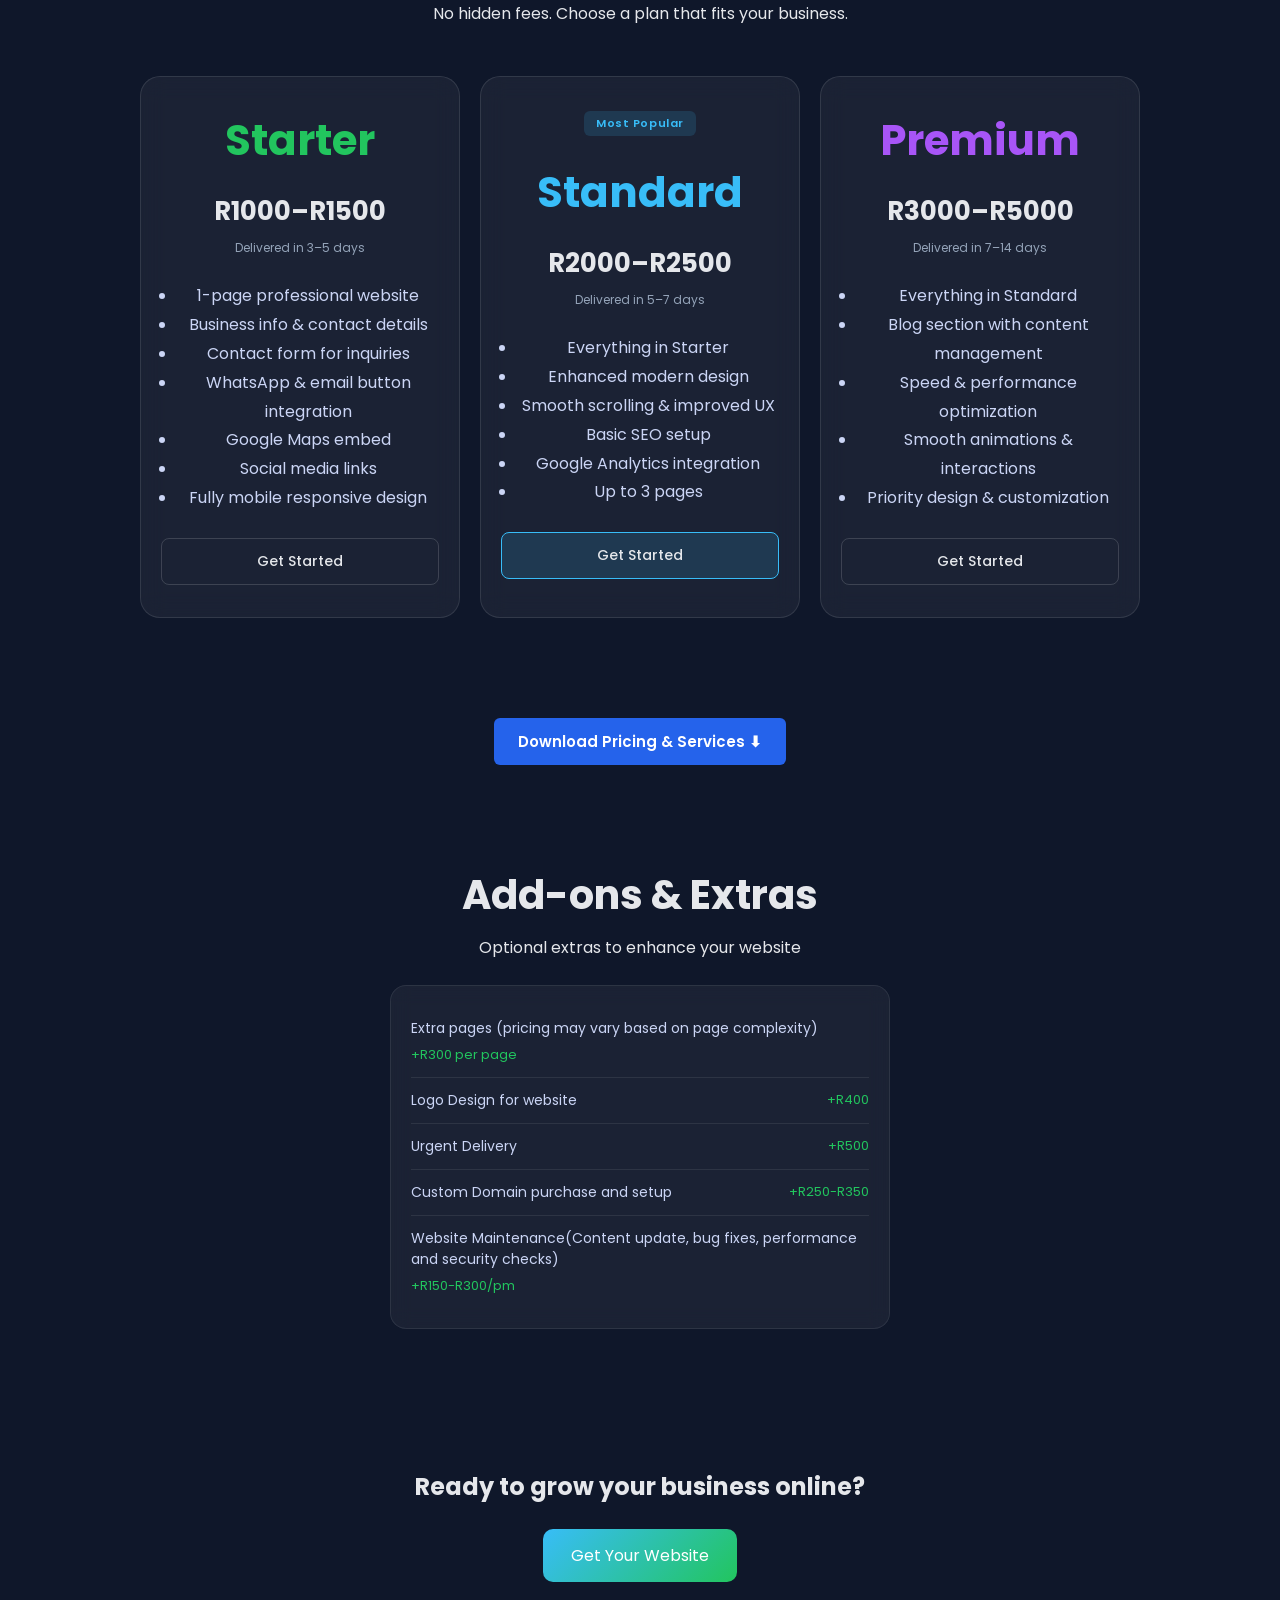
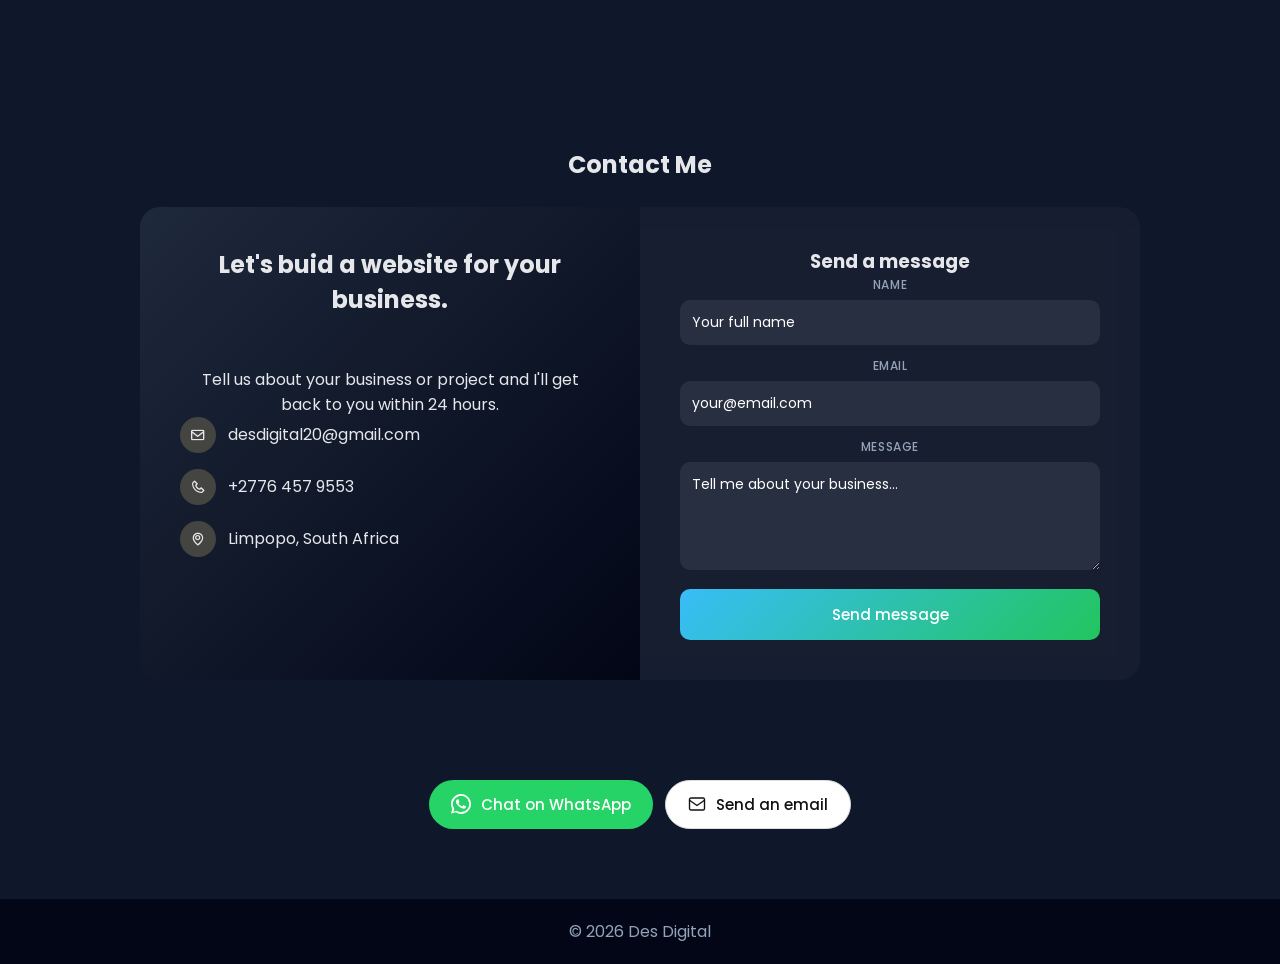
==== commit 8bbfff81: "get quote" ====
--- a/index.html
+++ b/index.html
@@ -51,7 +51,7 @@
   </div>
 </nav>
 </div>
-<a href="#pricing" class="nav-cta">Get Free Quote</a>
+<a href="#contact" class="nav-cta">Get Free Quote</a>
 
 
 <section class="hero">
@@ -237,7 +237,7 @@
 </section>
 <div class="pdf-btn">
   <a href="/desdigital-pricing.pdf" download="DesDigital Pricing & Services">
-  <button class="download-btn">⬇ Download Pricing & Services</button>
+  <button class="download-btn">Download Pricing & Services ⬇</button>
 </a>
 </div>
 
--- a/styles.css
+++ b/styles.css
@@ -17,6 +17,7 @@
   overflow-x: hidden;
 }
 
+/* ── LOGO ── */
 .logo {
   font-weight: 700;
   font-size: 22px;
@@ -25,55 +26,18 @@
   left: 50px;
   color: white;
   z-index: 1000;
-  display: flex;
+  display: none;
   align-items: center;
 }
 
-@media (max-width: 768px) {
-  .logo {
-    display: none;
-  }
-
-  .hero-logo {
-    display: block;
-    font-weight: 700;
-    font-size: 22px;
-    color: white;
-    margin-bottom: 20px;
-  }
-
-  .nav-cta {
-    display: none;
-  }
-
-  .glassNav {
-    position: fixed;
-    top: 12px;
-    left: 50%;
-    transform: translateX(-50%);
-    width: 90%;
-  }
-
-  .glass-nav {
-    max-width: 100%;
-  }
-
-  .nav-list {
-    flex-wrap: wrap;
-    gap: 4px;
-    justify-content: center;
-  }
-
-  .nav-item {
-    font-size: 12px;
-    padding: 6px 10px;
-    white-space: nowrap;
-  }
-}
-
-/* Hide hero logo on desktop */
+/* ── HERO LOGO ── */
 .hero-logo {
-  display: none;
+  display: block;
+  font-weight: 700;
+  font-size: 22px;
+  color: white;
+  margin-bottom: 20px;
+  text-align: center;
 }
 
 /* ── GLASS NAV ── */
@@ -83,22 +47,22 @@
   --text: #ffffff;
   position: relative;
   width: 100%;
-  max-width: 600px;
+  max-width: 100%;
   border-radius: 12px;
-  overflow: hidden;
+  overflow: visible;
   background: transparent;
   pointer-events: all;
 }
 
 .glassNav {
   position: fixed;
-  top: 20px;
-  left: 0;
-  right: 0;
-  margin: auto;
-  display: flex;
-  justify-content: center;
+  top: 12px;
+  left: 50%;
+  transform: translateX(-50%);
+  width: 92%;
   z-index: 1000;
+  display: flex;
+  justify-content: center;
   pointer-events: none;
 }
 
@@ -130,7 +94,7 @@
 .glass-content {
   position: relative;
   z-index: 4;
-  padding: 16px;
+  padding: 10px;
 }
 
 .nav-list {
@@ -138,18 +102,21 @@
   margin: 0;
   padding: 0;
   display: flex;
-  justify-content: center;
-  gap: 24px;
+  flex-wrap: nowrap;
+  justify-content: center;
+  gap: 2px;
 }
 
 .nav-item {
   color: var(--text);
   text-decoration: none;
   font-weight: 500;
-  font-size: 16px;
-  padding: 8px 16px;
+  font-size: 11px;
+  padding: 6px 8px;
   border-radius: 8px;
   transition: background-color 0.2s ease;
+  white-space: nowrap;
+  pointer-events: all;
 }
 
 .nav-item:hover {
@@ -158,6 +125,28 @@
 
 .nav-item.active {
   background-color: rgba(255, 255, 255, 0.2);
+}
+
+/* ── FLOATING GET FREE QUOTE BUTTON (mobile default) ── */
+.nav-cta {
+  position: fixed;
+  bottom: 24px;
+  right: 20px;
+  padding: 12px 20px;
+  border-radius: 50px;
+  background: linear-gradient(135deg, #38bdf8, #22c55e);
+  color: white;
+  text-decoration: none;
+  font-weight: 600;
+  font-size: 14px;
+  z-index: 1000;
+  transition: 0.3s;
+  box-shadow: 0 4px 20px rgba(56, 189, 248, 0.4);
+}
+
+.nav-cta:hover {
+  transform: translateY(-2px);
+  box-shadow: 0 8px 24px rgba(56, 189, 248, 0.5);
 }
 
 @media (prefers-color-scheme: dark) {
@@ -172,29 +161,12 @@
   min-height: 100vh;
   display: flex;
   align-items: center;
+  justify-content: center;
   background-repeat: no-repeat;
   background-position: center;
   background-size: cover;
-  padding: 120px 20px 60px;
+  padding: 100px 20px 80px;
   position: relative;
-  color: #020617;
-}
-
-/* hide on desktop */
-.hero-logo {
-  display: none;
-}
-
-/* show in hero on mobile */
-@media (max-width: 768px) {
-  .hero-logo {
-    display: block;
-    text-align: center;
-    font-weight: 700;
-    font-size: 22px;
-    color: white;
-    margin-bottom: 20px;
-  }
 }
 
 #heroCanvas {
@@ -210,14 +182,17 @@
   position: relative;
   z-index: 1;
   max-width: 600px;
-  margin-left: 100px;
+  width: 100%;
+  text-align: center;
+  margin: 0 auto;
 }
 
 .hero h1 {
-  font-size: clamp(32px, 5vw, 64px);
-  font-weight: 1000;
+  font-size: clamp(28px, 6vw, 64px);
+  font-weight: 800;
   background: linear-gradient(to right, #12cbc2, #13a168);
   -webkit-background-clip: text;
+  background-clip: text;
   -webkit-text-fill-color: transparent;
 }
 
@@ -225,6 +200,7 @@
   margin-top: 15px;
   color: #ffffff;
   line-height: 1.6;
+  font-size: 15px;
 }
 
 .btn {
@@ -243,40 +219,21 @@
   box-shadow: 0 10px 25px rgba(56, 189, 248, 0.4);
 }
 
-.nav-cta {
-  position: fixed;
-  right: 200px;
-  top: 25px;
-  padding: 10px 20px;
-  border-radius: 8px;
-  background: linear-gradient(135deg, #38bdf8, #22c55e);
-  color: white;
-  text-decoration: none;
-  font-weight: 500;
-  font-size: 15px;
-  z-index: 1000;
-  transition: 0.3s;
-}
-
-.nav-cta:hover {
-  transform: translateY(-2px);
-  box-shadow: 0 8px 20px rgba(56, 189, 248, 0.4);
-}
-
 /* ── ABOUT ── */
 .about {
-  padding: 100px 20px;
+  padding: 80px 20px;
   position: relative;
   z-index: 1;
 }
 
 .about-inner {
   display: grid;
-  grid-template-columns: 1fr 1fr;
-  gap: 80px;
+  grid-template-columns: 1fr;
+  gap: 40px;
   align-items: center;
   max-width: 1100px;
   margin: auto;
+  text-align: center;
 }
 
 .about-left {
@@ -286,8 +243,8 @@
 
 .about-img-wrap {
   position: relative;
-  width: 300px;
-  height: 350px;
+  width: 240px;
+  height: 280px;
 }
 
 .about-img-placeholder {
@@ -328,7 +285,7 @@
 }
 
 .about-heading {
-  font-size: clamp(24px, 3vw, 38px);
+  font-size: clamp(22px, 3vw, 38px);
   font-weight: 700;
   line-height: 1.3;
   margin-bottom: 20px;
@@ -337,6 +294,7 @@
 .about-heading span {
   background: linear-gradient(to right, #38bdf8, #22c55e);
   -webkit-background-clip: text;
+  background-clip: text;
   -webkit-text-fill-color: transparent;
 }
 
@@ -349,15 +307,17 @@
 
 .about-stats {
   display: flex;
-  gap: 40px;
+  gap: 20px;
   margin-bottom: 40px;
+  justify-content: center;
 }
 
 .stat h3 {
-  font-size: 36px;
+  font-size: 28px;
   font-weight: 700;
   background: linear-gradient(to right, #38bdf8, #22c55e);
   -webkit-background-clip: text;
+  background-clip: text;
   -webkit-text-fill-color: transparent;
 }
 
@@ -377,18 +337,19 @@
 
 .services h2,
 .pricing h2 {
-  font-size: 42px;
+  font-size: clamp(28px, 5vw, 42px);
   margin-bottom: 20px;
 }
 
 .service-container {
   display: flex;
   justify-content: center;
-  gap: 30px;
+  gap: 20px;
   flex-wrap: wrap;
 }
 
 .card {
+  width: 100%;
   max-width: 300px;
   padding: 25px;
   border-radius: 16px;
@@ -404,61 +365,45 @@
 }
 
 .card-title {
-  font-size: 1.3em;
+  font-size: 1.1em;
   margin-bottom: 10px;
 }
 
 .small-desc {
   color: #94a3b8;
+  font-size: 14px;
 }
 
 /* ── PROJECTS ── */
 .projects {
-  min-height: 100vh;
   background: #0f172a;
-  padding: 80px 40px;
+  padding: 60px 20px;
   font-family: 'Nunito', sans-serif;
   text-align: center;
 }
 
-.projects-eyebrow {
-  text-transform: uppercase;
-  letter-spacing: 0.18em;
-  font-size: 11px;
-  font-weight: 600;
-  color: #38bdf8;
-  margin-bottom: 12px;
-}
-
 .projects h2 {
   font-family: 'Nunito', sans-serif;
-  font-size: clamp(2rem, 4vw, 3.2rem);
+  font-size: clamp(1.8rem, 4vw, 3.2rem);
   color: #e5e7eb;
   font-weight: 700;
   margin: 0 0 12px;
   line-height: 1.1;
 }
 
-.projects-subtitle {
-  font-size: 14px;
-  font-weight: 400;
-  color: #94a3b8;
-}
-
 .divider {
   width: 48px;
   height: 2px;
   background: linear-gradient(to right, #38bdf8, #22c55e);
-  margin: 28px auto 56px;
+  margin: 28px auto 40px;
   border-radius: 2px;
 }
 
 .projects-container {
   display: grid;
-  grid-template-columns: repeat(auto-fit, minmax(240px, 1fr));
-  gap: 24px;
+  grid-template-columns: 1fr;
+  gap: 20px;
   max-width: 1100px;
-  padding: 0;
   margin: 0 auto;
 }
 
@@ -468,10 +413,6 @@
   border-radius: 12px;
   overflow: hidden;
   transition: transform 0.3s ease, border-color 0.3s ease, box-shadow 0.3s ease;
-  position: relative;
-  width: auto;
-  max-width: none;
-  padding: 0;
   text-align: left;
 }
 
@@ -486,7 +427,6 @@
   height: 160px;
   background-size: cover;
   background-position: center;
-  border-radius: 0;
 }
 
 .project-card:nth-child(1) .project-image { background-image: url('p1.png'); }
@@ -494,7 +434,8 @@
 .project-card:nth-child(3) .project-image { background-image: url('p3.png'); }
 .project-card:nth-child(4) .project-image { background-image: url('p4.png'); }
 
-.project-content {
+.project-content,
+.project-info {
   padding: 20px 20px 22px;
 }
 
@@ -521,7 +462,7 @@
 
 .heading {
   font-family: 'Nunito', sans-serif;
-  font-size: 1.05rem;
+  font-size: 1rem;
   font-weight: 600;
   color: #e5e7eb;
   margin: 0 0 10px;
@@ -541,24 +482,11 @@
   margin: 0;
 }
 
-.mockup-badge {
-  display: inline-block;
-  margin-top: 14px;
-  font-size: 9px;
-  font-weight: 600;
-  text-transform: uppercase;
-  letter-spacing: 0.14em;
-  color: #64748b;
-  border: 0.5px solid rgba(255,255,255,0.1);
-  padding: 3px 8px;
-  border-radius: 4px;
-}
-
-/* ── PRICING ── */
+
 .container {
   display: flex;
   justify-content: center;
-  gap: 40px;
+  gap: 20px;
   flex-wrap: wrap;
 }
 
@@ -566,8 +494,8 @@
 .card_box2,
 .card_box3 {
   width: 100%;
-  max-width: 320px;
-  padding: 40px 25px;
+  max-width: 100%;
+  padding: 32px 20px;
   border-radius: 20px;
   background: rgba(255, 255, 255, 0.05);
   backdrop-filter: blur(12px);
@@ -588,20 +516,20 @@
   border: 1px solid blue;
 }
 
-.card_box2 h2 { color: blue; }
+.card_box2 h2 { color: #38bdf8; }
 
 .card_box3:hover {
   transform: translateY(-10px) scale(1.02);
   border: 1px solid purple;
 }
 
-.card_box3 h2 { color: purple; }
+.card_box3 h2 { color: #a855f7; }
 
 .card_box1 h3,
 .card_box2 h3,
 .card_box3 h3 {
   font-size: 26px;
-  margin-bottom: 15px;
+  margin-bottom: 8px;
 }
 
 .card_box1 ul,
@@ -609,11 +537,12 @@
 .card_box3 ul {
   color: #cbd5f5;
   line-height: 1.8;
+  padding-left: 16px;
 }
 
 .popular-badge {
   display: inline-block;
-  background: rgba(56,189,248,0.15);
+  background: rgba(56, 189, 248, 0.15);
   color: #38bdf8;
   font-size: 11px;
   font-weight: 600;
@@ -633,7 +562,7 @@
   text-align: center;
   padding: 12px;
   border-radius: 8px;
-  border: 1px solid rgba(255,255,255,0.15);
+  border: 1px solid rgba(255, 255, 255, 0.15);
   color: #e5e7eb;
   text-decoration: none;
   font-size: 14px;
@@ -642,24 +571,22 @@
 }
 
 .plan-btn:hover {
-  background: rgba(255,255,255,0.05);
+  background: rgba(255, 255, 255, 0.05);
 }
 
 .featured-btn {
-  background: rgba(56,189,248,0.15);
+  background: rgba(56, 189, 248, 0.15);
   border-color: #38bdf8;
-
-}
-
-/* ── ADD-ONS ── */
+}
+
 .add-ons {
   padding: 80px 20px;
   text-align: center;
 }
 
 .add-ons h1 {
-  font-size: 40px;
-  margin-bottom: 30px;
+  font-size: clamp(28px, 5vw, 40px);
+  margin-bottom: 10px;
 }
 
 .addOns {
@@ -669,13 +596,13 @@
 
 .addOns ul {
   list-style: none;
-  padding: 30px;
+  padding: 20px;
   border-radius: 16px;
   background: rgba(255, 255, 255, 0.05);
   backdrop-filter: blur(10px);
   border: 1px solid rgba(255, 255, 255, 0.08);
-  max-width: 400px;
-  width: 100%;
+  width: 100%;
+  max-width: 500px;
 }
 
 .addOns li {
@@ -683,6 +610,13 @@
   border-bottom: 1px solid rgba(255, 255, 255, 0.08);
   color: #cbd5f5;
   transition: 0.3s;
+  font-size: 14px;
+  display: flex;
+  justify-content: space-between;
+  align-items: center;
+  flex-wrap: wrap;
+  gap: 6px;
+  text-align: left;
 }
 
 .addOns li:last-child {
@@ -691,15 +625,18 @@
 
 .addOns li:hover {
   color: #38bdf8;
-  transform: translateX(5px);
-}
-
-.addOns li span { color: #22c55e; }
-
-/* ── CONTACT ── */
+}
+
+.addOns li span {
+  color: #22c55e;
+  font-size: 13px;
+  white-space: nowrap;
+}
+
+
 .contact-inner {
   display: grid;
-  grid-template-columns: 1fr 1fr;
+  grid-template-columns: 1fr;
   max-width: 1000px;
   margin: auto;
   border-radius: 20px;
@@ -709,12 +646,44 @@
 }
 
 .contact-left {
-  padding: 40px;
+  padding: 30px 20px;
   background: linear-gradient(135deg, #1e293b, #020617);
 }
 
 .contact-right {
-  padding: 40px;
+  padding: 30px 20px;
+}
+
+.contact-detail {
+  display: flex;
+  align-items: center;
+  gap: 12px;
+  margin-bottom: 16px;
+}
+
+.contact-icon {
+  width: 36px;
+  height: 36px;
+  border-radius: 50%;
+  background: #444441;
+  display: flex;
+  align-items: center;
+  justify-content: center;
+  flex-shrink: 0;
+}
+
+.field {
+  margin-bottom: 12px;
+}
+
+.field label {
+  display: block;
+  font-size: 12px;
+  font-weight: 500;
+  color: #94a3b8;
+  margin-bottom: 6px;
+  text-transform: uppercase;
+  letter-spacing: 0.05em;
 }
 
 .field input,
@@ -725,7 +694,10 @@
   border: none;
   background: rgba(255, 255, 255, 0.08);
   color: white;
-  margin-bottom: 12px;
+  font-family: 'Poppins', sans-serif;
+  font-size: 14px;
+  -webkit-text-fill-color: white;
+  color-scheme: dark;
 }
 
 .field input:focus,
@@ -742,6 +714,9 @@
   color: white;
   cursor: pointer;
   transition: 0.3s;
+  font-family: 'Poppins', sans-serif;
+  font-size: 15px;
+  font-weight: 500;
 }
 
 .contact-right button:hover {
@@ -752,21 +727,15 @@
 .chat {
   display: flex;
   justify-content: center;
-  gap: 20px;
-}
-
-/* ── FOOTER ── */
-footer {
-  background: #020617;
-  color: #94a3b8;
-  text-align: center;
+  gap: 12px;
+  flex-wrap: wrap;
   padding: 20px;
 }
 
-/* ── PDF BUTTON ── */
 .pdf-btn {
   display: flex;
   justify-content: center;
+  padding: 20px;
 }
 
 .download-btn {
@@ -779,143 +748,121 @@
   border-radius: 6px;
   cursor: pointer;
   transition: background 0.2s;
-  text-decoration: none;
 }
 
 .download-btn:hover {
   background: #1e40af;
 }
 
-/* ── RESPONSIVE ── */
-
-/* Tablet (portrait) — 481px to 1024px */
-@media (max-width: 1024px) {
-  .nav-cta {
-    right: 20px;
-    font-size: 13px;
-    padding: 8px 14px;
-  }
-
-  .content {
-    margin-left: 40px;
-  }
-
-  .about-inner {
-    gap: 40px;
-  }
-
+footer {
+  background: #020617;
+  color: #94a3b8;
+  text-align: center;
+  padding: 20px;
+}
+
+/*TABLET — 600px and up*/
+@media (min-width: 600px) {
   .projects-container {
     grid-template-columns: repeat(2, 1fr);
-  }
-}
-
-/* Mobile — up to 768px */
-@media (max-width: 768px) {
-  .logo {
-    position: static;
-    margin-bottom: 10px;
-  }
-
-  header {
-    flex-direction: column;
-    align-items: center;
-    padding: 16px 20px;
-  }
-
-  .nav-cta {
-    display: none;
-  }
-
-  .glassNav {
-    position: static;
-    width: 100%;
-    margin-top: 10px;
-  }
-
-  .glass-nav {
-    max-width: 100%;
-  }
-
-  .nav-list {
-    flex-wrap: wrap;
-    gap: 4px;
-    justify-content: center;
-  }
-
-  .nav-item {
-    font-size: 12px;
-    padding: 6px 10px;
-    white-space: nowrap;
-  }
-
-  .content {
-    margin: 0;
-    text-align: center;
-  }
-
-  .hero {
-    justify-content: center;
-  }
-
-  .about-inner {
-    grid-template-columns: 1fr;
-    gap: 40px;
-    text-align: center;
-  }
-
-  .about-stats {
-    justify-content: center;
-  }
-
-  .contact-inner {
-    grid-template-columns: 1fr;
-  }
-
-  .contact-left,
-  .contact-right {
-    padding: 24px 20px;
-  }
-
-  .projects {
-    padding: 60px 20px;
-  }
-
-  .projects-container {
-    grid-template-columns: 1fr;
-  }
-
-  .services h2,
-  .pricing h2 {
-    font-size: 28px;
-  }
-
-  .add-ons h1 {
-    font-size: 28px;
   }
 
   .card_box1,
   .card_box2,
   .card_box3 {
-    max-width: 100%;
-  }
-}
-
-/* Small phones — up to 480px */
-@media (max-width: 480px) {
-  .hero h1 {
-    font-size: 28px;
+    max-width: 320px;
   }
 
   .about-img-wrap {
-    width: 240px;
-    height: 280px;
+    width: 280px;
+    height: 320px;
+  }
+}
+
+/*DESKTOP — 900px and up*/
+@media (min-width: 900px) {
+  .logo {
+    display: flex;
+  }
+
+  .hero-logo {
+    display: none;
+  }
+
+  .glassNav {
+    width: auto;
+  }
+
+  .glass-nav {
+    max-width: 600px;
+  }
+
+  .glass-content {
+    padding: 16px;
+  }
+
+  .nav-list {
+    gap: 24px;
+  }
+
+  .nav-item {
+    font-size: 15px;
+    padding: 8px 16px;
+  }
+
+  /* Move Get Free Quote back to top right on desktop */
+  .nav-cta {
+    position: fixed;
+    top: 25px;
+    right: 50px;
+    bottom: auto;
+    border-radius: 8px;
+    font-size: 15px;
+    padding: 10px 20px;
+    box-shadow: none;
+  }
+
+  .content {
+    margin-left: 100px;
+    text-align: left;
+  }
+
+  .about-inner {
+    grid-template-columns: 1fr 1fr;
+    gap: 80px;
+    text-align: left;
   }
 
   .about-stats {
-    gap: 20px;
+    justify-content: flex-start;
+  }
+
+  .about-img-wrap {
+    width: 300px;
+    height: 350px;
   }
 
   .stat h3 {
-    font-size: 28px;
+    font-size: 36px;
+  }
+
+  .contact-inner {
+    grid-template-columns: 1fr 1fr;
+  }
+
+  .contact-left,
+  .contact-right {
+    padding: 40px;
+  }
+
+  .projects-container {
+    grid-template-columns: repeat(4, 1fr);
+  }
+}
+
+/*LARGE DESKTOP — 1200px and up */
+@media (min-width: 1200px) {
+  .nav-cta {
+    right: 200px;
   }
 }
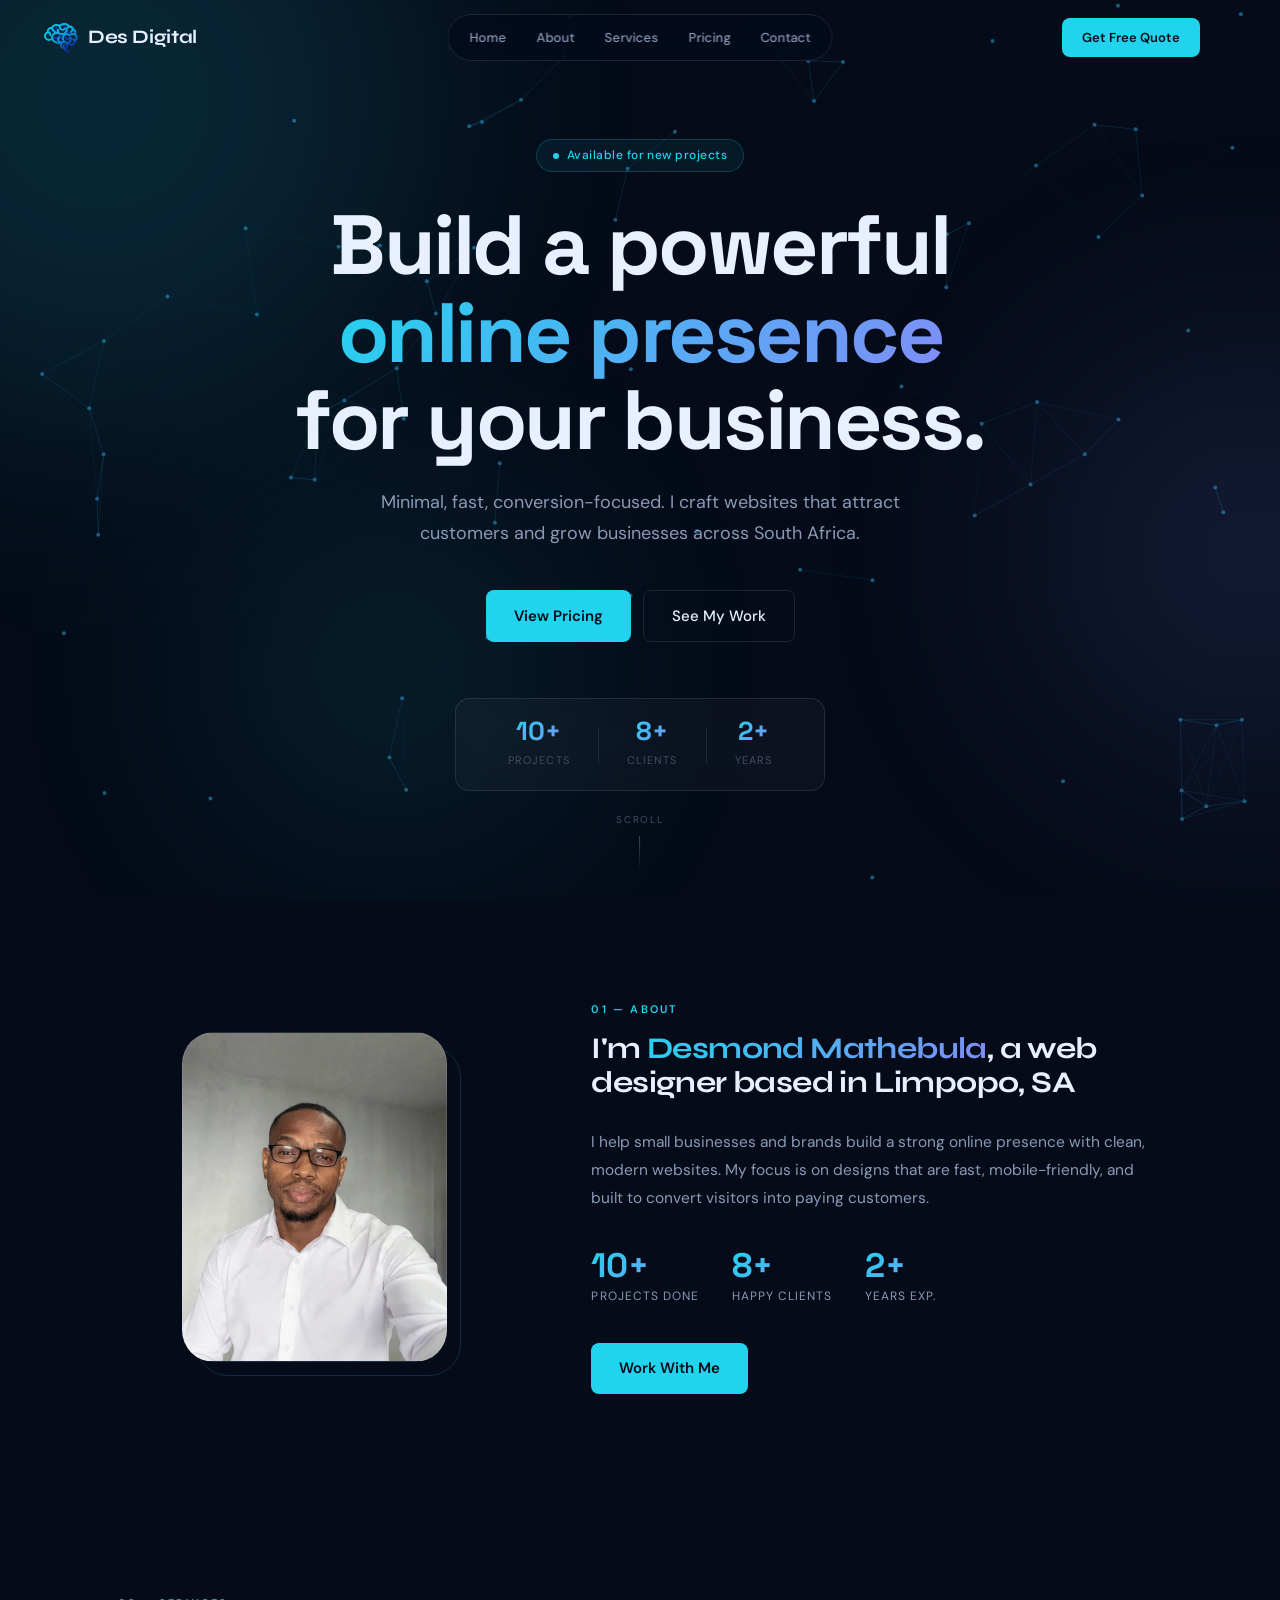
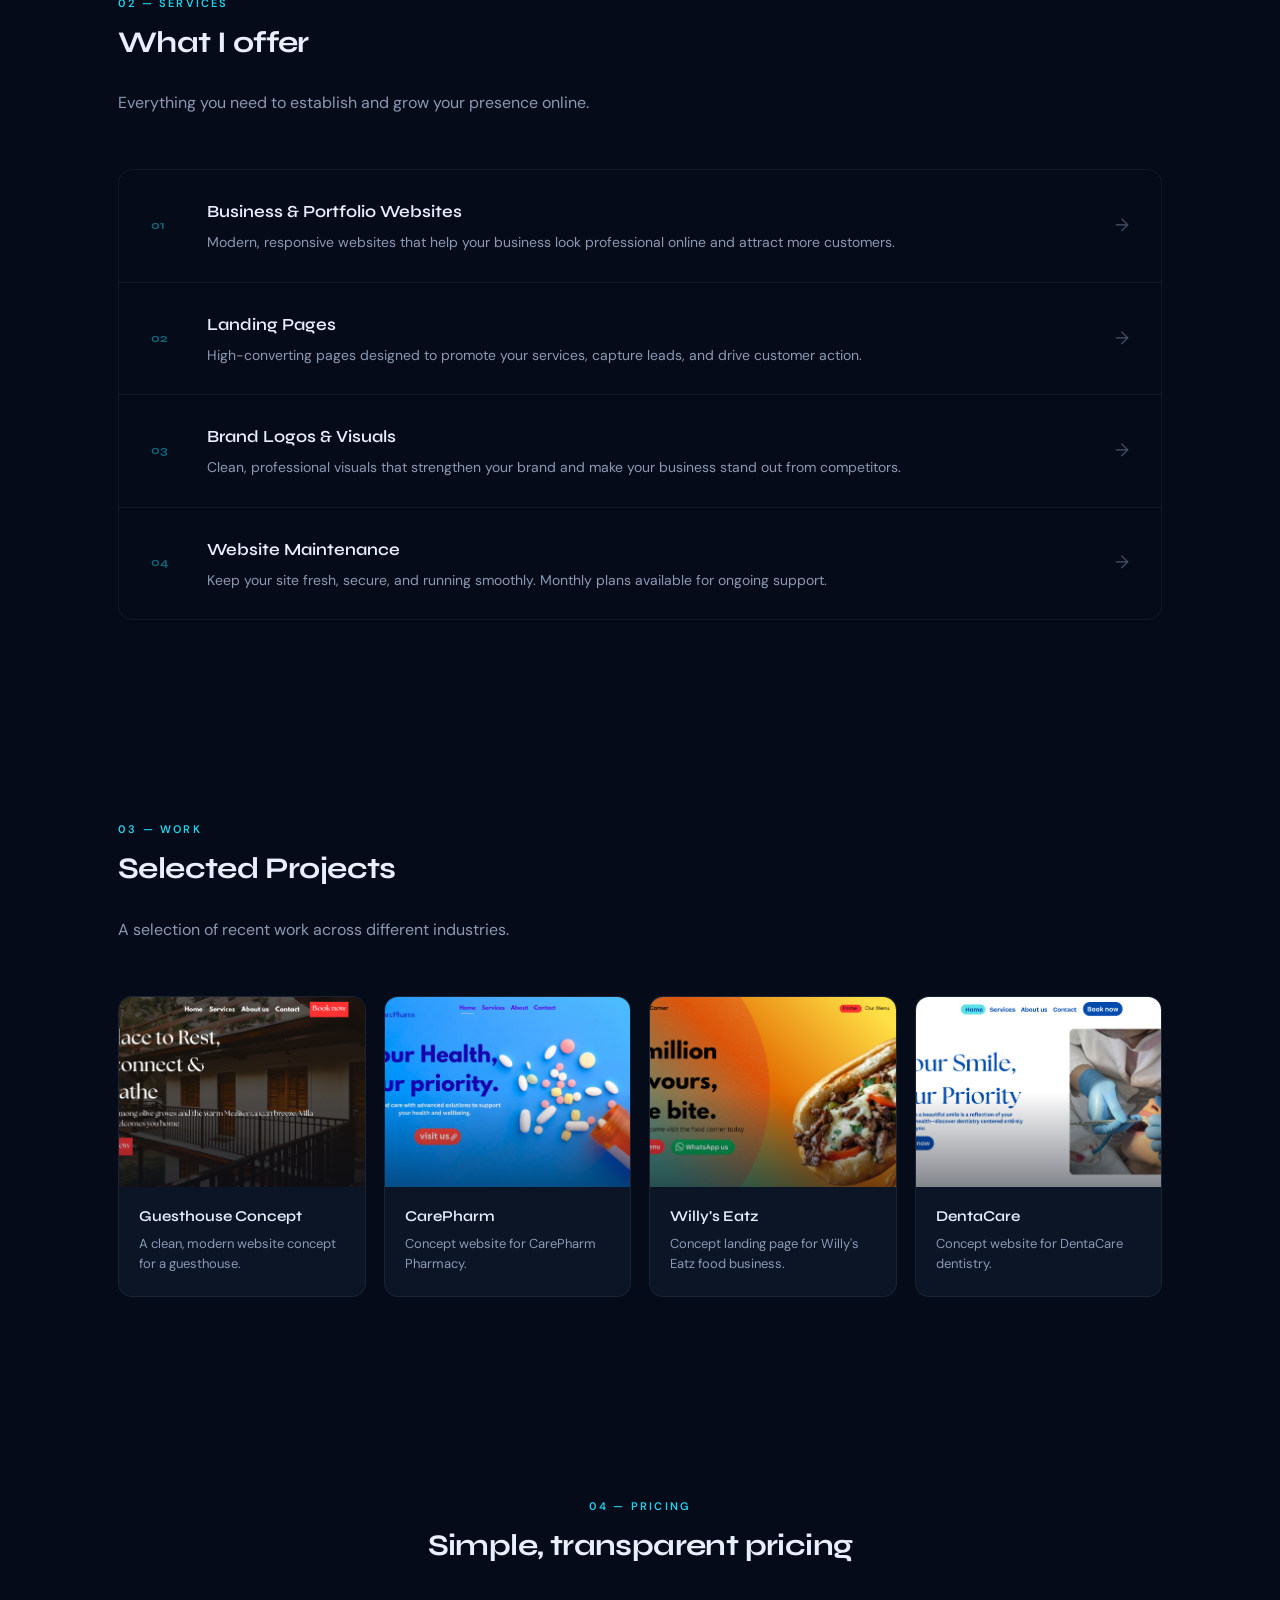
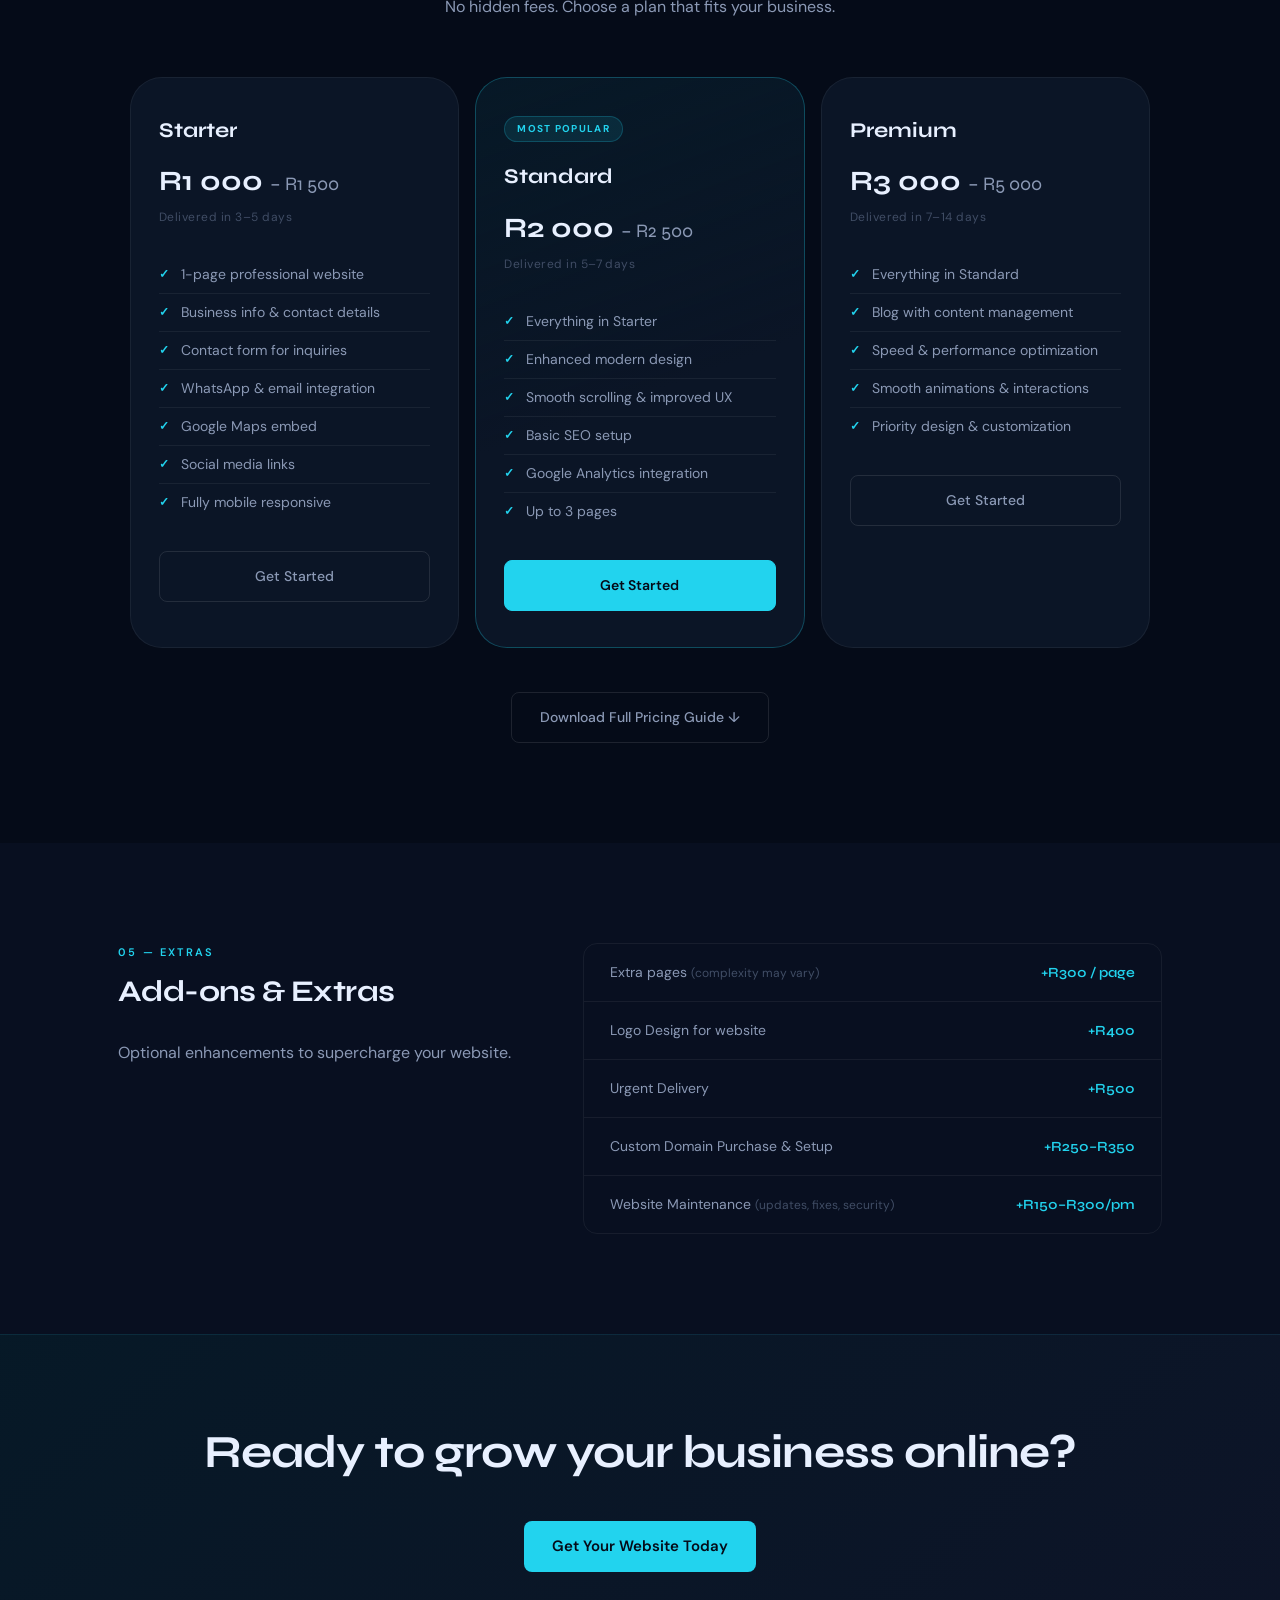
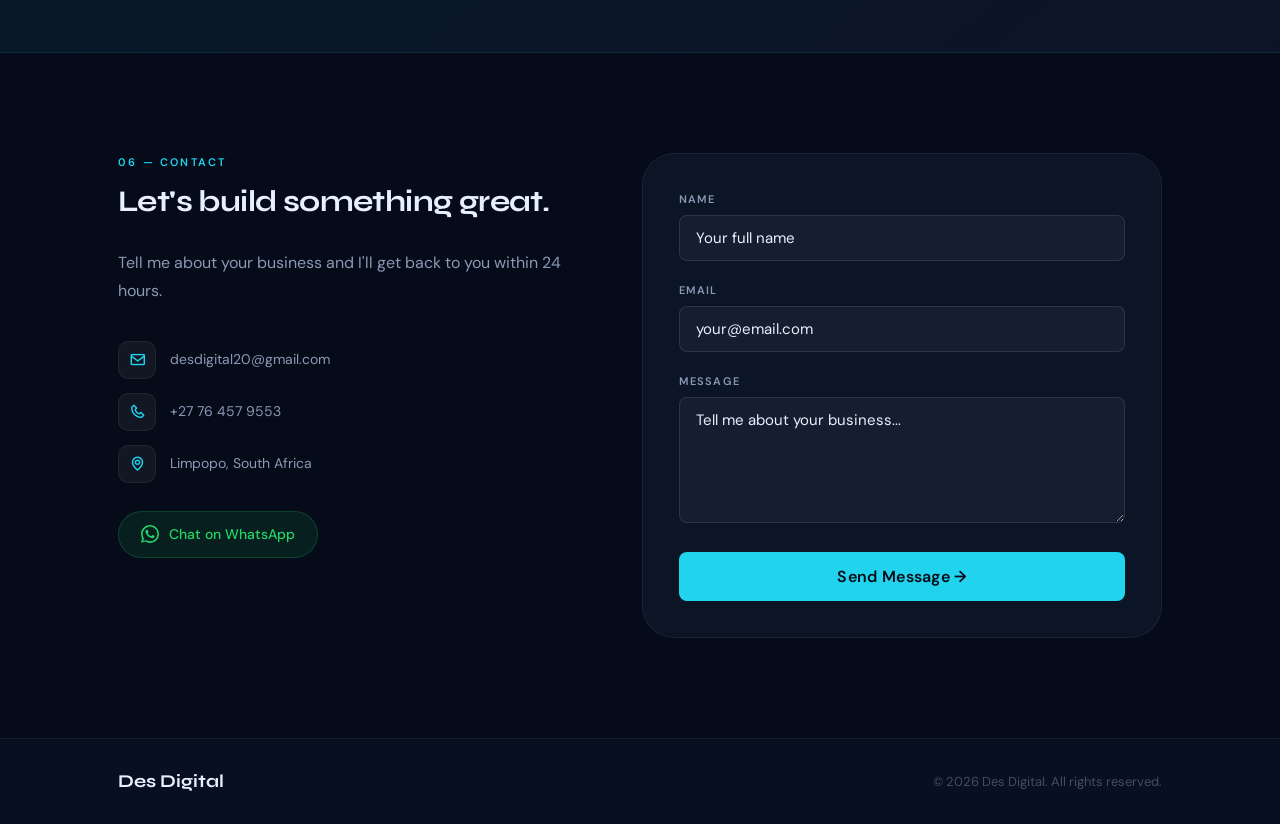
==== commit f42e21f1: "restyle" ====
--- a/index.html
+++ b/index.html
@@ -3,344 +3,352 @@
 <head>
   <meta charset="UTF-8">
   <meta name="viewport" content="width=device-width, initial-scale=1.0">
-  <meta name="description" content="Affordable web design for all kinds of businesses. Websites from R1000. Fast, modern and mobile-friendly.">
-  <title>Des Digital | Affordable Web Design</title>
-  <link href="https://fonts.googleapis.com/css2?family=Poppins:wght@300;500;700&display=swap" rel="stylesheet">
+  <meta name="description" content="Des Digital — Premium web design for ambitious businesses. Fast, modern, conversion-focused websites from R1000.">
+  <title>Des Digital | Web Design Studio</title>
+  <link href="https://fonts.googleapis.com/css2?family=Space+Grotesk:wght@700&display=swap" rel="stylesheet">
   <link rel="stylesheet" href="styles.css">
   <link href='https://unpkg.com/boxicons@2.1.4/css/boxicons.min.css' rel='stylesheet'>
-  <link rel="icon" type="image/png" href="logo.png">
-
-<!-- Google tag (gtag.js) -->
-<script async src="https://www.googletagmanager.com/gtag/js?id=G-DVZK06VC3W"></script>
-<script>
-  window.dataLayer = window.dataLayer || [];
-  function gtag(){dataLayer.push(arguments);}
-  gtag('js', new Date());
-
-  gtag('config', 'G-DVZK06VC3W');
-</script>
-  
+  <link rel="icon" type="image/png" href="media/logo.png">
+  <script async src="https://www.googletagmanager.com/gtag/js?id=G-DVZK06VC3W"></script>
+  <script>
+    window.dataLayer = window.dataLayer || [];
+    function gtag(){dataLayer.push(arguments);}
+    gtag('js', new Date());
+    gtag('config', 'G-DVZK06VC3W');
+  </script>
 </head>
 <body>
 
-<svg style="display: none">
-  <filter id="glass-distortion">
-    <feTurbulence type="turbulence" baseFrequency="0.008" numOctaves="2" result="noise" />
-    <feDisplacementMap in="SourceGraphic" in2="noise" scale="77" />
-  </filter>
-</svg>
-
-<div class="logo">
-  <img src="logo.png" alt="Des Digital logo" style="width: 55px; height: 55px; vertical-align: middle; margin-right: 0px;">
-  Des Digital
-</div>
-
-<div class="glassNav">
-  <nav class="glass-nav">
-  <div class="glass-filter"></div>
-  <div class="glass-overlay"></div>
-  <div class="glass-specular"></div>
-  <div class="glass-content">
+  <!-- Ambient background orbs -->
+  <div class="bg-orbs" aria-hidden="true">
+    <div class="orb orb-1"></div>
+    <div class="orb orb-2"></div>
+    <div class="orb orb-3"></div>
+  </div>
+
+  <!-- Logo (desktop) -->
+  <a href="#" class="logo" aria-label="Des Digital home">
+    <img src="media/logo.png" alt="" width="36" height="36">
+    <span>Des Digital</span>
+  </a>
+
+  <!-- Centred pill nav -->
+  <nav class="glass-nav" role="navigation" aria-label="Main navigation">
     <ul class="nav-list">
-      <li><a href="#" class="nav-item active">Home</a></li>
-      <li><a href='#about' class="nav-item">About</a></li>
+      <li><a href="#"        class="nav-item active">Home</a></li>
+      <li><a href="#about"   class="nav-item">About</a></li>
       <li><a href="#services" class="nav-item">Services</a></li>
       <li><a href="#pricing" class="nav-item">Pricing</a></li>
       <li><a href="#contact" class="nav-item">Contact</a></li>
     </ul>
-  </div>
-</nav>
-</div>
-<a href="#contact" class="nav-cta">Get Free Quote</a>
-
-
-<section class="hero">
-  <canvas id="heroCanvas"></canvas>
-  <div class="content">
-    <div class="hero-logo">Des Digital</div>
-    <h1>Build a strong online presence for your business</h1>
-    <p>Minimal, fast, conversion-focused. We craft digital experiences for every kind of business and/or brand.</p>
-    <br>
-    <a href="#pricing" class="btn">Get Started</a>
-  </div>
-</section>
-
-<section id="about" class="about">
-  <div class="about-inner">
-    <div class="about-left">
-      <div class="about-img-wrap">
-        <div class="about-img-placeholder">
-          <span></span>
-        </div>
-        <div class="about-img-glow"></div>
-      </div>
-    </div>
-    <div class="about-right">
-      <p class="about-tag">Who I Am</p>
-      <h2 class="about-heading">I'm <span>Desmond Mathebula</span>, a web designer based in Limpopo, SA</h2>
-      <p class="about-bio">
-        I help small businesses and brands build a strong online presence with clean, modern websites. 
-        I focus on designs that are fast, mobile-friendly, and built to convert visitors into customers.
-      </p>
-      <div class="about-stats">
-        <div class="stat">
-          <h3>10+</h3>
-          <p>Projects Done</p>
-        </div>
-        <div class="stat">
-          <h3>8+</h3>
-          <p>Happy Clients</p>
-        </div>
-        <div class="stat">
-          <h3>2+</h3>
-          <p>Years Experience</p>
-        </div>
-      </div>
-      <a href="#contact" class="btn">Work With Me</a>
-    </div>
-  </div>
-</section>
-
-<section id="services" class="services">
-  <h2>What I offer</h2>
-  <br><br><br><br>
-  <div class="service-container">
-    <div class="card">
-      <p class="card-title">Business and Portfolio Websites</p>
-      <p class="small-desc">We design and develop modern, responsive websites that help your business look professional online and attract more customers.</p>
-      <div class="go-corner"><div class="go-arrow"></div></div>
-    </div>
-    <div class="card">
-      <p class="card-title">Landing Pages</p>
-      <p class="small-desc">High-converting landing pages designed to promote your services, capture leads, and drive customer action.</p>
-      <div class="go-corner"><div class="go-arrow"></div></div>
-    </div>
-    <div class="card">
-      <p class="card-title">Brand Logos and Posters</p>
-      <p class="small-desc">Clean, professional visuals that strengthen your brand and make your business stand out.</p>
-      <div class="go-corner"><div class="go-arrow"></div></div>
-    </div>
-    <div class="card">
-      <p class="card-title">Website Maintenance</p>
-      <p class="small-desc">Keep your website fresh, secure, and running smoothly. I handle updates, content changes, and fixes so you never have to worry about your site — monthly plans available</p>
-      <div class="go-corner"><div class="go-arrow"></div></div>
-    </div>
-  </div>
-</section>
-
-<section id="projects" class="projects">
-  <div class="project-body">
-    <h2>Projects</h2>
-  <br><br><br>
-  <p>Here are some of the projects I have worked on</p>
-  <br><br><br>
-
-  <div class="projects-container">
-
-    <div class="project-card">
-      <div class="project-image"></div>
-      <div class="category">Web Design</div>
-      <div class="project-content">
-        <h3 class="heading">Guesthouse Website Concept</h3>
-        <p class="description">A clean, modern website concept for a Guesthouse.</p>
-        
-      </div>
-    </div>
-
-    <div class="project-card">
-      <div class="project-image"></div>
-      <div class="category">Web Design</div>
-      <div class="project-info">
-        <h3 class="heading">CarePharm</h3>
-        <p class="description">Concept website for CarePharm Pharmacy.</p>
-        
-      </div>
-    </div>
-
-    <div class="project-card">
-      <div class="project-image"></div>
-      <div class="category">Web Design</div>
-      <div class="project-info">
-        <h3 class="heading">Willy's Eatz</h3>
-        <p class="description">Concept Landing page for Willy's Eatz food business</p>
-        
-      </div>
-    </div>
-
-    <div class="project-card">
-      <div class="project-image"></div>
-      <div class="category">Web Design</div>
-      <div class="project-info">
-        <h3 class="heading">DentaCare</h3>
-        <p class="description">Concept website for DentaCare dentistry.</p>
-        
-      </div>
-    </div>
-
-  </div>
-  </div>
-</section>
-
-<section id="pricing" class="pricing">
-  <h2>Pricing</h2>
-  <p>No hidden fees. Choose a plan that fits your business.</p>
-  <br><br>
-  <div class="container">
-
-    <div class="card_box1" id="basic">
-      <h2>Starter</h2>
-      <h3>R1000–R1500</h3>
-      <p class="delivery-time">Delivered in 3–5 days</p><br>
-      <ul>
-        <li>1-page professional website</li>
-        <li>Business info & contact details</li>
-        <li>Contact form for inquiries</li>
-        <li>WhatsApp & email button integration</li>
-        <li>Google Maps embed</li>
-        <li>Social media links</li>
-        <li>Fully mobile responsive design</li>
-      </ul><br>
-      <a href="#contact" class="plan-btn">Get Started</a>
-    </div>
-
-    <div class="card_box2 featured" id="standard">
-      <span class="popular-badge">Most Popular</span><br><br>
-      <h2>Standard</h2>
-      <h3>R2000–R2500</h3>
-      <p class="delivery-time">Delivered in 5–7 days</p><br>
-      <ul>
-        <li>Everything in Starter</li>
-        <li>Enhanced modern design</li>
-        <li>Smooth scrolling & improved UX</li>
-        <li>Basic SEO setup</li>
-        <li>Google Analytics integration</li>
-        <li>Up to 3 pages</li>
-      </ul><br>
-      <a href="#contact" class="plan-btn featured-btn">Get Started</a>
-    </div>
-
-    <div class="card_box3" id="premium">
-      <h2>Premium</h2>
-      <h3>R3000–R5000</h3>
-      <p class="delivery-time">Delivered in 7–14 days</p><br>
-      <ul>
-        <li>Everything in Standard</li>
-        <li>Blog section with content management</li>
-        <li>Speed & performance optimization</li>
-        <li>Smooth animations & interactions</li>
-        <li>Priority design & customization</li>
-      </ul><br>
-      <a href="#contact" class="plan-btn">Get Started</a>
-    </div>
-
-  </div>
-</section>
-<div class="pdf-btn">
-  <a href="/desdigital-pricing.pdf" download="DesDigital Pricing & Services">
-  <button class="download-btn">Download Pricing & Services ⬇</button>
-</a>
-</div>
-
-<section id="add-on" class="add-ons">
-  <h1>Add-ons & Extras</h1>
-  <p><p>Optional extras to enhance your website</p></p>
-  <br>
-  <div class="addOns">
-    <ul>
-  
-      <li>Extra pages (pricing may vary based on page complexity)
-        <span>+R300 per page</span>
-      </li>
-      <li>Logo Design for website 
-        <span>+R400</span></li>
-      <li>Urgent Delivery 
-        <span>+R500</span></li>
-      <li>Custom Domain purchase and setup
-        <span>+R250-R350</span></li>
-      <li>Website Maintenance(Content update, bug fixes, performance and security checks)
-        <span>+R150-R300/pm</span></li>
-    </ul>
-  </div>
-</section>
-
-<section style="text-align:center; padding:60px 20px;">
-  <h2>Ready to grow your business online?</h2>
-  <a href="#contact" class="btn">Get Your Website</a>
-</section>
-
-<section id="contact" class="contact-wrap">
-  <br>
-  <h1>Contact Me</h1><br>
-  <div class="contact-inner">
-    <div class="contact-left">
-      <div>
-        <h2>Let's buid a website for your business.</h2><br><br>
-        <p>Tell us about your business or project and I'll get back to you within 24 hours.</p>
-      </div>
-      <div>
-        <div class="contact-detail">
-          <div class="contact-icon"><i class='bx bx-envelope'></i></div>
-          <span>desdigital20@gmail.com</span>
-        </div>
-        <div class="contact-detail">
-          <div class="contact-icon"><i class='bx bx-phone'></i></div>
-          <span>+2776 457 9553</span>
-        </div>
-        <div class="contact-detail">
-          <div class="contact-icon"><i class='bx bx-map'></i></div>
-          <span>Limpopo, South Africa</span>
-        </div>
-      </div>
-    </div>
-
-    <div class="contact-right">
-      <form id="contactForm" action="https://formspree.io/f/xykbadjy" method="POST">
-        <h3>Send a message</h3>
-        <div class="field">
-          <label>Name</label>
-          <input type="text" name="name" placeholder="Your full name" required>
-        </div>
-        <div class="field">
-          <label>Email</label>
-          <input type="email" name="email" placeholder="your@email.com" required>
-        </div>
-        <div class="field">
-          <label>Message</label>
-          <textarea name="message" rows="4" placeholder="Tell me about your business..." required></textarea>
-        </div>
-        <button type="submit">Send message</button>
-      </form>
-    </div>
-
-  </div>
-</section>
-
-<div class="chat">
-  <a href="https://wa.me/27764579553?text=Hello%2C%20I%20found%20you%20on%20your%20website!"
-     target="_blank"
-     style="display:inline-flex;align-items:center;gap:10px;padding:12px 22px;background:#25D366;color:#fff;border-radius:50px;font-size:15px;font-weight:500;text-decoration:none;">
-    <svg width="20" height="20" viewBox="0 0 24 24" fill="white">
-      <path d="M17.472 14.382c-.297-.149-1.758-.867-2.03-.967-.273-.099-.471-.148-.67.15-.197.297-.767.966-.94 1.164-.173.199-.347.223-.644.075-.297-.15-1.255-.463-2.39-1.475-.883-.788-1.48-1.761-1.653-2.059-.173-.297-.018-.458.13-.606.134-.133.298-.347.446-.52.149-.174.198-.298.298-.497.099-.198.05-.371-.025-.52-.075-.149-.669-1.612-.916-2.207-.242-.579-.487-.5-.669-.51-.173-.008-.371-.01-.57-.01-.198 0-.52.074-.792.372-.272.297-1.04 1.016-1.04 2.479 0 1.462 1.065 2.875 1.213 3.074.149.198 2.096 3.2 5.077 4.487.709.306 1.262.489 1.694.625.712.227 1.36.195 1.871.118.571-.085 1.758-.719 2.006-1.413.248-.694.248-1.289.173-1.413-.074-.124-.272-.198-.57-.347z"/>
-      <path d="M12 0C5.373 0 0 5.373 0 12c0 2.123.558 4.117 1.534 5.847L.057 23.5l5.784-1.517A11.95 11.95 0 0012 24c6.627 0 12-5.373 12-12S18.627 0 12 0zm0 21.818a9.818 9.818 0 01-5.006-1.37l-.36-.214-3.714.974.99-3.617-.234-.371A9.818 9.818 0 1112 21.818z"/>
-    </svg>
-    Chat on WhatsApp
-  </a>
-
-  <a href="mailto:desdigital20@gmail.com?subject=Enquiry%20from%20your%20website"
-     style="display:inline-flex;align-items:center;gap:10px;padding:12px 22px;background:#fff;color:#111;border-radius:50px;font-size:15px;font-weight:500;text-decoration:none;border:1px solid #ddd;">
-    <svg width="18" height="18" viewBox="0 0 24 24" fill="none" stroke="currentColor" stroke-width="1.8" stroke-linecap="round" stroke-linejoin="round">
-      <rect x="2" y="4" width="20" height="16" rx="2"/>
-      <path d="M2 7l10 7 10-7"/>
-    </svg>
-    Send an email
-  </a>
-</div>
-<br>
-<br>
-<footer>
-  <p>© 2026 Des Digital</p>
-</footer>
-
-<script src="script.js"></script>
+  </nav>
+
+  <a href="#contact" class="nav-cta">Get Free Quote</a>
+
+  <!-- ═══ HERO ═══ -->
+  <section class="hero" id="home">
+    <canvas id="heroCanvas" aria-hidden="true"></canvas>
+    <div class="hero-content">
+      <div class="hero-badge">
+        <span class="badge-dot"></span>
+        Available for new projects
+      </div>
+      <h1 class="hero-heading">
+        Build a powerful<br>
+        <em>online presence</em><br>
+        for your business.
+      </h1>
+      <p class="hero-sub">Minimal, fast, conversion-focused. I craft websites that attract customers and grow businesses across South Africa.</p>
+      <div class="hero-actions">
+        <a href="#pricing" class="btn btn-primary">View Pricing</a>
+        <a href="#projects" class="btn btn-ghost">See My Work</a>
+      </div>
+      <div class="hero-stats">
+        <div class="hero-stat"><strong>10+</strong><span>Projects</span></div>
+        <div class="hero-stat-div"></div>
+        <div class="hero-stat"><strong>8+</strong><span>Clients</span></div>
+        <div class="hero-stat-div"></div>
+        <div class="hero-stat"><strong>2+</strong><span>Years</span></div>
+      </div>
+    </div>
+    <div class="hero-scroll" aria-hidden="true">
+      <span>scroll</span>
+      <div class="scroll-line"></div>
+    </div>
+  </section>
+
+  <!-- ═══ ABOUT ═══ -->
+  <section id="about" class="about">
+    <div class="section-inner about-inner">
+      <div class="about-image-col">
+        <div class="about-img-frame">
+          <div class="about-img-main"></div>
+          <div class="about-img-deco"></div>
+        </div>
+      </div>
+      <div class="about-text-col">
+        <p class="section-label">01 — About</p>
+        <h2 class="section-heading">I'm <span class="grad-text">Desmond Mathebula</span>, a web designer based in Limpopo, SA</h2>
+        <p class="about-bio">I help small businesses and brands build a strong online presence with clean, modern websites. My focus is on designs that are fast, mobile-friendly, and built to convert visitors into paying customers.</p>
+        <div class="about-stats">
+          <div class="stat"><h3>10+</h3><p>Projects Done</p></div>
+          <div class="stat"><h3>8+</h3><p>Happy Clients</p></div>
+          <div class="stat"><h3>2+</h3><p>Years Exp.</p></div>
+        </div>
+        <a href="#contact" class="btn btn-primary">Work With Me</a>
+      </div>
+    </div>
+  </section>
+
+  <!-- ═══ SERVICES ═══ -->
+  <section id="services" class="services">
+    <div class="section-inner">
+      <div class="services-header">
+        <p class="section-label">02 — Services</p>
+        <h2 class="section-heading">What I offer</h2>
+        <p class="section-sub">Everything you need to establish and grow your presence online.</p>
+      </div>
+      <div class="services-list">
+        <div class="service-row">
+          <span class="svc-num">01</span>
+          <div class="svc-body">
+            <h3>Business &amp; Portfolio Websites</h3>
+            <p>Modern, responsive websites that help your business look professional online and attract more customers.</p>
+          </div>
+          <span class="svc-arrow">→</span>
+        </div>
+        <div class="service-row">
+          <span class="svc-num">02</span>
+          <div class="svc-body">
+            <h3>Landing Pages</h3>
+            <p>High-converting pages designed to promote your services, capture leads, and drive customer action.</p>
+          </div>
+          <span class="svc-arrow">→</span>
+        </div>
+        <div class="service-row">
+          <span class="svc-num">03</span>
+          <div class="svc-body">
+            <h3>Brand Logos &amp; Visuals</h3>
+            <p>Clean, professional visuals that strengthen your brand and make your business stand out from competitors.</p>
+          </div>
+          <span class="svc-arrow">→</span>
+        </div>
+        <div class="service-row">
+          <span class="svc-num">04</span>
+          <div class="svc-body">
+            <h3>Website Maintenance</h3>
+            <p>Keep your site fresh, secure, and running smoothly. Monthly plans available for ongoing support.</p>
+          </div>
+          <span class="svc-arrow">→</span>
+        </div>
+      </div>
+    </div>
+  </section>
+
+  <!-- ═══ PROJECTS ═══ -->
+  <section id="projects" class="projects">
+    <div class="section-inner">
+      <p class="section-label">03 — Work</p>
+      <h2 class="section-heading">Selected Projects</h2>
+      <p class="section-sub">A selection of recent work across different industries.</p>
+      <div class="projects-grid">
+        <div class="project-card">
+          <div class="project-img" style="background-image:url('media/p1.png')">
+            <div class="project-overlay"><span>Web Design</span></div>
+          </div>
+          <div class="project-meta">
+            <h3>Guesthouse Concept</h3>
+            <p>A clean, modern website concept for a guesthouse.</p>
+          </div>
+        </div>
+        <div class="project-card">
+          <div class="project-img" style="background-image:url('media/p2.png')">
+            <div class="project-overlay"><span>Web Design</span></div>
+          </div>
+          <div class="project-meta">
+            <h3>CarePharm</h3>
+            <p>Concept website for CarePharm Pharmacy.</p>
+          </div>
+        </div>
+        <div class="project-card">
+          <div class="project-img" style="background-image:url('media/p3.png')">
+            <div class="project-overlay"><span>Web Design</span></div>
+          </div>
+          <div class="project-meta">
+            <h3>Willy's Eatz</h3>
+            <p>Concept landing page for Willy's Eatz food business.</p>
+          </div>
+        </div>
+        <div class="project-card">
+          <div class="project-img" style="background-image:url('media/p4.png')">
+            <div class="project-overlay"><span>Web Design</span></div>
+          </div>
+          <div class="project-meta">
+            <h3>DentaCare</h3>
+            <p>Concept website for DentaCare dentistry.</p>
+          </div>
+        </div>
+      </div>
+    </div>
+  </section>
+
+  <!-- ═══ PRICING ═══ -->
+  <section id="pricing" class="pricing">
+    <div class="section-inner">
+      <div class="pricing-header">
+        <p class="section-label">04 — Pricing</p>
+        <h2 class="section-heading">Simple, transparent pricing</h2>
+        <p class="section-sub">No hidden fees. Choose a plan that fits your business.</p>
+      </div>
+      <div class="pricing-grid">
+        <div class="pricing-card" id="basic">
+          <p class="pricing-tier">Starter</p>
+          <p class="pricing-price">R1 000 <span>– R1 500</span></p>
+          <p class="pricing-eta">Delivered in 3–5 days</p>
+          <ul class="pricing-features">
+            <li>1-page professional website</li>
+            <li>Business info &amp; contact details</li>
+            <li>Contact form for inquiries</li>
+            <li>WhatsApp &amp; email integration</li>
+            <li>Google Maps embed</li>
+            <li>Social media links</li>
+            <li>Fully mobile responsive</li>
+          </ul>
+          <a href="#contact" class="plan-btn">Get Started</a>
+        </div>
+
+        <div class="pricing-card pricing-featured" id="standard">
+          <span class="popular-badge">Most Popular</span>
+          <p class="pricing-tier">Standard</p>
+          <p class="pricing-price">R2 000 <span>– R2 500</span></p>
+          <p class="pricing-eta">Delivered in 5–7 days</p>
+          <ul class="pricing-features">
+            <li>Everything in Starter</li>
+            <li>Enhanced modern design</li>
+            <li>Smooth scrolling &amp; improved UX</li>
+            <li>Basic SEO setup</li>
+            <li>Google Analytics integration</li>
+            <li>Up to 3 pages</li>
+          </ul>
+          <a href="#contact" class="plan-btn plan-btn-featured">Get Started</a>
+        </div>
+
+        <div class="pricing-card" id="premium">
+          <p class="pricing-tier">Premium</p>
+          <p class="pricing-price">R3 000 <span>– R5 000</span></p>
+          <p class="pricing-eta">Delivered in 7–14 days</p>
+          <ul class="pricing-features">
+            <li>Everything in Standard</li>
+            <li>Blog with content management</li>
+            <li>Speed &amp; performance optimization</li>
+            <li>Smooth animations &amp; interactions</li>
+            <li>Priority design &amp; customization</li>
+          </ul>
+          <a href="#contact" class="plan-btn">Get Started</a>
+        </div>
+      </div>
+      <div class="pdf-row">
+        <a href="/desdigital-pricing.pdf" download="DesDigital Pricing &amp; Services" class="btn btn-outline">Download Full Pricing Guide ↓</a>
+      </div>
+    </div>
+  </section>
+
+  <!-- ═══ ADD-ONS ═══ -->
+  <section id="add-on" class="addons">
+    <div class="section-inner addons-inner">
+      <div class="addons-head">
+        <p class="section-label">05 — Extras</p>
+        <h2 class="section-heading">Add-ons &amp; Extras</h2>
+        <p class="section-sub">Optional enhancements to supercharge your website.</p>
+      </div>
+      <div class="addons-table">
+        <div class="addon-row">
+          <span class="addon-name">Extra pages <em>(complexity may vary)</em></span>
+          <span class="addon-price">+R300 / page</span>
+        </div>
+        <div class="addon-row">
+          <span class="addon-name">Logo Design for website</span>
+          <span class="addon-price">+R400</span>
+        </div>
+        <div class="addon-row">
+          <span class="addon-name">Urgent Delivery</span>
+          <span class="addon-price">+R500</span>
+        </div>
+        <div class="addon-row">
+          <span class="addon-name">Custom Domain Purchase &amp; Setup</span>
+          <span class="addon-price">+R250–R350</span>
+        </div>
+        <div class="addon-row">
+          <span class="addon-name">Website Maintenance <em>(updates, fixes, security)</em></span>
+          <span class="addon-price">+R150–R300/pm</span>
+        </div>
+      </div>
+    </div>
+  </section>
+
+  <!-- ═══ CTA STRIP ═══ -->
+  <section class="cta-strip">
+    <div class="section-inner cta-inner">
+      <h2>Ready to grow your business online?</h2>
+      <a href="#contact" class="btn btn-primary">Get Your Website Today</a>
+    </div>
+  </section>
+
+  <!-- ═══ CONTACT ═══ -->
+  <section id="contact" class="contact">
+    <div class="section-inner contact-inner">
+      <div class="contact-left">
+        <p class="section-label">06 — Contact</p>
+        <h2 class="section-heading">Let's build something great.</h2>
+        <p class="contact-sub">Tell me about your business and I'll get back to you within 24 hours.</p>
+        <div class="contact-details">
+          <a href="mailto:desdigital20@gmail.com" class="contact-item">
+            <span class="c-icon"><i class='bx bx-envelope'></i></span>
+            <span>desdigital20@gmail.com</span>
+          </a>
+          <a href="tel:+27764579553" class="contact-item">
+            <span class="c-icon"><i class='bx bx-phone'></i></span>
+            <span>+27 76 457 9553</span>
+          </a>
+          <div class="contact-item">
+            <span class="c-icon"><i class='bx bx-map'></i></span>
+            <span>Limpopo, South Africa</span>
+          </div>
+        </div>
+        <a href="https://wa.me/27764579553?text=Hello%2C%20I%20found%20you%20on%20your%20website!" target="_blank" rel="noopener" class="wa-btn">
+          <svg width="18" height="18" viewBox="0 0 24 24" fill="currentColor" aria-hidden="true">
+            <path d="M17.472 14.382c-.297-.149-1.758-.867-2.03-.967-.273-.099-.471-.148-.67.15-.197.297-.767.966-.94 1.164-.173.199-.347.223-.644.075-.297-.15-1.255-.463-2.39-1.475-.883-.788-1.48-1.761-1.653-2.059-.173-.297-.018-.458.13-.606.134-.133.298-.347.446-.52.149-.174.198-.298.298-.497.099-.198.05-.371-.025-.52-.075-.149-.669-1.612-.916-2.207-.242-.579-.487-.5-.669-.51-.173-.008-.371-.01-.57-.01-.198 0-.52.074-.792.372-.272.297-1.04 1.016-1.04 2.479 0 1.462 1.065 2.875 1.213 3.074.149.198 2.096 3.2 5.077 4.487.709.306 1.262.489 1.694.625.712.227 1.36.195 1.871.118.571-.085 1.758-.719 2.006-1.413.248-.694.248-1.289.173-1.413-.074-.124-.272-.198-.57-.347zM12 0C5.373 0 0 5.373 0 12c0 2.123.558 4.117 1.534 5.847L.057 23.5l5.784-1.517A11.95 11.95 0 0012 24c6.627 0 12-5.373 12-12S18.627 0 12 0zm0 21.818a9.818 9.818 0 01-5.006-1.37l-.36-.214-3.714.974.99-3.617-.234-.371A9.818 9.818 0 1112 21.818z"/>
+          </svg>
+          Chat on WhatsApp
+        </a>
+      </div>
+      <div class="contact-right">
+        <form id="contactForm" action="https://formspree.io/f/xykbadjy" method="POST">
+          <div class="form-field">
+            <label for="name">Name</label>
+            <input type="text" id="name" name="name" placeholder="Your full name" required>
+          </div>
+          <div class="form-field">
+            <label for="email">Email</label>
+            <input type="email" id="email" name="email" placeholder="your@email.com" required>
+          </div>
+          <div class="form-field">
+            <label for="message">Message</label>
+            <textarea id="message" name="message" rows="5" placeholder="Tell me about your business..." required></textarea>
+          </div>
+          <button type="submit" class="submit-btn">Send Message →</button>
+        </form>
+      </div>
+    </div>
+  </section>
+
+  <footer class="footer">
+    <div class="section-inner footer-inner">
+      <span class="footer-brand">Des Digital</span>
+      <p class="footer-copy">© 2026 Des Digital. All rights reserved.</p>
+    </div>
+  </footer>
+
+  <script src="script.js"></script>
 </body>
 </html>
--- a/styles.css
+++ b/styles.css
@@ -1,868 +1,586 @@
-@import url('https://fonts.googleapis.com/css2?family=Playfair+Display:wght@600&family=Nunito:wght@300;400;500;600&family=Poppins:wght@400;500;600;700&display=swap');
-
-html {
-  scroll-behavior: smooth;
-}
-
-* {
-  margin: 0;
-  padding: 0;
-  box-sizing: border-box;
-  font-family: 'Poppins', sans-serif;
-}
-
+
+
+@import url('https://fonts.googleapis.com/css2?family=Syne:wght@400;600;700;800&family=DM+Sans:ital,opsz,wght@0,9..40,300;0,9..40,400;0,9..40,500;0,9..40,600;1,9..40,300&display=swap');
+
+/* ── DESIGN TOKENS ── */
+:root {
+  --bg:           #050b18;
+  --bg-2:         #080f20;
+  --bg-card:      #0b1526;
+  --accent:       #22d3ee;
+  --accent-soft:  rgba(34, 211, 238, 0.12);
+  --accent-glow:  rgba(34, 211, 238, 0.28);
+  --indigo:       #818cf8;
+  --text:         #e8f0ff;
+  --text-dim:     #8b99b5;
+  --text-muted:   #404d65;
+  --border:       rgba(255,255,255,0.06);
+  --border-med:   rgba(255,255,255,0.10);
+  --r-sm: 8px; --r-md: 14px; --r-lg: 22px; --r-xl: 32px;
+  --ease: cubic-bezier(0.4, 0, 0.2, 1);
+}
+
+/* ── RESET ── */
+*, *::before, *::after { margin:0; padding:0; box-sizing:border-box; }
+html { scroll-behavior: smooth; }
 body {
-  background: #0f172a;
-  color: #e5e7eb;
+  background: var(--bg);
+  color: var(--text);
+  font-family: 'DM Sans', sans-serif;
+  font-size: 16px;
+  line-height: 1.65;
   overflow-x: hidden;
 }
+img { display: block; max-width: 100%; }
+a { color: inherit; }
+
+/* ── AMBIENT ORBS ── */
+.bg-orbs {
+  position: fixed; inset: 0;
+  pointer-events: none; z-index: 0; overflow: hidden;
+}
+.orb {
+  position: absolute; border-radius: 50%;
+  filter: blur(130px); opacity: 0.14;
+  animation: orb-float 18s ease-in-out infinite alternate;
+}
+.orb-1 { width:640px; height:640px; background:#22d3ee; top:-220px; left:-220px; animation-delay:0s; }
+.orb-2 { width:420px; height:420px; background:#818cf8; top:38%; right:-180px; animation-delay:-6s; }
+.orb-3 { width:320px; height:320px; background:#22d3ee; bottom:8%; left:18%; animation-delay:-12s; }
+@keyframes orb-float {
+  0%   { transform: translate(0,0) scale(1); }
+  100% { transform: translate(50px, 70px) scale(1.08); }
+}
+
+/* ── LAYOUT ── */
+.section-inner {
+  max-width: 1100px;
+  margin: 0 auto;
+  padding: 0 28px;
+  position: relative; z-index: 1;
+}
+section { padding: 100px 0; position: relative; z-index: 1; }
+
+/* ── TYPOGRAPHY PRIMITIVES ── */
+.section-label {
+  font-size: 11px; font-weight: 600;
+  letter-spacing: 0.2em; text-transform: uppercase;
+  color: var(--accent); margin-bottom: 14px;
+  font-family: 'DM Sans', sans-serif;
+}
+.section-heading {
+  font-family: 'Syne', sans-serif;
+  font-size: clamp(20px, 3vw, 30px);
+  font-weight: 700; line-height: 1.12;
+  color: var(--text); margin-bottom: 30px;
+  letter-spacing: -0.02em;
+}
+.section-sub {
+  font-size: 16px; color: var(--text-dim);
+  line-height: 1.75; max-width: 480px;
+}
+.grad-text {
+  background: linear-gradient(130deg, #22d3ee 0%, #818cf8 100%);
+  -webkit-background-clip: text; background-clip: text;
+  -webkit-text-fill-color: transparent;
+}
+
+/* ── BUTTONS ── */
+.btn {
+  display: inline-flex; align-items: center; gap: 8px;
+  padding: 13px 28px; border-radius: var(--r-sm);
+  font-family: 'DM Sans', sans-serif;
+  font-size: 15px; font-weight: 500;
+  text-decoration: none; cursor: pointer; border: none;
+  transition: all 0.28s var(--ease);
+}
+.btn-primary {
+  background: var(--accent); color: #050b18; font-weight: 600;
+}
+.btn-primary:hover {
+  background: #3ddaf5;
+  transform: translateY(-2px);
+  box-shadow: 0 14px 36px var(--accent-glow);
+}
+.btn-ghost {
+  background: transparent; color: var(--text);
+  border: 1px solid var(--border-med);
+}
+.btn-ghost:hover {
+  background: var(--accent-soft);
+  border-color: rgba(34,211,238,0.3);
+  color: var(--accent);
+}
+.btn-outline {
+  background: transparent; color: var(--text-dim);
+  border: 1px solid var(--border-med); font-size: 14px;
+}
+.btn-outline:hover { border-color: var(--accent); color: var(--accent); }
 
 /* ── LOGO ── */
 .logo {
-  font-weight: 700;
-  font-size: 22px;
-  position: fixed;
-  top: 20px;
-  left: 50px;
-  color: white;
-  z-index: 1000;
-  display: none;
-  align-items: center;
-}
-
-/* ── HERO LOGO ── */
-.hero-logo {
-  display: block;
-  font-weight: 700;
-  font-size: 22px;
-  color: white;
-  margin-bottom: 20px;
-  text-align: center;
-}
+  position: fixed; top: 20px; left: 44px;
+  display: none; align-items: center; gap: 10px;
+  text-decoration: none;
+  font-family: 'Syne', sans-serif; font-weight: 700; font-size: 19px;
+  color: var(--text); letter-spacing: -0.02em; z-index: 1000;
+}
+.logo img { width: 34px; height: 34px; border-radius: 8px; }
 
 /* ── GLASS NAV ── */
 .glass-nav {
-  --bg-color: rgba(255, 255, 255, 0.25);
-  --highlight: rgba(255, 255, 255, 0.75);
-  --text: #ffffff;
-  position: relative;
-  width: 100%;
-  max-width: 100%;
-  border-radius: 12px;
-  overflow: visible;
-  background: transparent;
-  pointer-events: all;
-}
-
-.glassNav {
-  position: fixed;
-  top: 12px;
-  left: 50%;
-  transform: translateX(-50%);
-  width: 92%;
+  position: fixed; top: 14px; left: 50%; transform: translateX(-50%);
   z-index: 1000;
-  display: flex;
-  justify-content: center;
-  pointer-events: none;
-}
-
-.glass-filter,
-.glass-overlay,
-.glass-specular {
-  position: absolute;
-  inset: 0;
-  border-radius: inherit;
-  pointer-events: none;
-}
-
-.glass-filter {
-  z-index: 1;
-  backdrop-filter: blur(4px);
-  filter: url(#glass-distortion) saturate(120%) brightness(1.15);
-}
-
-.glass-overlay {
-  z-index: 2;
-  background: var(--bg-color);
-}
-
-.glass-specular {
-  z-index: 3;
-  box-shadow: inset 1px 1px 1px var(--highlight);
-}
-
-.glass-content {
-  position: relative;
-  z-index: 4;
-  padding: 10px;
-}
-
-.nav-list {
-  list-style: none;
-  margin: 0;
-  padding: 0;
-  display: flex;
-  flex-wrap: nowrap;
-  justify-content: center;
-  gap: 2px;
-}
-
+  background: rgba(5, 11, 24, 0.72);
+  backdrop-filter: blur(22px) saturate(200%);
+  -webkit-backdrop-filter: blur(22px) saturate(200%);
+  border: 1px solid var(--border-med);
+  border-radius: 50px; padding: 5px 7px;
+}
+.nav-list { list-style: none; display: flex; gap: 2px; }
 .nav-item {
-  color: var(--text);
+  display: block; padding: 7px 14px; border-radius: 50px;
+  font-family: 'DM Sans', sans-serif; font-size: 13px; font-weight: 500;
+  color: var(--text-dim); text-decoration: none;
+  transition: all 0.22s var(--ease); white-space: nowrap;
+}
+.nav-item:hover { color: var(--text); background: rgba(255,255,255,0.08); }
+.nav-item.active { color: var(--text); background: rgba(255,255,255,0.11); }
+
+/* ── NAV CTA ── */
+.nav-cta {
+  position: fixed; bottom: 24px; right: 20px;
+  padding: 12px 22px; border-radius: 50px;
+  background: var(--accent); color: #050b18;
   text-decoration: none;
-  font-weight: 500;
-  font-size: 11px;
-  padding: 6px 8px;
-  border-radius: 8px;
-  transition: background-color 0.2s ease;
-  white-space: nowrap;
-  pointer-events: all;
-}
-
-.nav-item:hover {
-  background-color: rgba(255, 255, 255, 0.1);
-}
-
-.nav-item.active {
-  background-color: rgba(255, 255, 255, 0.2);
-}
-
-/* ── FLOATING GET FREE QUOTE BUTTON (mobile default) ── */
-.nav-cta {
-  position: fixed;
-  bottom: 24px;
-  right: 20px;
-  padding: 12px 20px;
-  border-radius: 50px;
-  background: linear-gradient(135deg, #38bdf8, #22c55e);
-  color: white;
-  text-decoration: none;
-  font-weight: 600;
-  font-size: 14px;
-  z-index: 1000;
-  transition: 0.3s;
-  box-shadow: 0 4px 20px rgba(56, 189, 248, 0.4);
-}
-
-.nav-cta:hover {
-  transform: translateY(-2px);
-  box-shadow: 0 8px 24px rgba(56, 189, 248, 0.5);
-}
-
-@media (prefers-color-scheme: dark) {
-  .glass-nav {
-    --bg-color: rgba(0, 0, 0, 0.25);
-    --highlight: rgba(255, 255, 255, 0.15);
-  }
-}
+  font-family: 'DM Sans', sans-serif; font-weight: 600; font-size: 14px;
+  z-index: 1000; transition: all 0.28s var(--ease);
+  box-shadow: 0 4px 22px var(--accent-glow);
+}
+.nav-cta:hover { transform: translateY(-2px); box-shadow: 0 10px 32px rgba(34,211,238,0.45); }
 
 /* ── HERO ── */
 .hero {
   min-height: 100vh;
-  display: flex;
-  align-items: center;
-  justify-content: center;
-  background-repeat: no-repeat;
-  background-position: center;
-  background-size: cover;
-  padding: 100px 20px 80px;
-  position: relative;
-}
-
+  display: flex; align-items: center; justify-content: center;
+  padding: 120px 28px 90px;
+  position: relative; overflow: hidden;
+}
 #heroCanvas {
-  position: absolute;
-  top: 0;
-  left: 0;
-  width: 100%;
-  height: 100%;
-  z-index: 0;
-}
-
-.content {
-  position: relative;
-  z-index: 1;
-  max-width: 600px;
-  width: 100%;
-  text-align: center;
-  margin: 0 auto;
-}
-
-.hero h1 {
-  font-size: clamp(28px, 6vw, 64px);
-  font-weight: 800;
-  background: linear-gradient(to right, #12cbc2, #13a168);
-  -webkit-background-clip: text;
-  background-clip: text;
+  position: absolute; inset: 0;
+  width: 100%; height: 100%;
+  z-index: 0; opacity: 0.45;
+}
+.hero-content {
+  position: relative; z-index: 1;
+  max-width: 800px; width: 100%; text-align: center;
+}
+.hero-badge {
+  display: inline-flex; align-items: center; gap: 8px;
+  padding: 6px 16px; border-radius: 50px;
+  border: 1px solid rgba(34,211,238,0.22);
+  background: rgba(34,211,238,0.07);
+  font-size: 12px; font-weight: 500; color: var(--accent);
+  letter-spacing: 0.04em; margin-bottom: 30px;
+}
+.badge-dot {
+  width: 6px; height: 6px; border-radius: 50%; background: var(--accent);
+  animation: badge-pulse 2.2s ease-in-out infinite;
+}
+@keyframes badge-pulse {
+  0%,100% { opacity:1; transform:scale(1); }
+  50%      { opacity:0.45; transform:scale(0.75); }
+}
+.hero-heading {
+  font-family: 'Space Grotesk', sans-serif;
+  font-size: clamp(40px, 7.5vw, 84px);
+  font-weight: 800; line-height: 1.04;
+  letter-spacing: -0.03em; color: var(--text);
+  margin-bottom: 22px;
+}
+.hero-heading em {
+  font-style: normal;
+  background: linear-gradient(130deg, #22d3ee 0%, #818cf8 100%);
+  -webkit-background-clip: text; background-clip: text;
   -webkit-text-fill-color: transparent;
 }
-
-.hero p {
-  margin-top: 15px;
-  color: #ffffff;
-  line-height: 1.6;
-  font-size: 15px;
-}
-
-.btn {
-  margin-top: 25px;
-  padding: 14px 28px;
-  border-radius: 10px;
-  background: linear-gradient(135deg, #38bdf8, #22c55e);
-  color: white;
-  text-decoration: none;
-  display: inline-block;
-  transition: 0.3s;
-}
-
-.btn:hover {
-  transform: translateY(-3px);
-  box-shadow: 0 10px 25px rgba(56, 189, 248, 0.4);
+.hero-sub {
+  font-size: clamp(15px, 2vw, 18px);
+  color: var(--text-dim); max-width: 520px;
+  margin: 0 auto 40px; line-height: 1.75;
+}
+.hero-actions {
+  display: flex; gap: 12px;
+  justify-content: center; flex-wrap: wrap;
+  margin-bottom: 56px;
+}
+.hero-stats {
+  display: inline-flex; align-items: center;
+  border: 1px solid var(--border-med); border-radius: var(--r-md);
+  background: rgba(255,255,255,0.03);
+  backdrop-filter: blur(10px);
+  padding: 18px 24px;
+}
+.hero-stat { text-align: center; padding: 0 28px; }
+.hero-stat strong {
+  display: block;
+  font-family: 'Space Grotesk', sans-serif; font-size: 26px; font-weight: 700;
+  background: linear-gradient(130deg, #22d3ee, #818cf8);
+  -webkit-background-clip: text; background-clip: text;
+  -webkit-text-fill-color: transparent; line-height: 1.1;
+}
+.hero-stat span {
+  font-size: 11px; color: var(--text-muted);
+  text-transform: uppercase; letter-spacing: 0.1em;
+}
+.hero-stat-div {
+  width: 1px; height: 36px;
+  background: var(--border-med); flex-shrink: 0;
+}
+.hero-scroll {
+  position: absolute; bottom: 28px; left: 50%; transform: translateX(-50%);
+  display: flex; flex-direction: column; align-items: center; gap: 8px;
+  color: var(--text-muted); font-size: 10px; letter-spacing: 0.18em;
+  text-transform: uppercase; z-index: 1;
+}
+.scroll-line {
+  width: 1px; height: 36px;
+  background: linear-gradient(to bottom, var(--text-muted), transparent);
+  animation: scroll-drop 2s ease-in-out infinite;
+}
+@keyframes scroll-drop {
+  0%   { transform: scaleY(0); transform-origin: top; opacity:1; }
+  50%  { transform: scaleY(1); transform-origin: top; opacity:1; }
+  51%  { transform: scaleY(1); transform-origin: bottom; }
+  100% { transform: scaleY(0); transform-origin: bottom; opacity:0; }
 }
 
 /* ── ABOUT ── */
-.about {
-  padding: 80px 20px;
-  position: relative;
-  z-index: 1;
-}
-
 .about-inner {
-  display: grid;
-  grid-template-columns: 1fr;
-  gap: 40px;
-  align-items: center;
-  max-width: 1100px;
-  margin: auto;
-  text-align: center;
-}
-
-.about-left {
-  display: flex;
-  justify-content: center;
-}
-
-.about-img-wrap {
-  position: relative;
-  width: 240px;
-  height: 280px;
-}
-
-.about-img-placeholder {
-  width: 100%;
-  height: 100%;
-  border-radius: 20px;
-  background: url(IMG_20260426_230602_edit_48688171251424.jpg) center/cover;
-  border: 1px solid rgba(255, 255, 255, 0.1);
-  backdrop-filter: blur(10px);
-  display: flex;
-  align-items: center;
-  justify-content: center;
-  color: #94a3b8;
-  font-size: 14px;
-  position: relative;
-  z-index: 1;
-}
-
-.about-img-glow {
-  position: absolute;
-  width: 250px;
-  height: 250px;
-  background: radial-gradient(circle, rgba(56, 189, 248, 0.2), transparent 70%);
-  bottom: -30px;
-  left: 50%;
-  transform: translateX(-50%);
-  filter: blur(30px);
-  z-index: 0;
-}
-
-.about-tag {
-  font-size: 13px;
-  font-weight: 600;
-  letter-spacing: 3px;
-  text-transform: uppercase;
-  color: #38bdf8;
-  margin-bottom: 16px;
-}
-
-.about-heading {
-  font-size: clamp(22px, 3vw, 38px);
-  font-weight: 700;
-  line-height: 1.3;
-  margin-bottom: 20px;
-}
-
-.about-heading span {
-  background: linear-gradient(to right, #38bdf8, #22c55e);
-  -webkit-background-clip: text;
-  background-clip: text;
-  -webkit-text-fill-color: transparent;
-}
-
+  display: grid; grid-template-columns: 1fr;
+  gap: 56px; align-items: center;
+}
+.about-image-col { display: flex; justify-content: center; }
+.about-img-frame { position: relative; width: 265px; }
+.about-img-main {
+  width: 265px; height: 330px; border-radius: var(--r-xl);
+  background: url('media/IMG-20260428-WA0022.jpg') center/cover no-repeat var(--bg-card);
+  border: 1px solid var(--border-med); position: relative; z-index: 1;
+}
+.about-img-deco {
+  position: absolute; bottom: -14px; right: -14px;
+  width: 100%; height: 100%; border-radius: var(--r-xl);
+  border: 1px solid rgba(34,211,238,0.18); z-index: 0;
+}
 .about-bio {
-  color: #94a3b8;
-  line-height: 1.8;
-  margin-bottom: 40px;
-  font-size: 15px;
-}
-
-.about-stats {
-  display: flex;
-  gap: 20px;
-  margin-bottom: 40px;
-  justify-content: center;
-}
-
+  color: var(--text-dim); line-height: 1.8; margin-bottom: 36px; font-size: 15.5px;
+}
+.about-stats { display: flex; gap: 32px; margin-bottom: 36px; flex-wrap: wrap; }
 .stat h3 {
-  font-size: 28px;
-  font-weight: 700;
-  background: linear-gradient(to right, #38bdf8, #22c55e);
-  -webkit-background-clip: text;
-  background-clip: text;
-  -webkit-text-fill-color: transparent;
-}
-
-.stat p {
-  font-size: 13px;
-  color: #94a3b8;
-  margin-top: 4px;
-}
+  font-family: 'Space Grotesk', sans-serif; font-size: 34px; font-weight: 700;
+  background: linear-gradient(130deg, #22d3ee, #818cf8);
+  -webkit-background-clip: text; background-clip: text;
+  -webkit-text-fill-color: transparent; line-height: 1; margin-bottom: 4px;
+}
+.stat p { font-size: 12px; color: var(--text-dim); text-transform: uppercase; letter-spacing: 0.09em; }
 
 /* ── SERVICES ── */
-.services,
-.pricing,
-.contact-wrap {
-  padding: 80px 20px;
-  text-align: center;
-}
-
-.services h2,
-.pricing h2 {
-  font-size: clamp(28px, 5vw, 42px);
-  margin-bottom: 20px;
-}
-
-.service-container {
-  display: flex;
-  justify-content: center;
-  gap: 20px;
-  flex-wrap: wrap;
-}
-
-.card {
-  width: 100%;
-  max-width: 300px;
-  padding: 25px;
-  border-radius: 16px;
-  background: rgba(255, 255, 255, 0.05);
-  backdrop-filter: blur(10px);
-  border: 1px solid rgba(255, 255, 255, 0.08);
-  transition: 0.3s;
-}
-
-.card:hover {
-  transform: translateY(-8px);
-  box-shadow: 0 20px 40px rgba(0, 0, 0, 0.4);
-}
-
-.card-title {
-  font-size: 1.1em;
-  margin-bottom: 10px;
-}
-
-.small-desc {
-  color: #94a3b8;
-  font-size: 14px;
-}
+.services-header { margin-bottom: 52px; }
+.services-list {
+  border: 1px solid var(--border); border-radius: var(--r-md); overflow: hidden;
+}
+.service-row {
+  display: flex; align-items: center; gap: 28px;
+  padding: 28px 32px; border-bottom: 1px solid var(--border);
+  transition: background 0.25s var(--ease); position: relative; cursor: default;
+}
+.service-row:last-child { border-bottom: none; }
+.service-row::before {
+  content: ''; position: absolute; left:0; top:0; bottom:0; width: 3px;
+  background: var(--accent); transform: scaleY(0);
+  transition: transform 0.25s var(--ease); transform-origin: center;
+}
+.service-row:hover { background: rgba(34,211,238,0.04); }
+.service-row:hover::before { transform: scaleY(1); }
+.svc-num {
+  font-family: 'Syne', sans-serif; font-size: 12px; font-weight: 700;
+  color: var(--accent); opacity: 0.45; flex-shrink: 0; width: 28px;
+  transition: opacity 0.22s;
+}
+.service-row:hover .svc-num { opacity: 1; }
+.svc-body { flex: 1; }
+.svc-body h3 {
+  font-family: 'Syne', sans-serif; font-size: 17px; font-weight: 600;
+  color: var(--text); margin-bottom: 5px;
+}
+.svc-body p { font-size: 14px; color: var(--text-dim); line-height: 1.6; }
+.svc-arrow {
+  font-size: 18px; color: var(--text-muted); flex-shrink: 0;
+  transition: all 0.22s var(--ease);
+}
+.service-row:hover .svc-arrow { color: var(--accent); transform: translateX(5px); }
 
 /* ── PROJECTS ── */
-.projects {
-  background: #0f172a;
-  padding: 60px 20px;
-  font-family: 'Nunito', sans-serif;
-  text-align: center;
-}
-
-.projects h2 {
-  font-family: 'Nunito', sans-serif;
-  font-size: clamp(1.8rem, 4vw, 3.2rem);
-  color: #e5e7eb;
-  font-weight: 700;
-  margin: 0 0 12px;
-  line-height: 1.1;
-}
-
-.divider {
-  width: 48px;
-  height: 2px;
-  background: linear-gradient(to right, #38bdf8, #22c55e);
-  margin: 28px auto 40px;
-  border-radius: 2px;
-}
-
-.projects-container {
-  display: grid;
-  grid-template-columns: 1fr;
-  gap: 20px;
-  max-width: 1100px;
-  margin: 0 auto;
-}
-
+.projects .section-sub { margin-bottom: 52px; }
+.projects-grid {
+  display: grid; grid-template-columns: 1fr; gap: 18px;
+}
 .project-card {
-  background: rgba(255, 255, 255, 0.05);
-  border: 0.5px solid rgba(255, 255, 255, 0.08);
-  border-radius: 12px;
-  overflow: hidden;
-  transition: transform 0.3s ease, border-color 0.3s ease, box-shadow 0.3s ease;
-  text-align: left;
-}
-
+  border-radius: var(--r-md); overflow: hidden;
+  background: var(--bg-card);
+  border: 1px solid var(--border);
+  transition: all 0.28s var(--ease);
+}
 .project-card:hover {
+  border-color: rgba(34,211,238,0.22);
   transform: translateY(-6px);
-  box-shadow: 0 20px 40px rgba(0, 0, 0, 0.5);
-  border-color: #333;
-}
-
-.project-image {
-  width: 100%;
-  height: 160px;
-  background-size: cover;
-  background-position: center;
-}
-
-.project-card:nth-child(1) .project-image { background-image: url('p1.png'); }
-.project-card:nth-child(2) .project-image { background-image: url('p2.png'); }
-.project-card:nth-child(3) .project-image { background-image: url('p3.png'); }
-.project-card:nth-child(4) .project-image { background-image: url('p4.png'); }
-
-.project-content,
-.project-info {
-  padding: 20px 20px 22px;
-}
-
-.category {
-  text-transform: uppercase;
-  font-size: 9px;
-  font-weight: 600;
-  letter-spacing: 0.2em;
-  color: #38bdf8;
-  margin-bottom: 8px;
-  display: flex;
-  align-items: center;
-  gap: 6px;
-}
-
-.category::before {
-  content: '';
-  display: inline-block;
-  width: 14px;
-  height: 1px;
-  background: #38bdf8;
-  flex-shrink: 0;
-}
-
-.heading {
-  font-family: 'Nunito', sans-serif;
-  font-size: 1rem;
-  font-weight: 600;
-  color: #e5e7eb;
-  margin: 0 0 10px;
-  line-height: 1.3;
-  transition: color 0.2s ease;
-}
-
-.project-card:hover .heading {
-  color: #38bdf8;
-}
-
-.description {
-  font-size: 12.5px;
-  font-weight: 400;
-  color: #94a3b8;
-  line-height: 1.65;
-  margin: 0;
-}
-
-
-.container {
-  display: flex;
-  justify-content: center;
-  gap: 20px;
-  flex-wrap: wrap;
-}
-
-.card_box1,
-.card_box2,
-.card_box3 {
-  width: 100%;
-  max-width: 100%;
-  padding: 32px 20px;
-  border-radius: 20px;
-  background: rgba(255, 255, 255, 0.05);
-  backdrop-filter: blur(12px);
-  border: 1px solid rgba(255, 255, 255, 0.1);
-  transition: 0.3s;
-  position: relative;
-}
-
-.card_box1:hover {
-  transform: translateY(-10px) scale(1.02);
-  border: 1px solid green;
-}
-
-.card_box1 h2 { color: #22c55e; }
-
-.card_box2:hover {
-  transform: translateY(-10px) scale(1.02);
-  border: 1px solid blue;
-}
-
-.card_box2 h2 { color: #38bdf8; }
-
-.card_box3:hover {
-  transform: translateY(-10px) scale(1.02);
-  border: 1px solid purple;
-}
-
-.card_box3 h2 { color: #a855f7; }
-
-.card_box1 h3,
-.card_box2 h3,
-.card_box3 h3 {
-  font-size: 26px;
-  margin-bottom: 8px;
-}
-
-.card_box1 ul,
-.card_box2 ul,
-.card_box3 ul {
-  color: #cbd5f5;
-  line-height: 1.8;
-  padding-left: 16px;
-}
-
+  box-shadow: 0 24px 52px rgba(0,0,0,0.45);
+}
+.project-img {
+  height: 190px; background: var(--bg-card) center/cover no-repeat;
+  position: relative; overflow: hidden;
+}
+.project-img::after {
+  content: ''; position: absolute; inset:0;
+  background: linear-gradient(to bottom, transparent 50%, rgba(5,11,24,0.5) 100%);
+}
+.project-overlay {
+  position: absolute; inset:0; z-index:1;
+  display: flex; align-items: flex-end; padding: 14px 16px;
+  opacity: 0; transition: opacity 0.25s var(--ease);
+}
+.project-card:hover .project-overlay { opacity: 1; }
+.project-overlay span {
+  font-size: 10px; font-weight: 700; letter-spacing: 0.18em;
+  text-transform: uppercase; color: var(--accent);
+}
+.project-meta { padding: 17px 20px 22px; }
+.project-meta h3 {
+  font-family: 'Syne', sans-serif; font-size: 15px; font-weight: 600;
+  color: var(--text); margin-bottom: 5px;
+  transition: color 0.22s var(--ease);
+}
+.project-card:hover .project-meta h3 { color: var(--accent); }
+.project-meta p { font-size: 13px; color: var(--text-dim); line-height: 1.55; }
+
+/* ── PRICING ── */
+.pricing-header { text-align: center; margin-bottom: 56px; }
+.pricing-header .section-sub { margin: 0 auto; }
+.pricing-grid {
+  display: grid; grid-template-columns: 1fr; gap: 16px;
+  max-width: 1020px; margin: 0 auto;
+}
+.pricing-card {
+  background: var(--bg-card); border: 1px solid var(--border);
+  border-radius: var(--r-xl); padding: 36px 28px;
+  position: relative; transition: all 0.28s var(--ease);
+}
+.pricing-card:hover { transform: translateY(-5px); border-color: var(--border-med); }
+.pricing-featured {
+  border-color: rgba(34,211,238,0.28);
+  background: linear-gradient(160deg, rgba(34,211,238,0.07) 0%, var(--bg-card) 55%);
+}
+.pricing-featured:hover { border-color: rgba(34,211,238,0.5); }
 .popular-badge {
-  display: inline-block;
-  background: rgba(56, 189, 248, 0.15);
-  color: #38bdf8;
-  font-size: 11px;
-  font-weight: 600;
-  padding: 4px 12px;
-  border-radius: 6px;
-  letter-spacing: 0.05em;
-}
-
-.delivery-time {
-  font-size: 12px;
-  color: #94a3b8;
-  margin-top: 6px;
-}
-
+  display: inline-block; margin-bottom: 18px;
+  font-size: 10px; font-weight: 700; letter-spacing: 0.13em; text-transform: uppercase;
+  color: var(--accent); background: rgba(34,211,238,0.1);
+  border: 1px solid rgba(34,211,238,0.22); padding: 4px 12px; border-radius: 50px;
+}
+.pricing-tier {
+  font-family: 'Syne', sans-serif; font-size: 21px; font-weight: 700;
+  color: var(--text); margin-bottom: 10px;
+}
+.pricing-price {
+  font-family: 'Syne', sans-serif; font-size: 28px; font-weight: 700;
+  color: var(--text); margin-bottom: 4px;
+}
+.pricing-price span { font-size: 19px; color: var(--text-dim); font-weight: 400; }
+.pricing-eta { font-size: 12px; color: var(--text-muted); letter-spacing: 0.04em; margin-bottom: 28px; }
+.pricing-features { list-style: none; margin-bottom: 30px; }
+.pricing-features li {
+  font-size: 14px; color: var(--text-dim);
+  padding: 8px 0 8px 22px; border-bottom: 1px solid var(--border);
+  position: relative; line-height: 1.5;
+}
+.pricing-features li:last-child { border-bottom: none; }
+.pricing-features li::before {
+  content: '✓'; position: absolute; left: 0; top: 9px;
+  color: var(--accent); font-size: 12px; font-weight: 700;
+}
 .plan-btn {
-  display: block;
-  text-align: center;
-  padding: 12px;
-  border-radius: 8px;
-  border: 1px solid rgba(255, 255, 255, 0.15);
-  color: #e5e7eb;
-  text-decoration: none;
-  font-size: 14px;
-  font-weight: 500;
-  transition: 0.3s;
-}
-
-.plan-btn:hover {
-  background: rgba(255, 255, 255, 0.05);
-}
-
-.featured-btn {
-  background: rgba(56, 189, 248, 0.15);
-  border-color: #38bdf8;
-}
-
-.add-ons {
-  padding: 80px 20px;
-  text-align: center;
-}
-
-.add-ons h1 {
-  font-size: clamp(28px, 5vw, 40px);
-  margin-bottom: 10px;
-}
-
-.addOns {
-  display: flex;
-  justify-content: center;
-}
-
-.addOns ul {
-  list-style: none;
-  padding: 20px;
-  border-radius: 16px;
-  background: rgba(255, 255, 255, 0.05);
-  backdrop-filter: blur(10px);
-  border: 1px solid rgba(255, 255, 255, 0.08);
-  width: 100%;
-  max-width: 500px;
-}
-
-.addOns li {
-  padding: 12px 0;
-  border-bottom: 1px solid rgba(255, 255, 255, 0.08);
-  color: #cbd5f5;
-  transition: 0.3s;
-  font-size: 14px;
-  display: flex;
-  justify-content: space-between;
-  align-items: center;
-  flex-wrap: wrap;
-  gap: 6px;
-  text-align: left;
-}
-
-.addOns li:last-child {
-  border-bottom: none;
-}
-
-.addOns li:hover {
-  color: #38bdf8;
-}
-
-.addOns li span {
-  color: #22c55e;
-  font-size: 13px;
-  white-space: nowrap;
-}
-
-
-.contact-inner {
-  display: grid;
-  grid-template-columns: 1fr;
-  max-width: 1000px;
-  margin: auto;
-  border-radius: 20px;
-  overflow: hidden;
-  background: rgba(255, 255, 255, 0.03);
-  backdrop-filter: blur(12px);
-}
-
-.contact-left {
-  padding: 30px 20px;
-  background: linear-gradient(135deg, #1e293b, #020617);
-}
-
+  display: block; text-align: center; padding: 13px;
+  border-radius: var(--r-sm); border: 1px solid var(--border-med);
+  color: var(--text-dim); text-decoration: none;
+  font-family: 'DM Sans', sans-serif; font-size: 14px; font-weight: 500;
+  transition: all 0.25s var(--ease);
+}
+.plan-btn:hover { border-color: rgba(255,255,255,0.22); color: var(--text); background: rgba(255,255,255,0.05); }
+.plan-btn-featured {
+  background: var(--accent); border-color: var(--accent); color: #050b18; font-weight: 600;
+}
+.plan-btn-featured:hover { background: #3ddaf5; border-color: #3ddaf5; color: #050b18; }
+.pdf-row { text-align: center; margin-top: 44px; }
+
+/* ── ADD-ONS ── */
+.addons { background: var(--bg-2); }
+.addons-inner {
+  display: grid; grid-template-columns: 1fr; gap: 52px; align-items: start;
+}
+.addons-table {
+  border: 1px solid var(--border); border-radius: var(--r-md); overflow: hidden;
+}
+.addon-row {
+  display: flex; justify-content: space-between; align-items: center;
+  gap: 16px; padding: 17px 26px; border-bottom: 1px solid var(--border);
+  transition: background 0.22s var(--ease); flex-wrap: wrap;
+}
+.addon-row:last-child { border-bottom: none; }
+.addon-row:hover { background: rgba(34,211,238,0.04); }
+.addon-name { font-size: 14px; color: var(--text-dim); }
+.addon-name em { font-style: normal; font-size: 12px; color: var(--text-muted); }
+.addon-price {
+  font-family: 'Syne', sans-serif; font-size: 14px; font-weight: 600;
+  color: var(--accent); white-space: nowrap;
+}
+
+/* ── CTA STRIP ── */
+.cta-strip {
+  background: linear-gradient(140deg, rgba(34,211,238,0.07) 0%, rgba(129,140,248,0.07) 100%);
+  border-top: 1px solid rgba(34,211,238,0.1);
+  border-bottom: 1px solid rgba(34,211,238,0.1);
+  padding: 80px 0;
+}
+.cta-inner { text-align: center; }
+.cta-inner h2 {
+  font-family: 'Syne', sans-serif;
+  font-size: clamp(26px, 4vw, 46px); font-weight: 700;
+  color: var(--text); margin-bottom: 30px; letter-spacing: -0.02em;
+}
+
+/* ── CONTACT ── */
+.contact-inner { display: grid; grid-template-columns: 1fr; gap: 56px; }
+.contact-sub { font-size: 16px; color: var(--text-dim); line-height: 1.75; margin-bottom: 36px; }
+.contact-details { display: flex; flex-direction: column; gap: 14px; margin-bottom: 28px; }
+.contact-item {
+  display: flex; align-items: center; gap: 14px;
+  text-decoration: none; transition: all 0.22s var(--ease);
+}
+.contact-item span:last-child { font-size: 14px; color: var(--text-dim); transition: color 0.22s; }
+.contact-item:hover span:last-child { color: var(--accent); }
+.c-icon {
+  width: 38px; height: 38px; border-radius: 10px; flex-shrink: 0;
+  background: rgba(255,255,255,0.05); border: 1px solid var(--border);
+  display: flex; align-items: center; justify-content: center;
+  font-size: 17px; color: var(--accent);
+}
+.wa-btn {
+  display: inline-flex; align-items: center; gap: 10px;
+  padding: 11px 22px; border-radius: 50px;
+  background: rgba(37,211,102,0.1); color: #25d366;
+  border: 1px solid rgba(37,211,102,0.2);
+  font-family: 'DM Sans', sans-serif; font-size: 14px; font-weight: 500;
+  text-decoration: none; transition: all 0.25s var(--ease);
+}
+.wa-btn:hover { background: rgba(37,211,102,0.18); transform: translateY(-2px); }
+
+/* Contact form panel */
 .contact-right {
-  padding: 30px 20px;
-}
-
-.contact-detail {
-  display: flex;
-  align-items: center;
-  gap: 12px;
-  margin-bottom: 16px;
-}
-
-.contact-icon {
-  width: 36px;
-  height: 36px;
-  border-radius: 50%;
-  background: #444441;
-  display: flex;
-  align-items: center;
-  justify-content: center;
-  flex-shrink: 0;
-}
-
-.field {
-  margin-bottom: 12px;
-}
-
-.field label {
-  display: block;
-  font-size: 12px;
-  font-weight: 500;
-  color: #94a3b8;
-  margin-bottom: 6px;
-  text-transform: uppercase;
-  letter-spacing: 0.05em;
-}
-
-.field input,
-.field textarea {
-  width: 100%;
-  padding: 12px;
-  border-radius: 10px;
-  border: none;
-  background: rgba(255, 255, 255, 0.08);
-  color: white;
-  font-family: 'Poppins', sans-serif;
-  font-size: 14px;
-  -webkit-text-fill-color: white;
-  color-scheme: dark;
-}
-
-.field input:focus,
-.field textarea:focus {
-  outline: 2px solid #38bdf8;
-}
-
-.contact-right button {
-  width: 100%;
-  padding: 14px;
-  border-radius: 10px;
-  border: none;
-  background: linear-gradient(135deg, #38bdf8, #22c55e);
-  color: white;
-  cursor: pointer;
-  transition: 0.3s;
-  font-family: 'Poppins', sans-serif;
-  font-size: 15px;
-  font-weight: 500;
-}
-
-.contact-right button:hover {
-  transform: translateY(-2px);
-  box-shadow: 0 10px 25px rgba(56, 189, 248, 0.4);
-}
-
-.chat {
-  display: flex;
-  justify-content: center;
-  gap: 12px;
-  flex-wrap: wrap;
-  padding: 20px;
-}
-
-.pdf-btn {
-  display: flex;
-  justify-content: center;
-  padding: 20px;
-}
-
-.download-btn {
-  background: #2563eb;
-  color: white;
-  border: none;
-  padding: 12px 24px;
-  font-size: 15px;
-  font-weight: 600;
-  border-radius: 6px;
-  cursor: pointer;
-  transition: background 0.2s;
-}
-
-.download-btn:hover {
-  background: #1e40af;
-}
-
-footer {
-  background: #020617;
-  color: #94a3b8;
-  text-align: center;
-  padding: 20px;
-}
-
-/*TABLET — 600px and up*/
+  background: var(--bg-card); border: 1px solid var(--border);
+  border-radius: var(--r-xl); padding: 36px;
+}
+.form-field { margin-bottom: 20px; }
+.form-field label {
+  display: block; font-size: 11px; font-weight: 600;
+  letter-spacing: 0.1em; text-transform: uppercase;
+  color: var(--text-dim); margin-bottom: 7px;
+}
+.form-field input,
+.form-field textarea {
+  width: 100%; padding: 12px 16px; border-radius: var(--r-sm);
+  border: 1px solid var(--border-med);
+  background: rgba(255,255,255,0.04); color: var(--text);
+  font-family: 'DM Sans', sans-serif; font-size: 15px;
+  transition: all 0.22s var(--ease);
+  -webkit-text-fill-color: var(--text); color-scheme: dark; resize: vertical;
+}
+.form-field input::placeholder,
+.form-field textarea::placeholder { color: var(--text-muted); }
+.form-field input:focus,
+.form-field textarea:focus {
+  outline: none;
+  border-color: rgba(34,211,238,0.4);
+  background: rgba(34,211,238,0.04);
+}
+.submit-btn {
+  width: 100%; padding: 14px; border-radius: var(--r-sm); border: none;
+  background: var(--accent); color: #050b18;
+  font-family: 'DM Sans', sans-serif; font-size: 16px; font-weight: 600;
+  cursor: pointer; transition: all 0.28s var(--ease); letter-spacing: 0.02em;
+}
+.submit-btn:hover {
+  background: #3ddaf5; transform: translateY(-2px);
+  box-shadow: 0 14px 36px var(--accent-glow);
+}
+.submit-btn:disabled { opacity: 0.6; cursor: default; transform: none; }
+
+/* ── FOOTER ── */
+.footer { background: var(--bg-2); border-top: 1px solid var(--border); padding: 28px 0; }
+.footer-inner {
+  display: flex; align-items: center;
+  justify-content: space-between; flex-wrap: wrap; gap: 10px;
+}
+.footer-brand {
+  font-family: 'Syne', sans-serif; font-weight: 700; font-size: 18px; color: var(--text);
+}
+.footer-copy { font-size: 13px; color: var(--text-muted); }
+
+/* ── REVEAL ANIMATION ── */
+.will-reveal {
+  opacity: 0; transform: translateY(26px);
+  transition: opacity 0.65s var(--ease), transform 0.65s var(--ease);
+}
+.will-reveal.revealed { opacity: 1; transform: translateY(0); }
+
+/* ═══════════════ RESPONSIVE ═══════════════ */
+
+/* Tablet ≥ 600px */
 @media (min-width: 600px) {
-  .projects-container {
-    grid-template-columns: repeat(2, 1fr);
+  .projects-grid { grid-template-columns: 1fr 1fr; }
+  .pricing-grid  { grid-template-columns: 1fr 1fr; }
+}
+
+/* Desktop ≥ 900px */
+@media (min-width: 900px) {
+  .logo { display: flex; }
+
+  .nav-cta {
+    position: fixed; top: 18px; right: 44px; bottom: auto;
+    border-radius: var(--r-sm); font-size: 13px; padding: 9px 20px; box-shadow: none;
   }
 
-  .card_box1,
-  .card_box2,
-  .card_box3 {
-    max-width: 320px;
-  }
-
-  .about-img-wrap {
-    width: 280px;
-    height: 320px;
-  }
-}
-
-/*DESKTOP — 900px and up*/
-@media (min-width: 900px) {
-  .logo {
-    display: flex;
-  }
-
-  .hero-logo {
-    display: none;
-  }
-
-  .glassNav {
-    width: auto;
-  }
-
-  .glass-nav {
-    max-width: 600px;
-  }
-
-  .glass-content {
-    padding: 16px;
-  }
-
-  .nav-list {
-    gap: 24px;
-  }
-
-  .nav-item {
-    font-size: 15px;
-    padding: 8px 16px;
-  }
-
-  /* Move Get Free Quote back to top right on desktop */
-  .nav-cta {
-    position: fixed;
-    top: 25px;
-    right: 50px;
-    bottom: auto;
-    border-radius: 8px;
-    font-size: 15px;
-    padding: 10px 20px;
-    box-shadow: none;
-  }
-
-  .content {
-    margin-left: 100px;
-    text-align: left;
-  }
-
-  .about-inner {
-    grid-template-columns: 1fr 1fr;
-    gap: 80px;
-    text-align: left;
-  }
-
-  .about-stats {
-    justify-content: flex-start;
-  }
-
-  .about-img-wrap {
-    width: 300px;
-    height: 350px;
-  }
-
-  .stat h3 {
-    font-size: 36px;
-  }
-
-  .contact-inner {
-    grid-template-columns: 1fr 1fr;
-  }
-
-  .contact-left,
-  .contact-right {
-    padding: 40px;
-  }
-
-  .projects-container {
-    grid-template-columns: repeat(4, 1fr);
-  }
-}
-
-/*LARGE DESKTOP — 1200px and up */
+  .about-inner { grid-template-columns: 1fr 1.45fr; gap: 80px; }
+  .about-text-col { text-align: left; }
+  .about-stats { justify-content: flex-start; }
+
+  .projects-grid { grid-template-columns: repeat(4, 1fr); }
+  .pricing-grid  { grid-template-columns: repeat(3, 1fr); }
+
+  .addons-inner { grid-template-columns: 1fr 1.4fr; }
+
+  .contact-inner { grid-template-columns: 1fr 1.15fr; gap: 72px; }
+}
+
+/* Large desktop ≥ 1200px */
 @media (min-width: 1200px) {
-  .nav-cta {
-    right: 200px;
-  }
+  .nav-cta { right: 80px; }
+}
+
+/* Mobile tweaks */
+@media (max-width: 599px) {
+  .hero-stats { padding: 14px 16px; }
+  .hero-stat  { padding: 0 14px; }
+  .hero-stat strong { font-size: 22px; }
+  .service-row { padding: 22px 20px; gap: 16px; }
+  .svc-arrow { display: none; }
 }
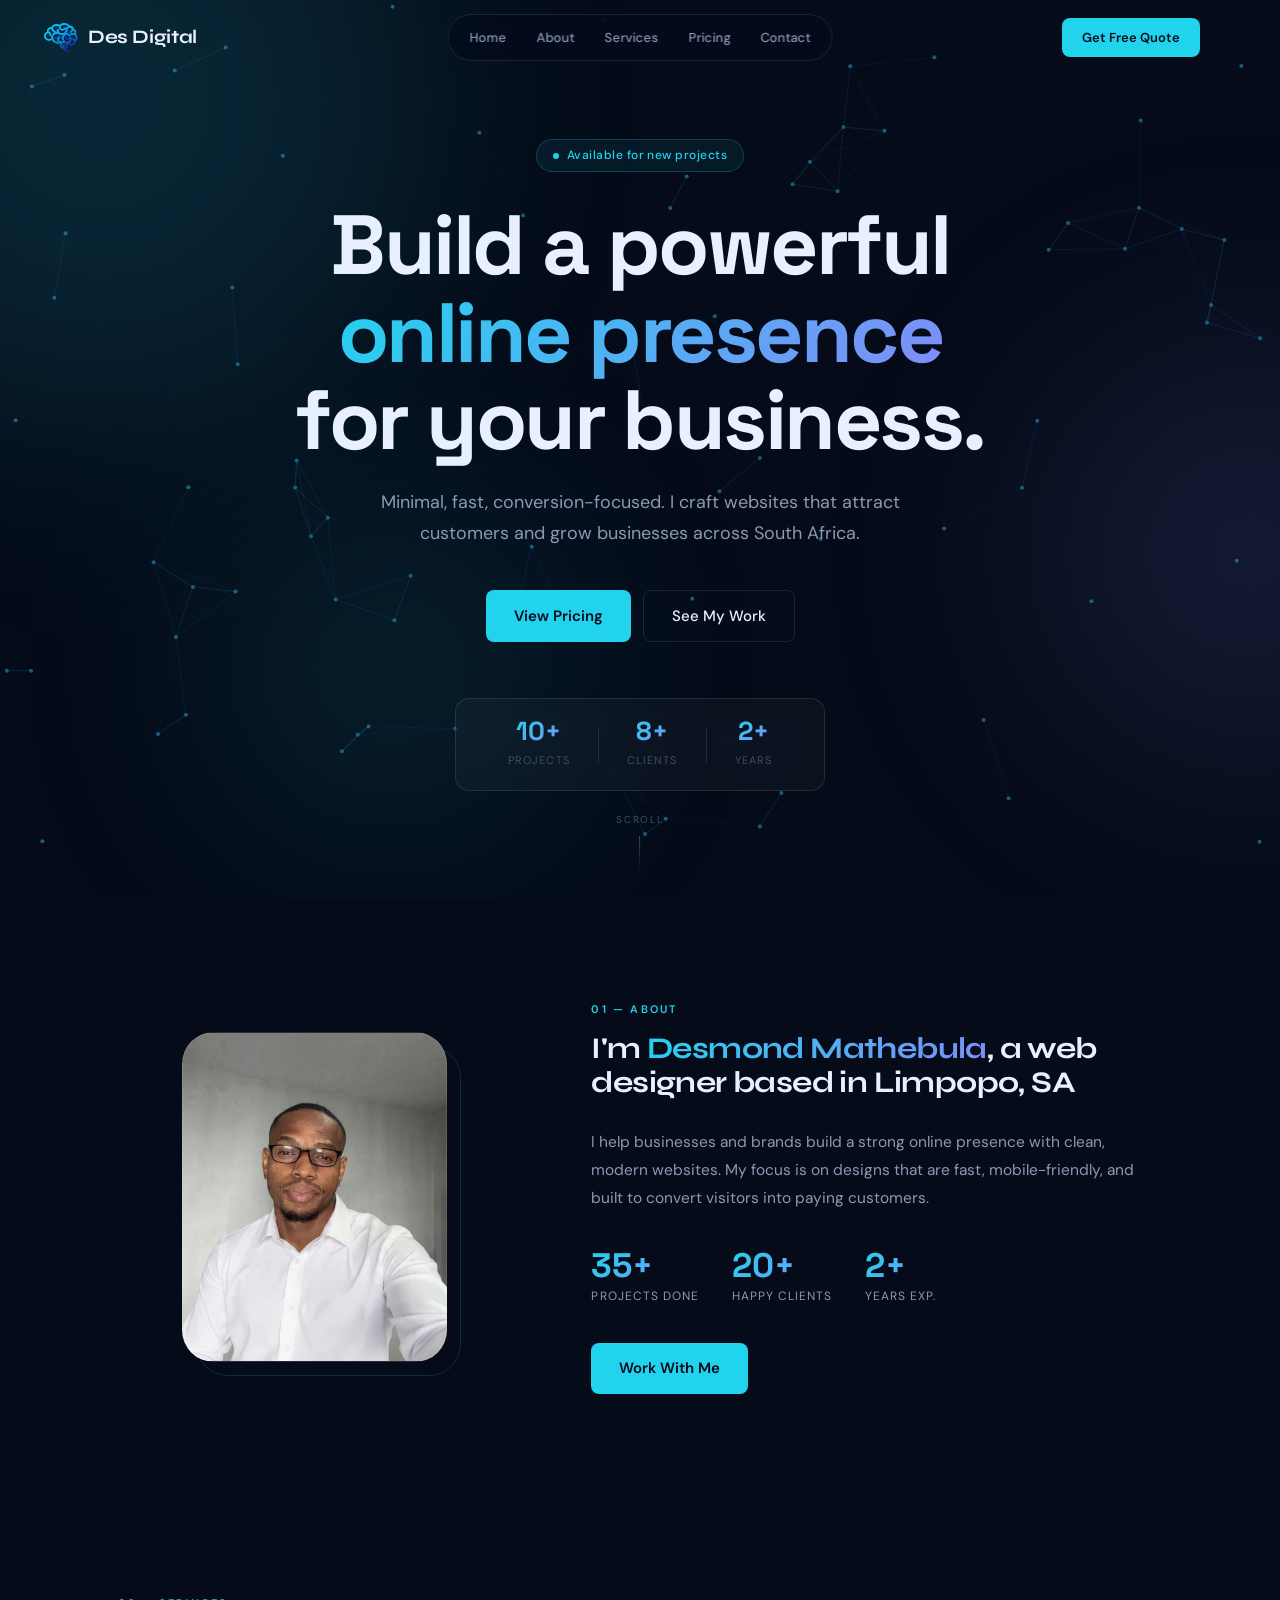
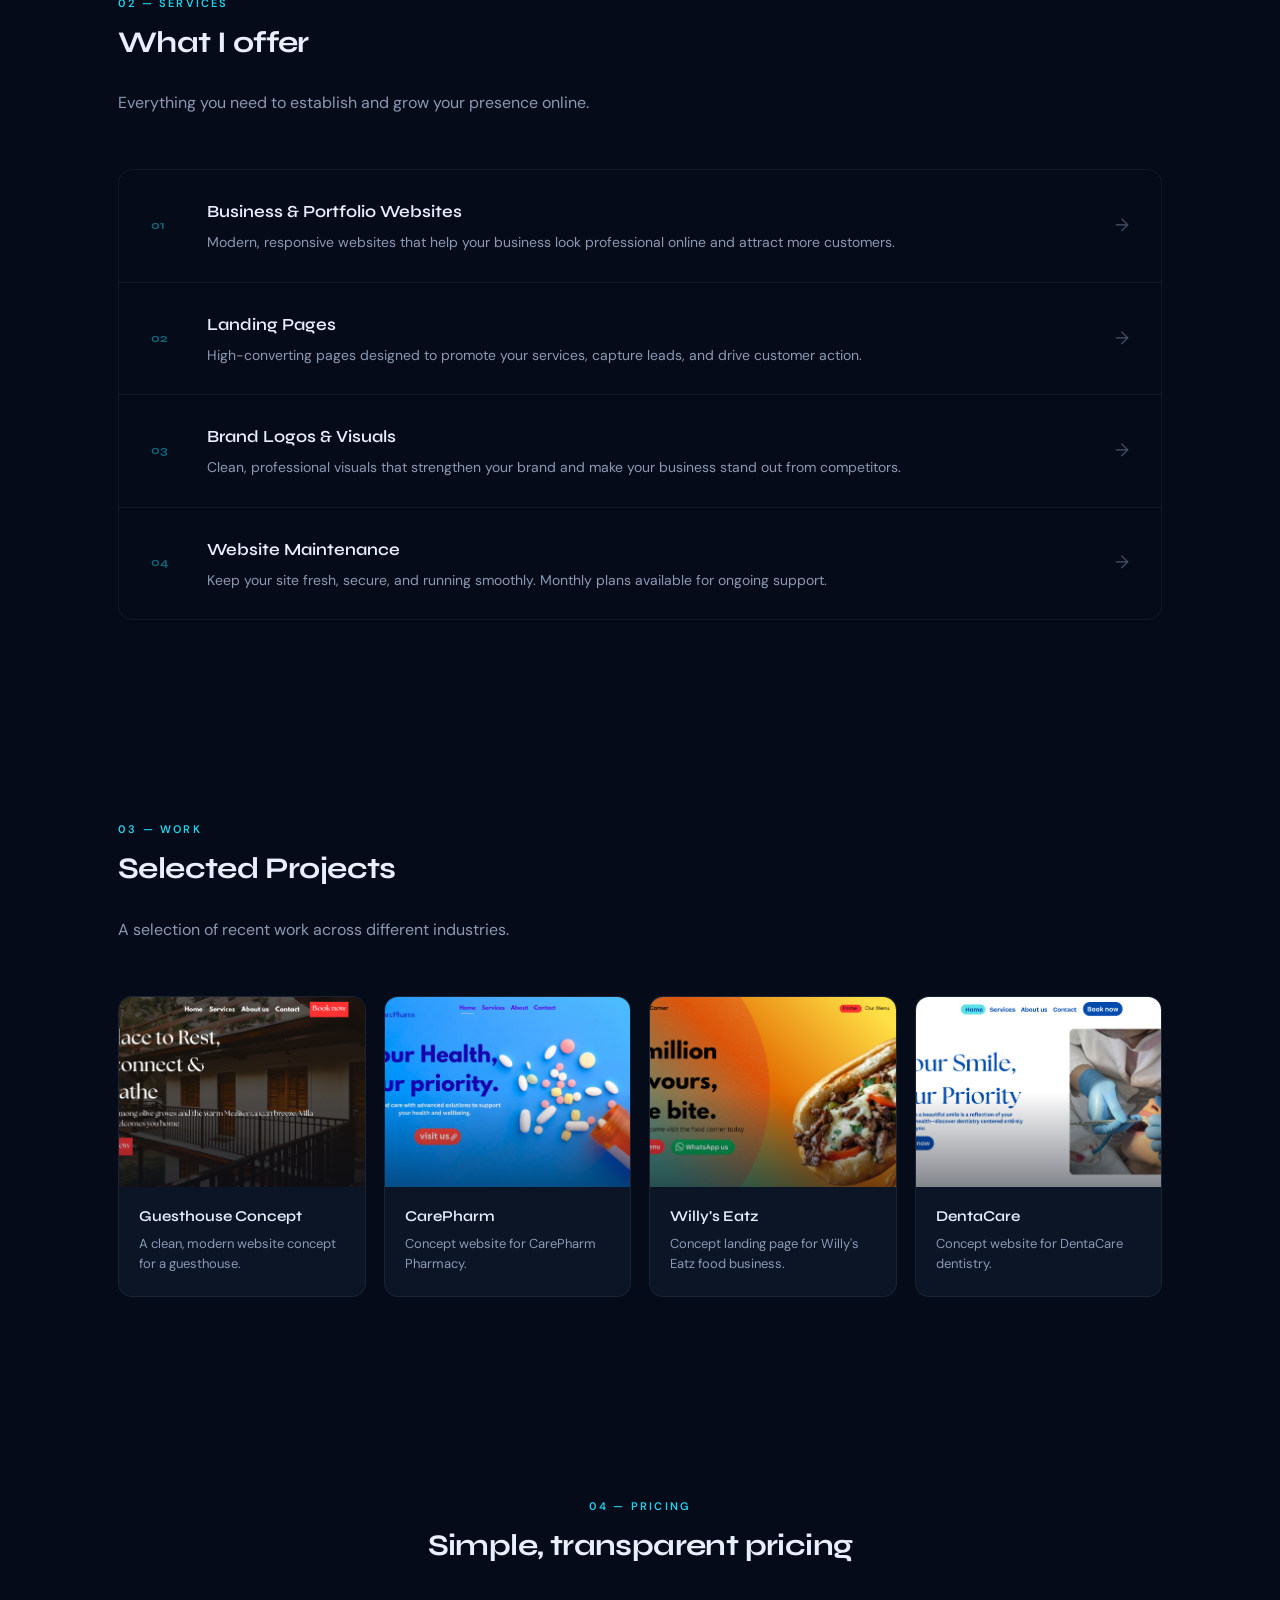
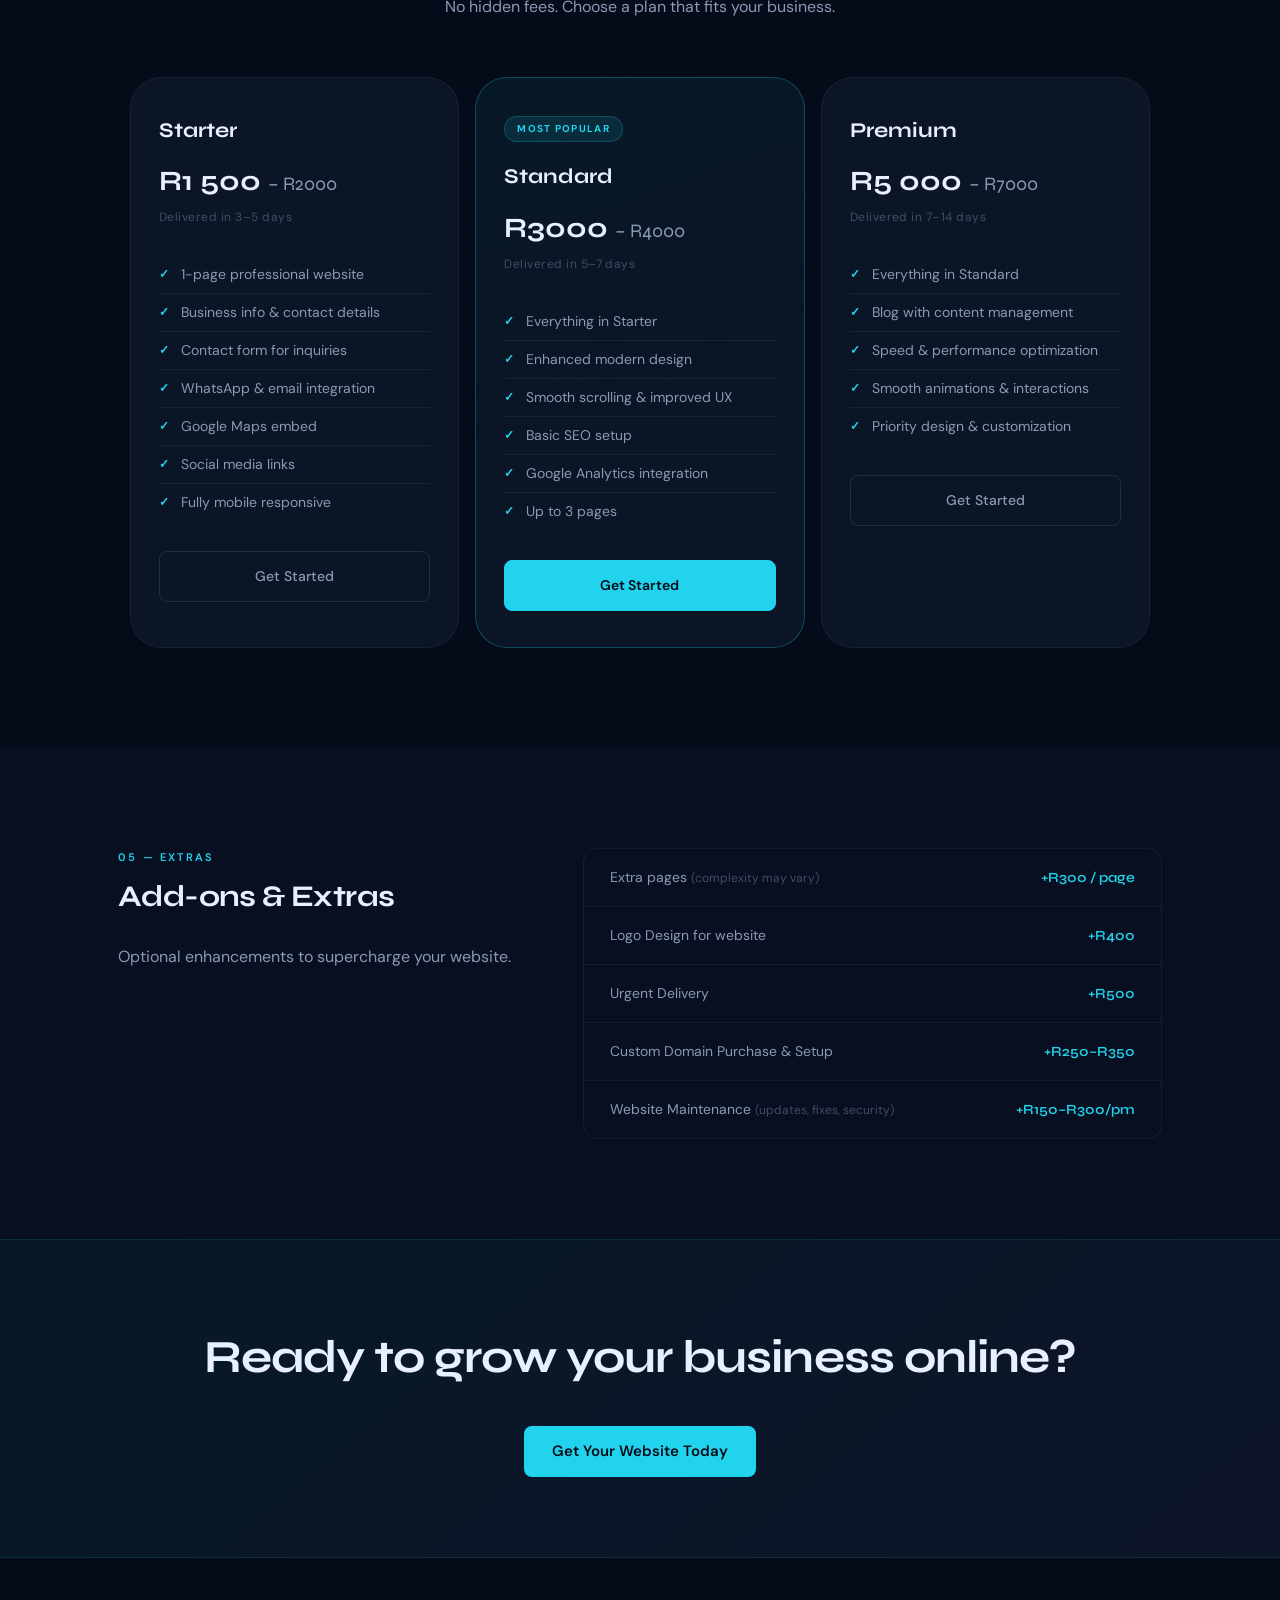
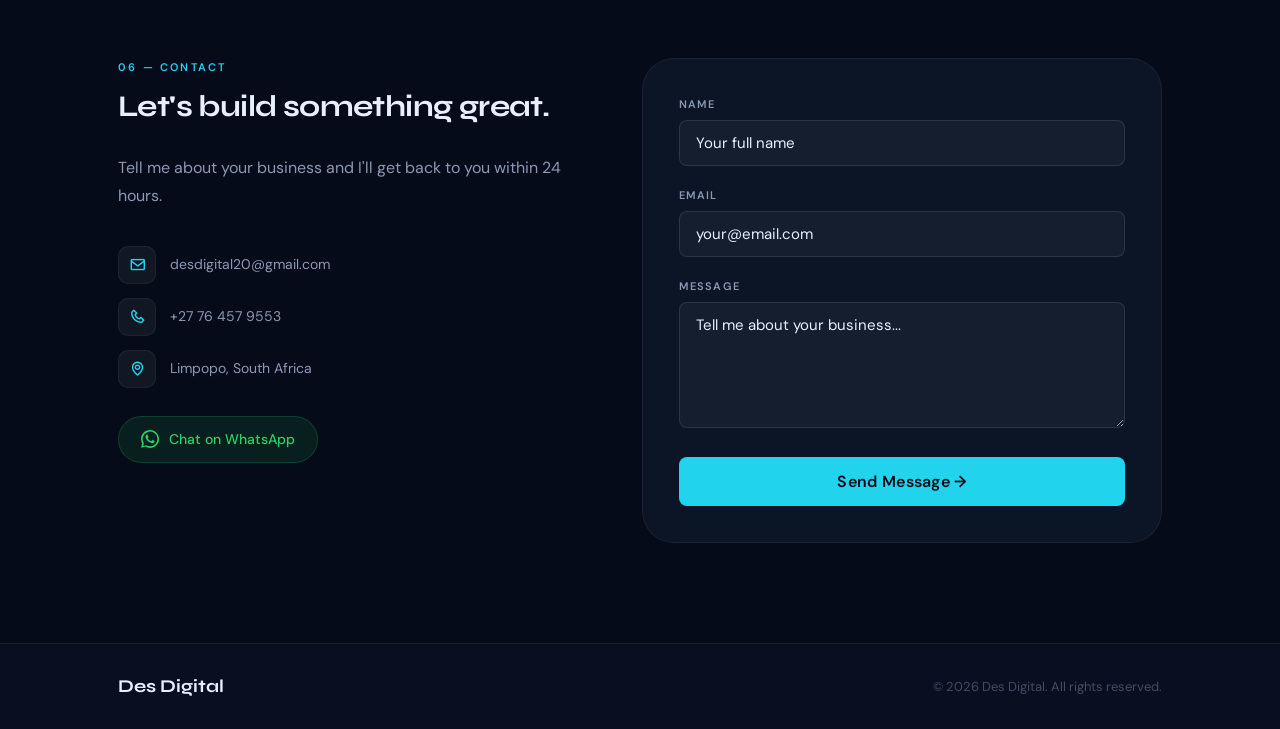
==== commit ff8ad4ad: "adjusted prices" ====
--- a/index.html
+++ b/index.html
@@ -45,7 +45,7 @@
 
   <a href="#contact" class="nav-cta">Get Free Quote</a>
 
-  <!-- ═══ HERO ═══ -->
+  <!-- HERO-->
   <section class="hero" id="home">
     <canvas id="heroCanvas" aria-hidden="true"></canvas>
     <div class="hero-content">
@@ -77,7 +77,7 @@
     </div>
   </section>
 
-  <!-- ═══ ABOUT ═══ -->
+  <!-- ABOUT -->
   <section id="about" class="about">
     <div class="section-inner about-inner">
       <div class="about-image-col">
@@ -89,10 +89,10 @@
       <div class="about-text-col">
         <p class="section-label">01 — About</p>
         <h2 class="section-heading">I'm <span class="grad-text">Desmond Mathebula</span>, a web designer based in Limpopo, SA</h2>
-        <p class="about-bio">I help small businesses and brands build a strong online presence with clean, modern websites. My focus is on designs that are fast, mobile-friendly, and built to convert visitors into paying customers.</p>
+        <p class="about-bio">I help businesses and brands build a strong online presence with clean, modern websites. My focus is on designs that are fast, mobile-friendly, and built to convert visitors into paying customers.</p>
         <div class="about-stats">
-          <div class="stat"><h3>10+</h3><p>Projects Done</p></div>
-          <div class="stat"><h3>8+</h3><p>Happy Clients</p></div>
+          <div class="stat"><h3>35+</h3><p>Projects Done</p></div>
+          <div class="stat"><h3>20+</h3><p>Happy Clients</p></div>
           <div class="stat"><h3>2+</h3><p>Years Exp.</p></div>
         </div>
         <a href="#contact" class="btn btn-primary">Work With Me</a>
@@ -100,7 +100,7 @@
     </div>
   </section>
 
-  <!-- ═══ SERVICES ═══ -->
+  <!-- SERVICES -->
   <section id="services" class="services">
     <div class="section-inner">
       <div class="services-header">
@@ -145,7 +145,7 @@
     </div>
   </section>
 
-  <!-- ═══ PROJECTS ═══ -->
+  <!-- PROJECTS -->
   <section id="projects" class="projects">
     <div class="section-inner">
       <p class="section-label">03 — Work</p>
@@ -192,7 +192,7 @@
     </div>
   </section>
 
-  <!-- ═══ PRICING ═══ -->
+  <!-- PRICING -->
   <section id="pricing" class="pricing">
     <div class="section-inner">
       <div class="pricing-header">
@@ -203,7 +203,7 @@
       <div class="pricing-grid">
         <div class="pricing-card" id="basic">
           <p class="pricing-tier">Starter</p>
-          <p class="pricing-price">R1 000 <span>– R1 500</span></p>
+          <p class="pricing-price">R1 500 <span>– R2000</span></p>
           <p class="pricing-eta">Delivered in 3–5 days</p>
           <ul class="pricing-features">
             <li>1-page professional website</li>
@@ -220,7 +220,7 @@
         <div class="pricing-card pricing-featured" id="standard">
           <span class="popular-badge">Most Popular</span>
           <p class="pricing-tier">Standard</p>
-          <p class="pricing-price">R2 000 <span>– R2 500</span></p>
+          <p class="pricing-price">R3000 <span>– R4000</span></p>
           <p class="pricing-eta">Delivered in 5–7 days</p>
           <ul class="pricing-features">
             <li>Everything in Starter</li>
@@ -235,7 +235,7 @@
 
         <div class="pricing-card" id="premium">
           <p class="pricing-tier">Premium</p>
-          <p class="pricing-price">R3 000 <span>– R5 000</span></p>
+          <p class="pricing-price">R5 000 <span>– R7000</span></p>
           <p class="pricing-eta">Delivered in 7–14 days</p>
           <ul class="pricing-features">
             <li>Everything in Standard</li>
@@ -247,13 +247,13 @@
           <a href="#contact" class="plan-btn">Get Started</a>
         </div>
       </div>
-      <div class="pdf-row">
+      <!-- <div class="pdf-row">
         <a href="/desdigital-pricing.pdf" download="DesDigital Pricing &amp; Services" class="btn btn-outline">Download Full Pricing Guide ↓</a>
-      </div>
-    </div>
-  </section>
-
-  <!-- ═══ ADD-ONS ═══ -->
+      </div> -->
+    </div>
+  </section>
+
+  <!-- ADD-ONS -->
   <section id="add-on" class="addons">
     <div class="section-inner addons-inner">
       <div class="addons-head">
@@ -286,7 +286,7 @@
     </div>
   </section>
 
-  <!-- ═══ CTA STRIP ═══ -->
+  <!-- CTA STRIP -->
   <section class="cta-strip">
     <div class="section-inner cta-inner">
       <h2>Ready to grow your business online?</h2>
@@ -294,7 +294,7 @@
     </div>
   </section>
 
-  <!-- ═══ CONTACT ═══ -->
+  <!-- CONTACT -->
   <section id="contact" class="contact">
     <div class="section-inner contact-inner">
       <div class="contact-left">
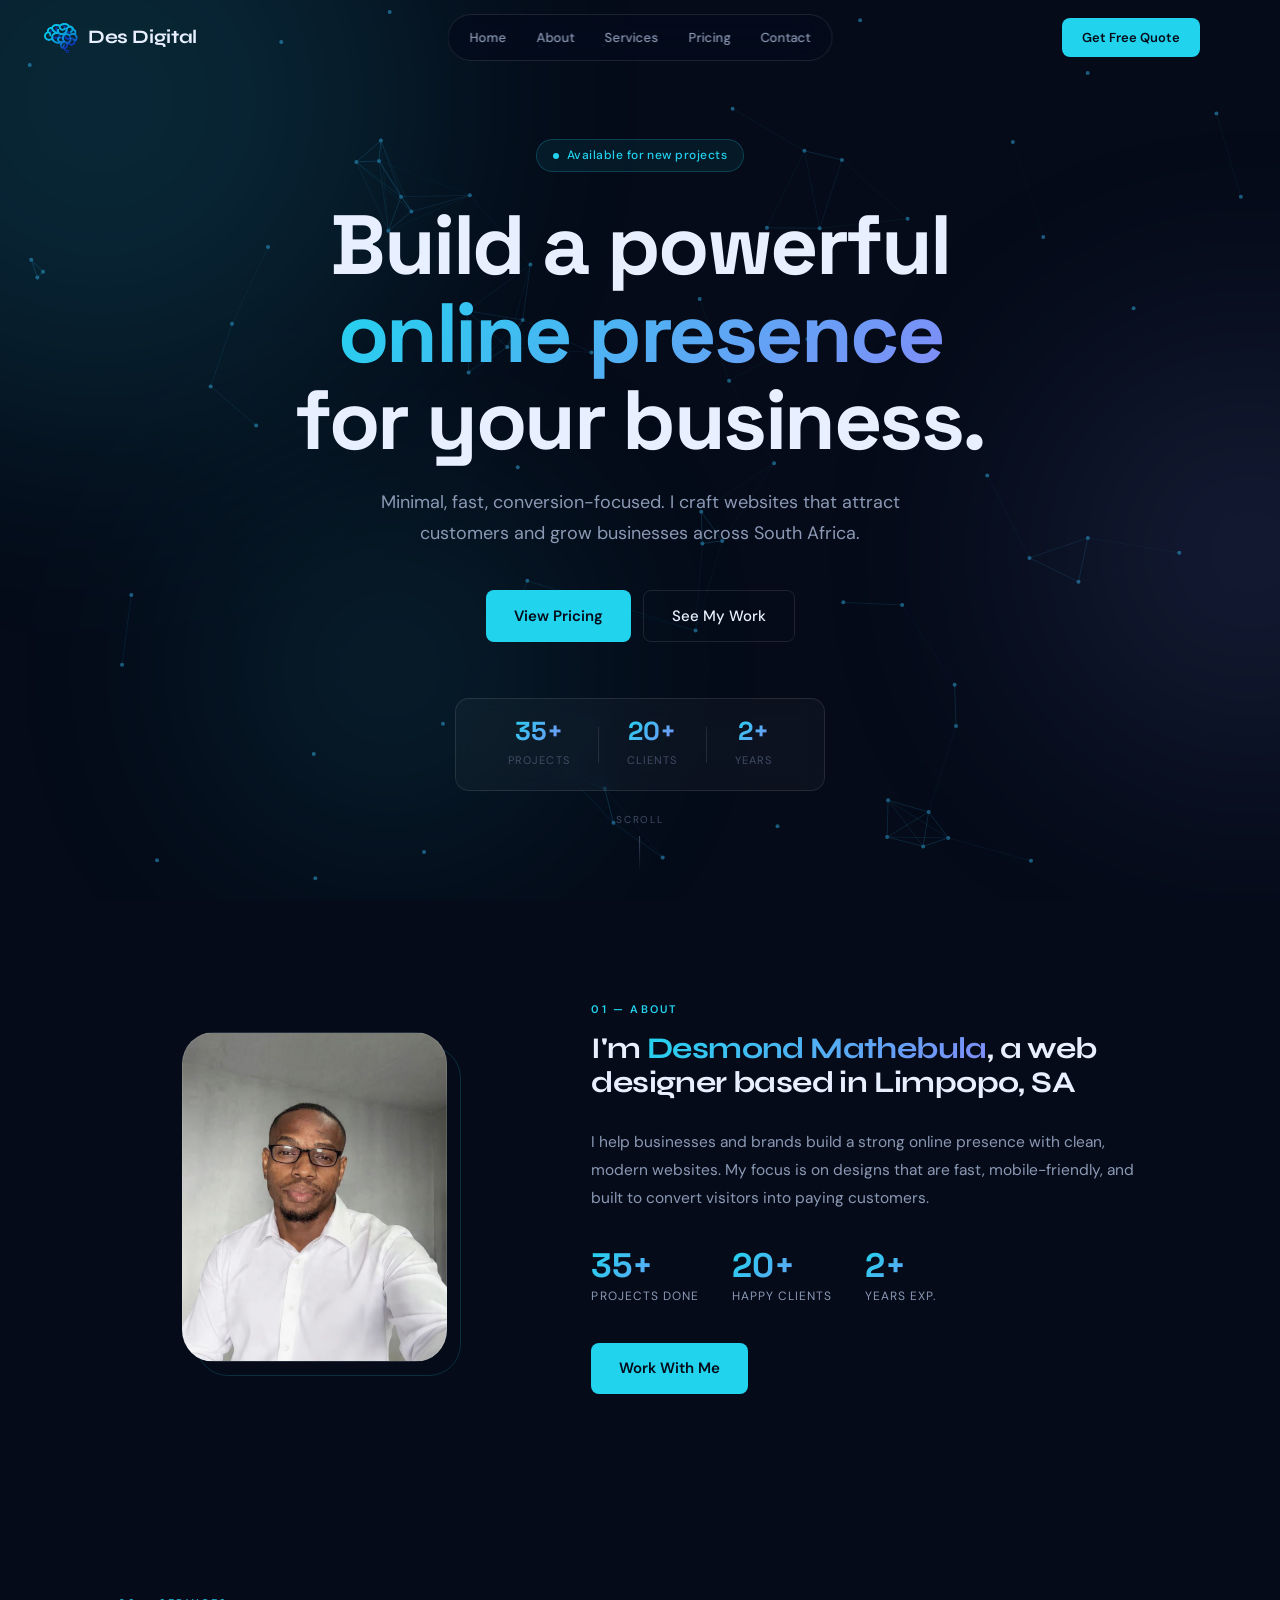
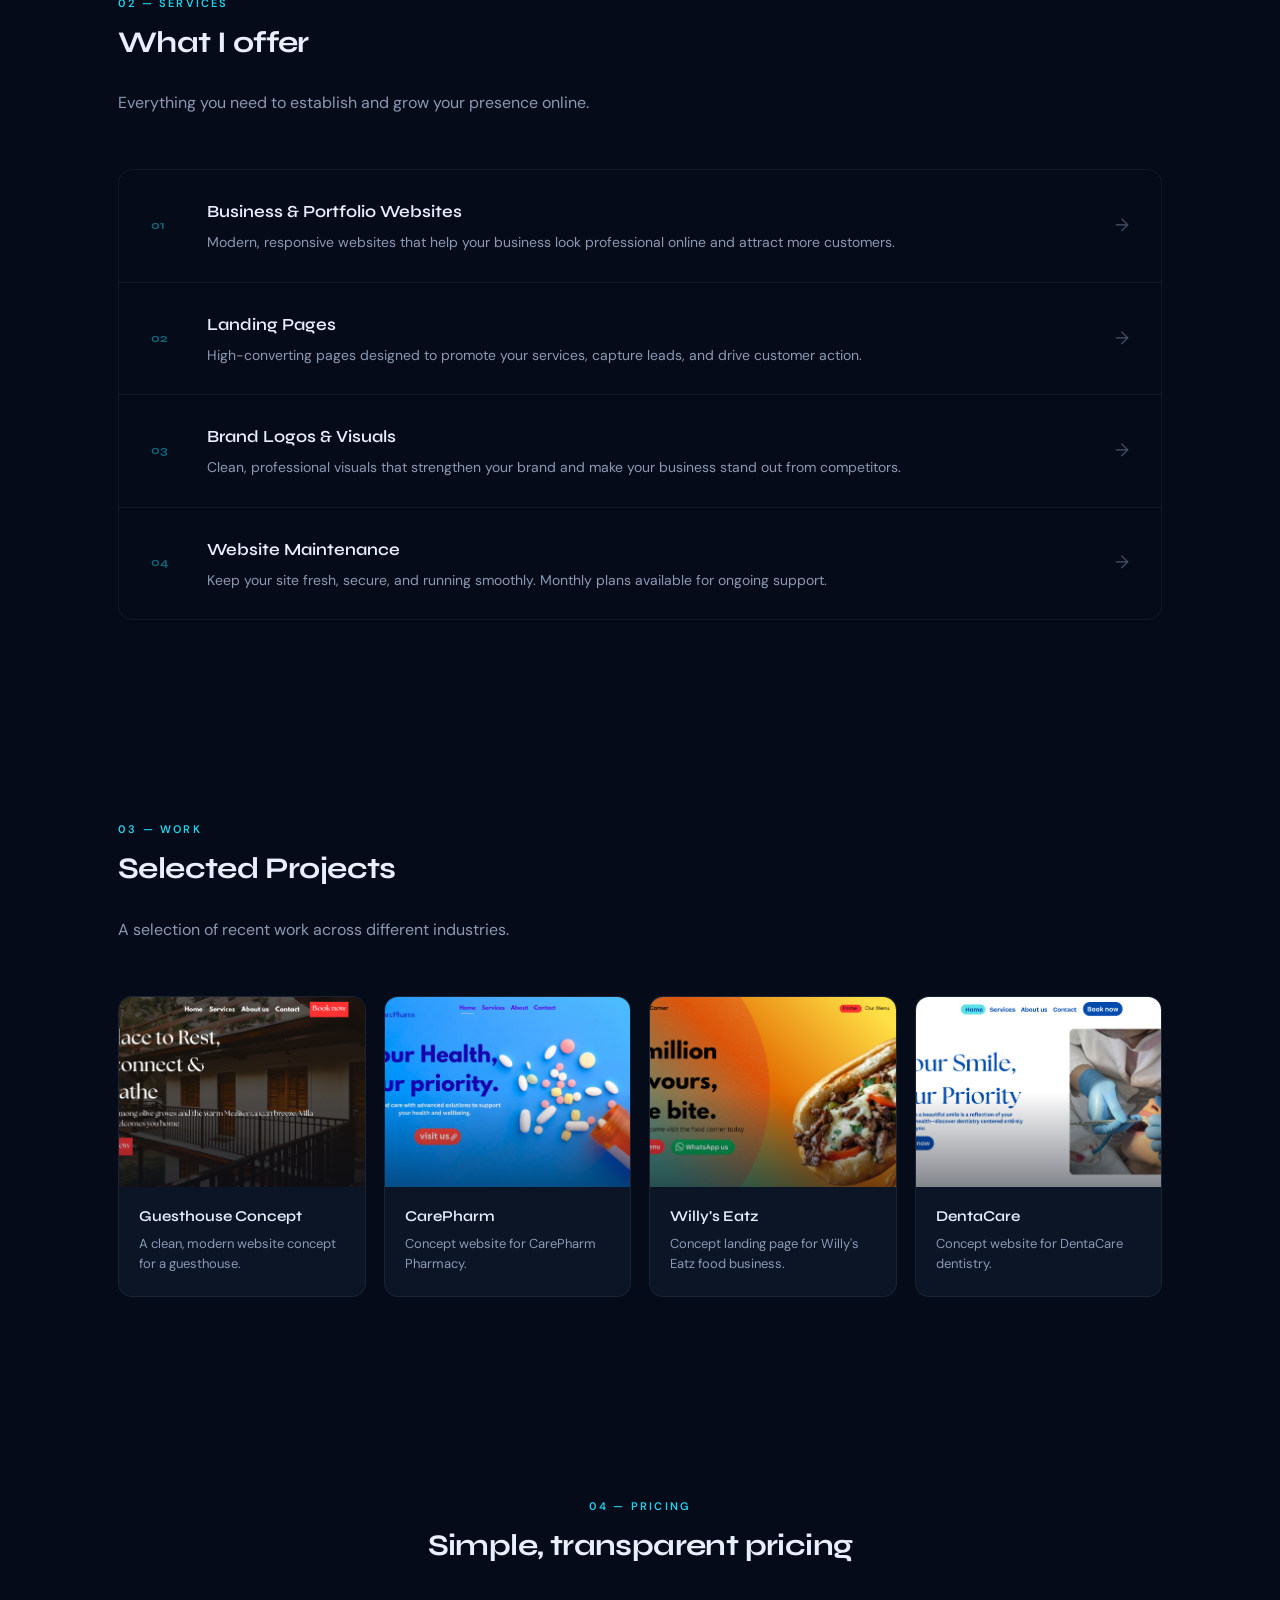
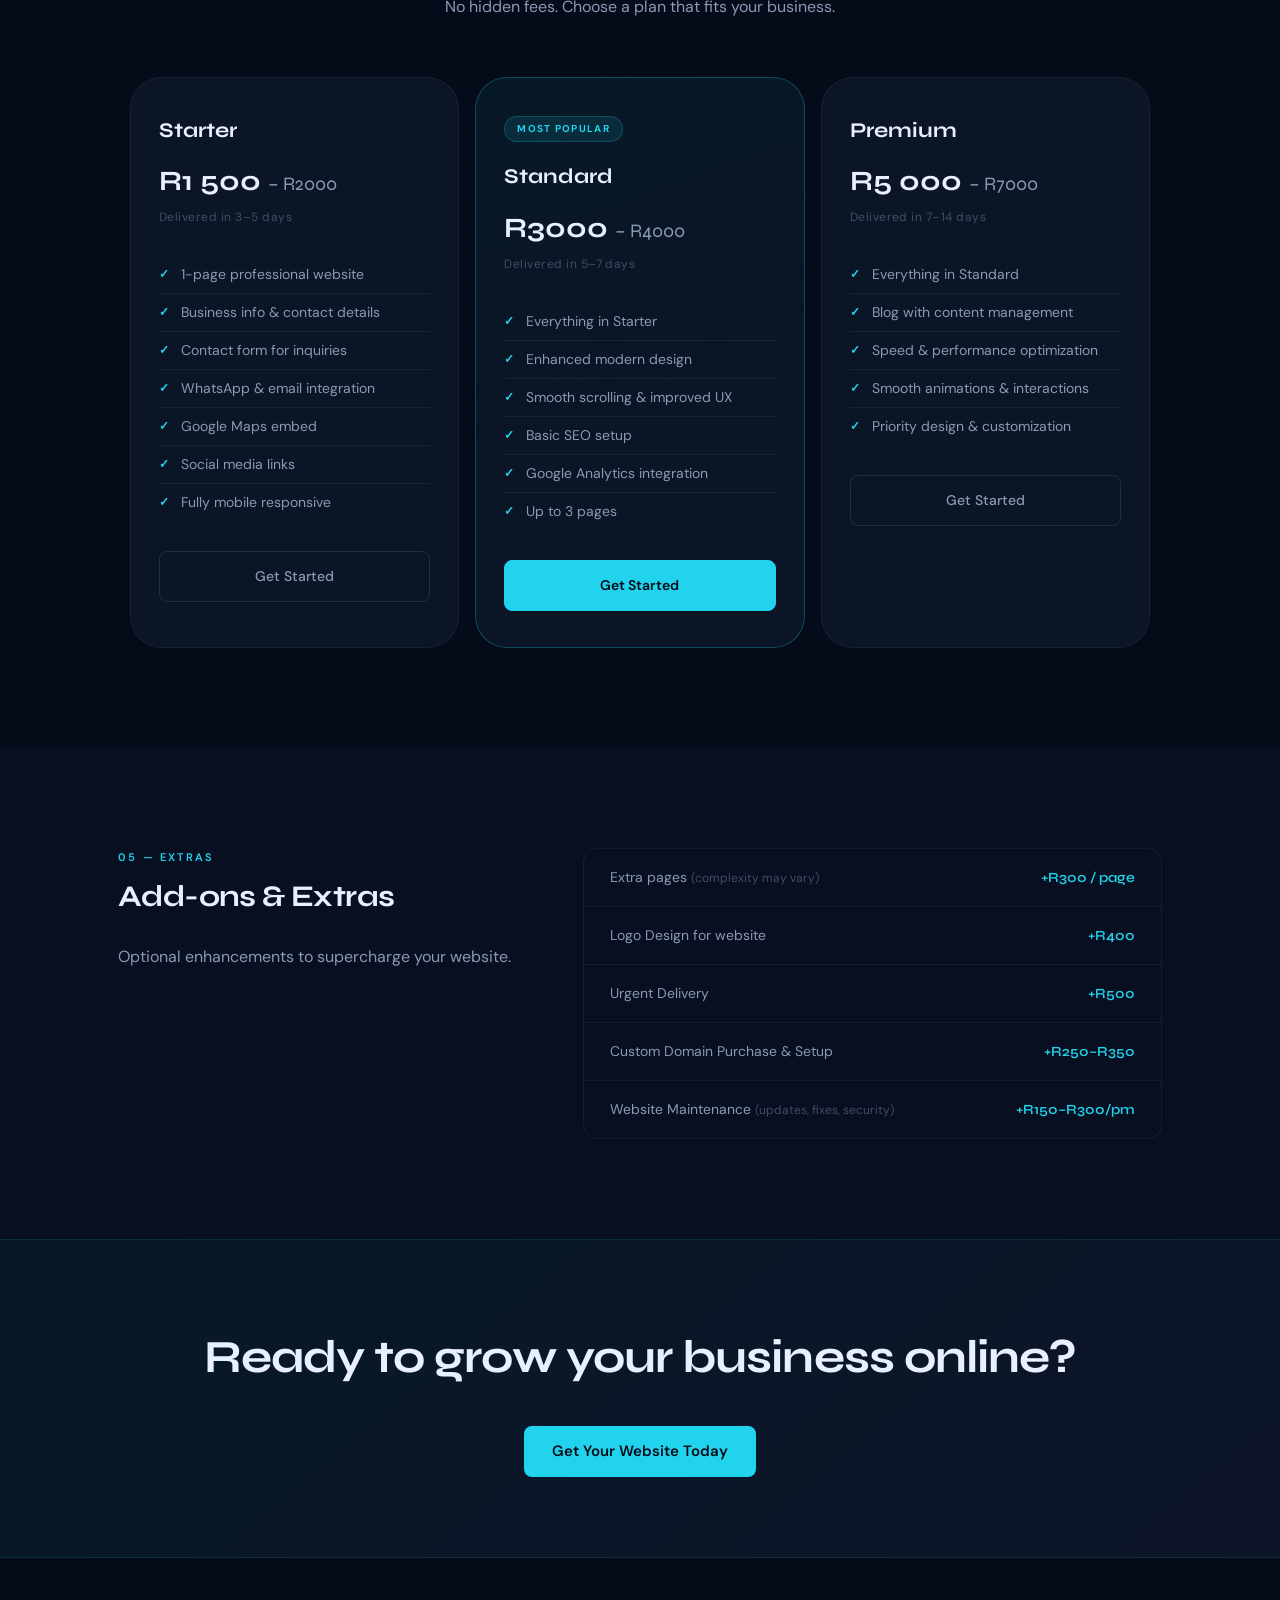
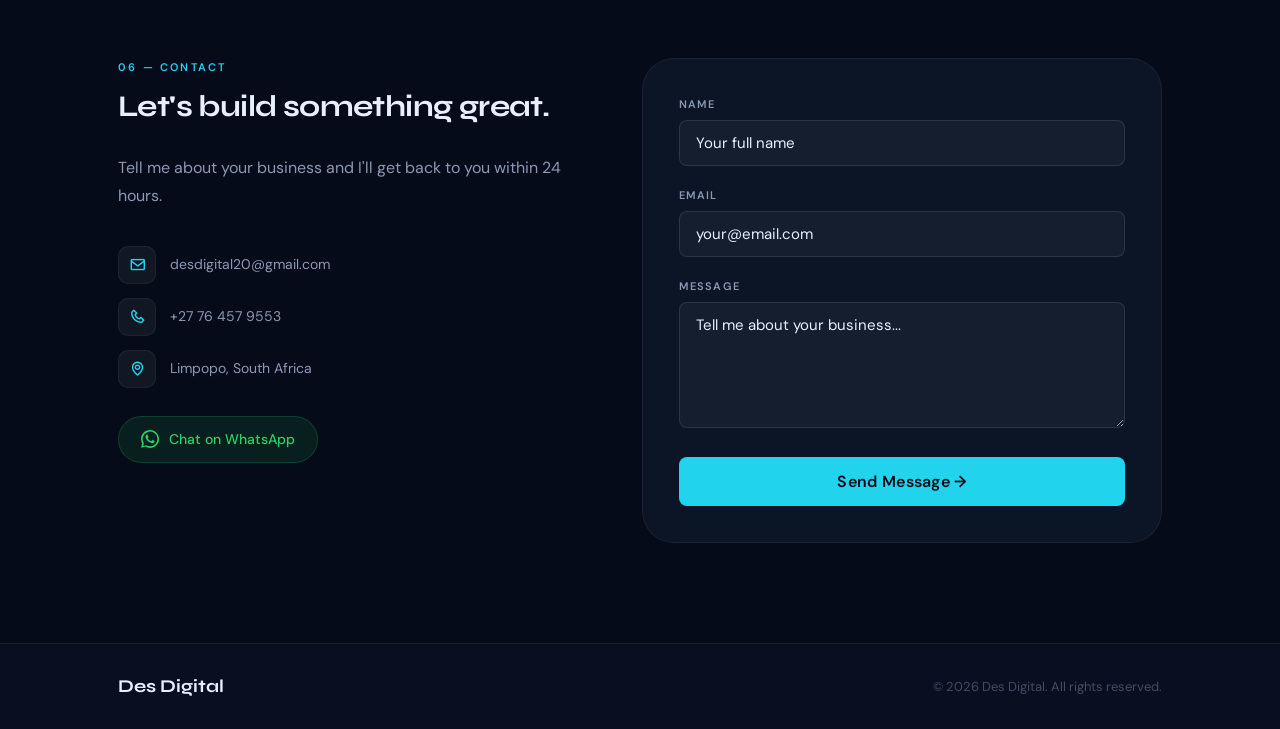
==== commit 63c16626: "adjusted prices" ====
--- a/index.html
+++ b/index.html
@@ -64,9 +64,9 @@
         <a href="#projects" class="btn btn-ghost">See My Work</a>
       </div>
       <div class="hero-stats">
-        <div class="hero-stat"><strong>10+</strong><span>Projects</span></div>
+        <div class="hero-stat"><strong>35+</strong><span>Projects</span></div>
         <div class="hero-stat-div"></div>
-        <div class="hero-stat"><strong>8+</strong><span>Clients</span></div>
+        <div class="hero-stat"><strong>20+</strong><span>Clients</span></div>
         <div class="hero-stat-div"></div>
         <div class="hero-stat"><strong>2+</strong><span>Years</span></div>
       </div>
